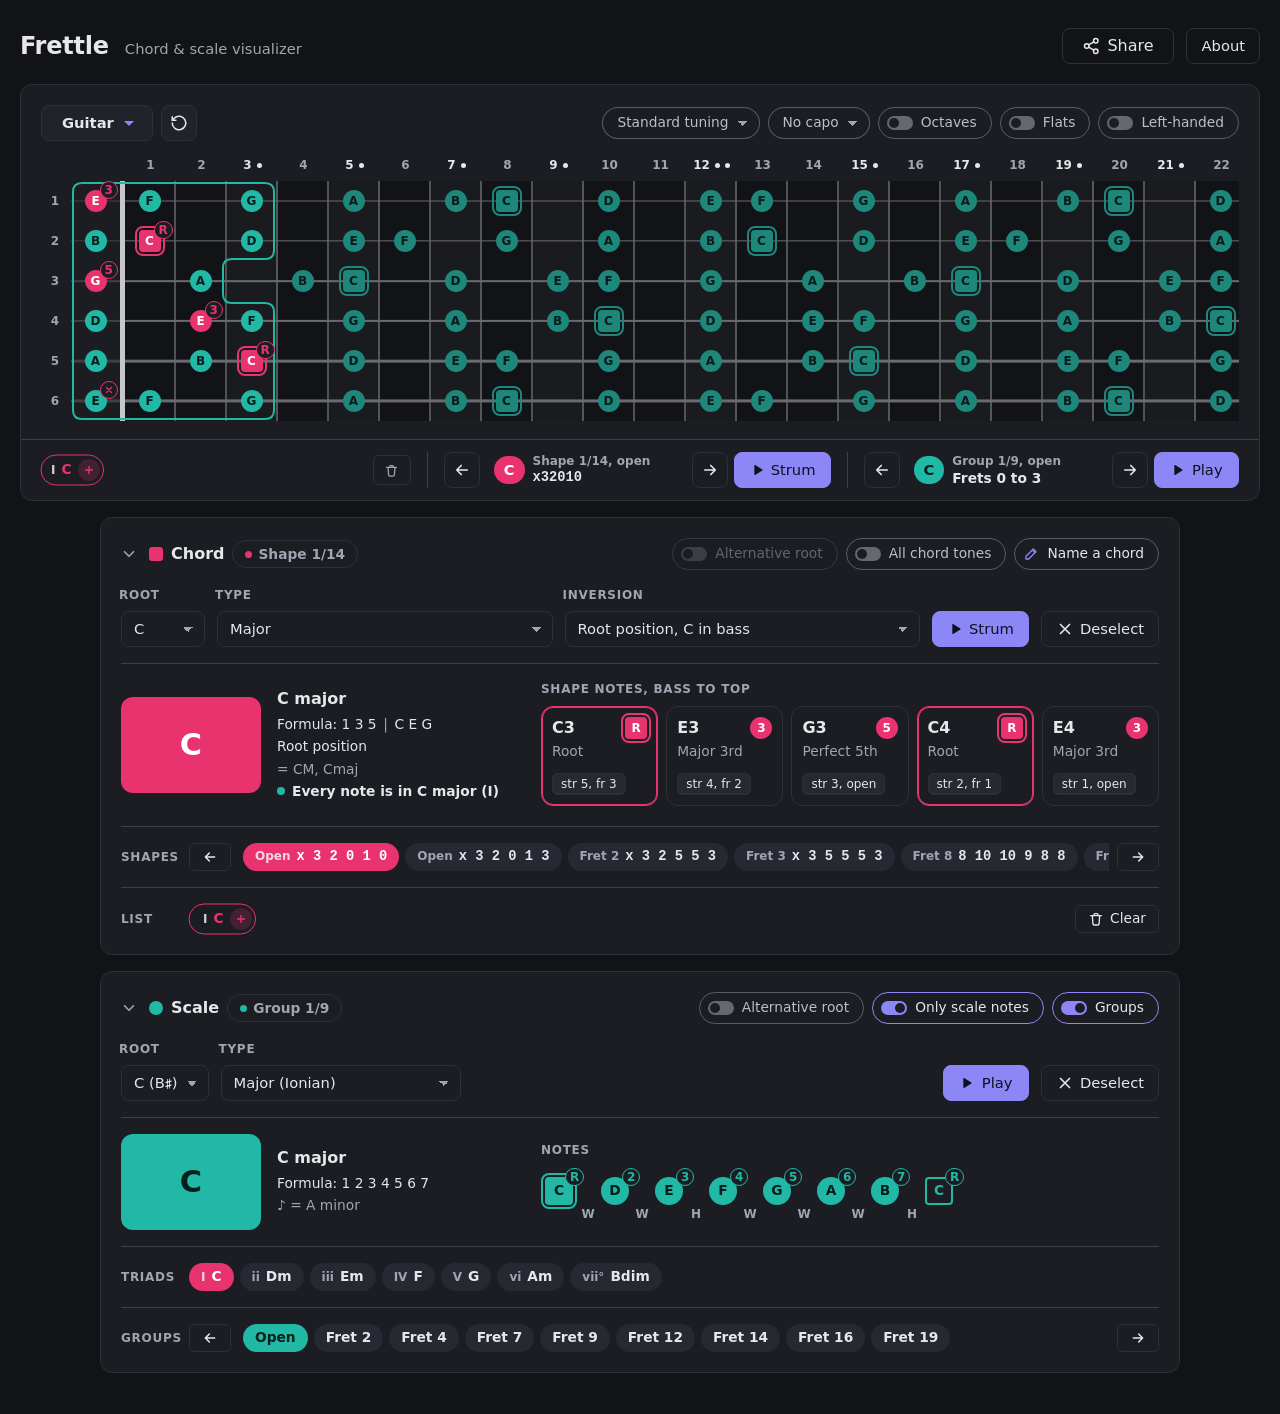
==== index.html @ c599a4b1 "deploy: 37a484e1093cc4c782a15781c2d47dc4d54b46b0" ====
<!doctype html>
<html lang="en">
<head>
  <meta charset="utf-8">
  <meta name="viewport" content="width=device-width, initial-scale=1, viewport-fit=cover">
  <title>Frettle: Chord &amp; Scale Visualizer for Guitar, Bass, Ukulele, Banjo &amp; Piano</title>
  <meta name="description" content="Free chord and scale visualizer for guitar, bass, ukulele, mandolin, mandola, banjo and piano. See every note on the neck or the keys, chord shapes in any key, scales, alternate tunings, a capo, and hear each note.">
  <meta name="robots" content="index, follow">
  <link rel="canonical" href="https://frettle.gruvw.com/">
  <meta name="color-scheme" content="dark">
  <meta name="theme-color" content="#121317">

  <!-- Link previews (Facebook, Slack, Discord, X…) -->
  <meta property="og:type" content="website">
  <meta property="og:site_name" content="Frettle">
  <meta property="og:url" content="https://frettle.gruvw.com/">
  <meta property="og:title" content="Frettle: Chord &amp; Scale Visualizer for Guitar, Bass, Ukulele, Banjo &amp; Piano">
  <meta property="og:description" content="Free chord and scale visualizer for guitar, bass, ukulele, mandolin, mandola, banjo and piano. See every note on the neck or the keys, chord shapes in any key, scales, alternate tunings, a capo, and hear each note.">
  <!-- The app icon as the preview picture, as a small thumbnail beside the
       title: 256px, under the 300px wide from which WhatsApp shows it as a
       big picture above it, at least the 200px Facebook asks for -->
  <meta property="og:image" content="https://frettle.gruvw.com/icon-256.png">
  <meta property="og:image:type" content="image/png">
  <meta property="og:image:width" content="256">
  <meta property="og:image:height" content="256">
  <meta property="og:image:alt" content="Frettle icon: a pink note on three strings">
  <meta name="twitter:card" content="summary">
  <meta name="twitter:title" content="Frettle: Chord &amp; Scale Visualizer">
  <meta name="twitter:description" content="Free chord and scale visualizer for guitar, bass, ukulele, mandolin, mandola, banjo and piano. See every note on the neck or the keys, chord shapes in any key, scales, alternate tunings, a capo, and hear each note.">
  <meta name="twitter:image" content="https://frettle.gruvw.com/icon-256.png">
  <meta name="twitter:image:alt" content="Frettle icon: a pink note on three strings">

  <!-- Icons: the SVG where the browser takes one (Chrome, Firefox, Edge),
       else the .ico (16 to 96px inside, also for search engines: Google wants
       a square of 48px or more). sizes="32x32" keeps Chrome on the SVG. -->
  <link rel="icon" href="favicon.ico" sizes="32x32">
  <link rel="icon" type="image/svg+xml" href="favicon.svg">
  <link rel="preload" href="accidentals.woff2" as="font" type="font/woff2" crossorigin>
  <link rel="stylesheet" href="styles.css">

  <!-- Installable app (home screen, full screen, works offline) -->
  <link rel="manifest" href="manifest.json">
  <link rel="apple-touch-icon" href="icon-192.png">
  <meta name="mobile-web-app-capable" content="yes">
  <meta name="apple-mobile-web-app-capable" content="yes">
  <meta name="apple-mobile-web-app-title" content="Frettle">
  <meta name="apple-mobile-web-app-status-bar-style" content="black">

  <!-- Tells search engines what this page is (free music web app) -->
  <script type="application/ld+json">
  {
    "@context": "https://schema.org",
    "@type": "WebApplication",
    "name": "Frettle",
    "alternateName": "Frettle Chord & Scale Visualizer",
    "description": "Free chord and scale visualizer for guitar, bass, ukulele, mandolin, mandola, banjo and piano. See every note on the neck or the keys, chord shapes in any key, scales, alternate tunings, a capo, and hear each note.",
    "applicationCategory": "MusicApplication",
    "operatingSystem": "Any",
    "browserRequirements": "Requires JavaScript",
    "isAccessibleForFree": true,
    "sameAs": "https://github.com/gruvw/frettle",
    "offers": { "@type": "Offer", "price": "0", "priceCurrency": "USD" },
    "featureList": [
      "Every note on the fretboard, open strings included",
      "Chord shapes with intervals for any root and chord type",
      "Name a chord from notes placed on the neck",
      "Scales with their notes, steps and triads",
      "Capo, octave map, left-handed mode and click-to-hear notes",
      "6 and 7-string guitar, 4 and 5-string bass, ukulele (high or low G), baritone ukulele, mandolin, mandola, 5-string banjo, 88-key piano and 97-key uniso",
      "Alternate tunings: Drop D, DADGAD, open G and more"
    ]
  }
  </script>
</head>
<body>
  <!-- Mobile first: on phones the neck is vertical and the controls live in a
       dock at the bottom (tabs open a sheet). On wide screens the neck is
       horizontal and the panels sit below it. -->
  <!-- Suggests installing the app, once it has been used a while (script.js: setupInstallTip) -->
  <aside id="installTip" class="install-tip" aria-label="Install Frettle" hidden>
    <span class="install-icon"><img src="icon-192.png" alt="" width="44" height="44"></span>
    <p class="install-text" id="installText"><strong>Frettle works better as an app</strong><span>Full screen, and it works offline.</span></p>
    <div class="install-actions">
      <button type="button" id="installLater" class="btn small">Not now</button>
      <button type="button" id="installNow" class="btn small primary">Install</button>
    </div>
  </aside>
  <header class="top">
    <h1>Frettle <span class="h1-sub">Chord &amp; scale visualizer</span></h1>
    <button type="button" id="shareOpen" class="btn icon share-btn" title="Share a link to what is shown" aria-label="Share" aria-haspopup="dialog"><svg class="ico" viewBox="0 0 24 24" aria-hidden="true" fill="none" stroke="currentColor" stroke-width="2" stroke-linecap="round" stroke-linejoin="round"><g transform="translate(-1 0)"><circle cx="18" cy="5" r="3"/><circle cx="6" cy="12" r="3"/><circle cx="18" cy="19" r="3"/><path d="M8.6 13.5l6.8 4M15.4 6.5l-6.8 4"/></g></svg><span class="btn-label">Share</span></button>
    <button type="button" id="aboutOpen" class="btn about-btn" aria-haspopup="dialog"><span class="tx">About</span></button>
    <!-- Phones: the instrument menu sits here, centred above the neck -->
    <div id="instNarrowSlot" class="inst-slot"></div>
  </header>

  <section class="panel neck-panel" aria-label="Fretboard">
    <div class="panel-head neck-head">
      <!-- Wide screens: the neck's title is the instrument menu (script.js
           moves it to the header on phones) -->
      <h2 id="instWideSlot" class="neck-title">
        <button type="button" id="instrumentPicker" class="inst-btn" aria-haspopup="dialog" title="Change instrument"></button>
        <!-- Reset: beside the instrument menu (script.js moves both; on
             phones it sits on the left, the menu centred) -->
        <button type="button" id="resetAll" class="btn icon reset-btn" aria-haspopup="dialog" aria-label="Reset"
                title="Reset: no chord, no scale, no capo"><svg class="ico" viewBox="0 0 24 24" aria-hidden="true" fill="none" stroke="currentColor" stroke-width="2" stroke-linecap="round" stroke-linejoin="round"><path d="M3 12a9 9 0 1 0 2.64-6.36L3 8.3"/><path d="M3 3.5v4.8h4.8"/></svg></button>
      </h2>
      <!-- Neck settings: here on wide screens, in the "Setup" tab of the dock
           on phones (script.js moves them). They start here, so the page is
           in place before the script runs: on phones this header is hidden. -->
      <div id="settingsWideSlot" class="settings-slot">
        <div id="settings" class="settings">
          <button type="button" id="tuningSelect" class="select-btn pill-select" aria-haspopup="dialog" aria-label="Tuning"
                  title="How the strings are tuned"></button>
          <button type="button" id="capoSelect" class="select-btn pill-select" aria-haspopup="dialog" aria-label="Capo position"
                  title="Fret where the capo sits. Frets are then counted from the capo."></button>
          <button type="button" id="tglOctaves" class="pill-toggle" aria-pressed="false"
                  title="Shade every other octave and show each octave's number (C4 = middle C)">
            <span class="pill-dot" aria-hidden="true"></span><span class="pill-label">Octaves</span>
          </button>
          <button type="button" id="tglFlats" class="pill-toggle" aria-pressed="false"
                  title="Use flats when either name would do (D♭, not C♯): the notes shown when no scale or chord decides, and a root that makes as easy a key both ways (G♭ major, not F♯)">
            <span class="pill-dot" aria-hidden="true"></span><span class="pill-label">Flats</span>
          </button>
          <button type="button" id="tglLefty" class="pill-toggle" aria-pressed="false"
                  title="Mirror the neck for left-handed players">
            <span class="pill-dot" aria-hidden="true"></span><span class="pill-label">Left-handed</span>
          </button>
        </div>
      </div>
    </div>
    <div class="neck-scroll">
      <div id="neck" class="neck" role="grid" aria-label="Fretboard notes"></div>
    </div>
    <!-- Wide screens: the quick bar, along the bottom of the neck: the chord
         list, the chord's shapes and the scale's groups, without scrolling
         down to their panels. script.js moves the phone dock's chord list and
         shape bar here, and adds the groups' own bar. -->
    <div id="quickBar" class="quick-bar" hidden>
      <div id="quickInner" class="quick-inner">
        <div id="quickGroupBar" class="dock-shape groups" hidden>
          <button type="button" id="quickGroupPrev" class="btn icon" aria-label="Previous group" title="Previous group"><svg class="ico" viewBox="0 0 24 24" aria-hidden="true" fill="none" stroke="currentColor" stroke-width="2.2" stroke-linecap="round" stroke-linejoin="round"><path d="M19 12H5M11 6l-6 6 6 6"/></svg></button>
          <button type="button" id="quickGroupInfo" class="dock-shape-info" aria-label="Show the scale panel" title="Show the scale panel">
            <span id="quickGroupSymbol" class="dock-symbol"></span>
            <span id="quickGroupTab" class="dock-tab mono"></span>
          </button>
          <button type="button" id="quickGroupNext" class="btn icon" aria-label="Next group" title="Next group"><svg class="ico" viewBox="0 0 24 24" aria-hidden="true" fill="none" stroke="currentColor" stroke-width="2.2" stroke-linecap="round" stroke-linejoin="round"><path d="M5 12h14M13 6l6 6-6 6"/></svg></button>
          <button type="button" id="quickGroupPlay" class="btn primary" aria-label="Play the group" title="Play the group"><svg class="ico" viewBox="0 0 24 24" aria-hidden="true" fill="currentColor"><path d="M8 5.2v13.6a.8.8 0 0 0 1.2.7l10.8-6.8a.8.8 0 0 0 0-1.4L9.2 4.5A.8.8 0 0 0 8 5.2z"/></svg><span class="strum-label">Play</span></button>
        </div>
      </div>
    </div>
  </section>

  <div id="dock" class="dock">
    <div id="sheet" class="sheet">
      <button type="button" id="sheetClose" class="sheet-close" aria-label="Close panel">
        <span aria-hidden="true"></span>
      </button>
      <!-- The panels scroll under the handle, so the scrollbar stays clear
           of the sheet's rounded corners -->
      <div id="sheetBody" class="sheet-body">

        <section class="panel" id="panelChord" data-tab="chord" aria-label="Chord">
          <div class="panel-head">
            <h2 class="theory-title"><button type="button" class="panel-fold wide-only" aria-expanded="true" aria-controls="panelChord"><svg class="ico" viewBox="0 0 24 24" aria-hidden="true" fill="none" stroke="currentColor" stroke-width="2.2" stroke-linecap="round" stroke-linejoin="round"><path d="M6 9l6 6 6-6"/></svg></button><i class="swatch swatch-chord" aria-hidden="true"></i><span class="tx">Chord</span><span class="fold-value" hidden></span></h2>
            <span id="shapeCount" class="status chord-count" hidden></span>
            <!-- The panel's switches: at the end of its title row on wide
                 screens, under the menus on phones (script.js moves them).
                 They start here: on phones the panel is closed at first. -->
            <div class="switch-row">
              <button type="button" id="tglChordAlt" class="pill-toggle" aria-pressed="false"
                      title="Write the chord's root with its other name (C♯ for D♭)">
                <span class="pill-dot" aria-hidden="true"></span><span class="pill-label">Alternative root</span>
              </button>
              <button type="button" id="tglAllTones" class="pill-toggle" aria-pressed="false"
                      title="Also mark every other place the chord's notes appear">
                <span class="pill-dot" aria-hidden="true"></span><span class="pill-label">All chord tones</span>
              </button>
              <button type="button" id="namerOpen" class="pill-toggle namer-open"
                      title="Place notes and see which chord they make">
                <svg class="ico" viewBox="0 0 24 24" aria-hidden="true" fill="none" stroke="currentColor" stroke-width="2" stroke-linecap="round" stroke-linejoin="round"><path d="M4.5 19.5h4l11-11-4-4-11 11v4z"/><path d="M14 6l4 4"/></svg><span class="pill-label">Name a chord</span>
              </button>
            </div>
          </div>

          <div class="bar chord-bar">
            <div class="field root">
              <span>Root</span>
              <button type="button" id="chordRoot" class="select-btn" aria-haspopup="dialog" aria-label="Chord root"></button>
            </div>
            <div class="field grow">
              <span>Type</span>
              <button type="button" id="chordType" class="select-btn" aria-haspopup="dialog" aria-label="Chord type"></button>
            </div>
            <div class="field grow inversion">
              <span>Inversion</span>
              <button type="button" id="chordInversion" class="select-btn" aria-haspopup="dialog" aria-label="Chord inversion"></button>
            </div>
            <button type="button" id="chordStrum" class="btn primary wide-only" title="Strum the shape (Space)"><svg class="ico" viewBox="0 0 24 24" aria-hidden="true" fill="currentColor"><path d="M8 5.2v13.6a.8.8 0 0 0 1.2.7l10.8-6.8a.8.8 0 0 0 0-1.4L9.2 4.5A.8.8 0 0 0 8 5.2z"/></svg><span class="tx">Strum</span></button>
            <button type="button" id="chordClear" class="btn deselect" title="Deselect the chord" aria-label="Deselect the chord"><svg class="ico" viewBox="0 0 24 24" aria-hidden="true" fill="none" stroke="currentColor" stroke-width="2.2" stroke-linecap="round" stroke-linejoin="round"><path d="M6 6l12 12M18 6L6 18"/></svg><span class="btn-label">Deselect</span></button>
          </div>

          <div id="chordBody" class="np-body" aria-live="polite">
            <div class="np-head">
              <div id="chordSymbol" class="np-symbol"></div>
              <div class="np-desc">
                <div id="chordName" class="np-title"></div>
                <div id="chordMeta" class="np-meta"></div>
                <div id="chordPosition" class="np-meta"></div>
                <div id="chordShapeNote" class="np-meta narrow-only"></div>
                <div id="chordAlt" class="np-alt"></div>
                <div id="chordCapo" class="np-meta np-capo" hidden></div>
                <div id="chordKey" class="np-key" hidden></div>
              </div>
            </div>
            <div class="np-tones">
              <span id="tonesLabel" class="label">Shape notes, bass to top</span>
              <ol id="chordTones" class="np-notes"></ol>
              <p id="chordMissing" class="np-missing" hidden></p>
            </div>
          </div>

          <div class="line shapes-line">
            <span class="label">Shapes</span>
            <button type="button" id="shapePrev" class="btn small" title="Previous shape (←)" aria-label="Previous shape"><svg class="ico" viewBox="0 0 24 24" aria-hidden="true" fill="none" stroke="currentColor" stroke-width="2.2" stroke-linecap="round" stroke-linejoin="round"><path d="M19 12H5M11 6l-6 6 6 6"/></svg></button>
            <ol id="shapeList" class="chip-list" aria-label="Chord shapes"></ol>
            <button type="button" id="shapeNext" class="btn small" title="Next shape (→)" aria-label="Next shape"><svg class="ico" viewBox="0 0 24 24" aria-hidden="true" fill="none" stroke="currentColor" stroke-width="2.2" stroke-linecap="round" stroke-linejoin="round"><path d="M5 12h14M13 6l6 6-6 6"/></svg></button>
          </div>
          <div id="recentLine" class="line recent-line" hidden>
            <span class="label">List</span>
            <div class="recent-scroll"><ol id="recentList" class="recent-chips" aria-label="Chord list"></ol></div>
            <button type="button" id="recentClear" class="btn small recent-clear-wide" title="Clear all chords"><svg class="ico" viewBox="0 0 24 24" aria-hidden="true" fill="none" stroke="currentColor" stroke-width="2" stroke-linecap="round" stroke-linejoin="round"><path d="M4 7h16M9 7V5.5A1.5 1.5 0 0 1 10.5 4h3A1.5 1.5 0 0 1 15 5.5V7M6.5 7l.8 11.6A2.5 2.5 0 0 0 9.8 21h4.4a2.5 2.5 0 0 0 2.5-2.4L17.5 7"/></svg><span class="tx">Clear</span></button>
          </div>
        </section>

        <section class="panel" id="panelScale" data-tab="scale" aria-label="Scale">
          <div class="panel-head">
            <h2 class="theory-title"><button type="button" class="panel-fold wide-only" aria-expanded="true" aria-controls="panelScale"><svg class="ico" viewBox="0 0 24 24" aria-hidden="true" fill="none" stroke="currentColor" stroke-width="2.2" stroke-linecap="round" stroke-linejoin="round"><path d="M6 9l6 6 6-6"/></svg></button><i class="swatch swatch-scale" aria-hidden="true"></i><span class="tx">Scale</span><span class="fold-value" hidden></span></h2>
            <span id="groupCount" class="status group-count" hidden></span>
            <div class="switch-row">
              <button type="button" id="tglScaleAlt" class="pill-toggle" aria-pressed="false"
                      title="Write the scale's root with its other name (C♯ for D♭)">
                <span class="pill-dot" aria-hidden="true"></span><span class="pill-label">Alternative root</span>
              </button>
              <button type="button" id="tglScaleOnly" class="pill-toggle" aria-pressed="false"
                      title="Hide the notes that are not in the scale">
                <span class="pill-dot" aria-hidden="true"></span><span class="pill-label">Only scale notes</span>
              </button>
              <button type="button" id="tglScaleGroups" class="pill-toggle" aria-pressed="false"
                      title="Outline the scale in hand-sized groups, a few notes per string, and step from one to the next">
                <span class="pill-dot" aria-hidden="true"></span><span class="pill-label">Groups</span>
              </button>
            </div>
          </div>
          <div class="bar scale-bar">
            <div class="field root">
              <span>Root</span>
              <button type="button" id="scaleRoot" class="select-btn" aria-haspopup="dialog" aria-label="Scale root"></button>
            </div>
            <div class="field scale-type">
              <span>Type</span>
              <button type="button" id="scaleType" class="select-btn" aria-haspopup="dialog" aria-label="Scale type"></button>
            </div>
            <button type="button" id="scalePlay" class="btn primary scale-play" title="Play the scale, low to high" aria-label="Play the scale"><svg class="ico" viewBox="0 0 24 24" aria-hidden="true" fill="currentColor"><path d="M8 5.2v13.6a.8.8 0 0 0 1.2.7l10.8-6.8a.8.8 0 0 0 0-1.4L9.2 4.5A.8.8 0 0 0 8 5.2z"/></svg><span class="btn-label"><span class="swap"><span>Play</span><span class="off">Stop</span></span></span></button>
            <button type="button" id="scaleClear" class="btn deselect push-right" title="Deselect the scale" aria-label="Deselect the scale"><svg class="ico" viewBox="0 0 24 24" aria-hidden="true" fill="none" stroke="currentColor" stroke-width="2.2" stroke-linecap="round" stroke-linejoin="round"><path d="M6 6l12 12M18 6L6 18"/></svg><span class="btn-label">Deselect</span></button>
          </div>
          <div id="scaleBody" class="np-body scale-body" aria-live="polite">
            <div class="np-head">
              <div id="scaleSymbol" class="np-symbol"></div>
              <div class="np-desc">
                <div id="scaleName" class="np-title"></div>
                <div id="scaleMeta" class="np-meta"></div>
                <div id="scaleAlt" class="np-alt"></div>
              </div>
            </div>
            <div class="np-tones notes-line">
              <span class="label">Notes</span>
              <ol id="scaleNotes" class="scale-chain" aria-label="Scale notes and steps"></ol>
            </div>
          </div>
          <div class="line triads-line">
            <span class="label">Triads</span>
            <div id="scaleTriads" class="chip-wrap"></div>
          </div>
          <div id="groupLine" class="line group-line" hidden>
            <span class="label">Groups</span>
            <button type="button" id="groupPrev" class="btn small" title="Previous group" aria-label="Previous group"><svg class="ico" viewBox="0 0 24 24" aria-hidden="true" fill="none" stroke="currentColor" stroke-width="2.2" stroke-linecap="round" stroke-linejoin="round"><path d="M19 12H5M11 6l-6 6 6 6"/></svg></button>
            <ol id="groupList" class="chip-list" aria-label="Scale groups, from the nut up the neck"></ol>
            <button type="button" id="groupNext" class="btn small" title="Next group" aria-label="Next group"><svg class="ico" viewBox="0 0 24 24" aria-hidden="true" fill="none" stroke="currentColor" stroke-width="2.2" stroke-linecap="round" stroke-linejoin="round"><path d="M5 12h14M13 6l6 6-6 6"/></svg></button>
          </div>
        </section>

        <section class="panel narrow-only" id="panelNeck" data-tab="neck" aria-label="Setup">
          <div class="panel-head">
            <h2>Setup</h2>
          </div>
          <div id="settingsNarrowSlot" class="settings-slot"></div>
        </section>
      </div>
    </div>

    <!-- Phones only: always-visible shape controls and the tab bar -->
    <div class="dock-bar narrow-only">
      <!-- The chord list (built with the + on a recent chord), then the last few chords used: one tap to switch -->
      <div id="dockRecent" class="dock-recent" hidden>
        <div class="recent-scroll"><ol id="dockRecentList" class="recent-chips" aria-label="Chord list"></ol><span class="scroll-hint" aria-hidden="true"><i></i></span></div>
        <button type="button" id="dockRecentClear" class="recent-clear" aria-label="Clear all chords" title="Clear all chords"><svg class="ico" viewBox="0 0 24 24" aria-hidden="true" fill="none" stroke="currentColor" stroke-width="2" stroke-linecap="round" stroke-linejoin="round"><path d="M4 7h16M9 7V5.5A1.5 1.5 0 0 1 10.5 4h3A1.5 1.5 0 0 1 15 5.5V7M6.5 7l.8 11.6A2.5 2.5 0 0 0 9.8 21h4.4a2.5 2.5 0 0 0 2.5-2.4L17.5 7"/></svg></button>
      </div>
      <div id="dockShapeBar" class="dock-shape">
        <button type="button" id="dockPrev" class="btn icon" aria-label="Previous shape"><svg class="ico" viewBox="0 0 24 24" aria-hidden="true" fill="none" stroke="currentColor" stroke-width="2.2" stroke-linecap="round" stroke-linejoin="round"><path d="M19 12H5M11 6l-6 6 6 6"/></svg></button>
        <button type="button" id="dockShape" class="dock-shape-info" aria-label="Open the chord panel">
          <span id="dockSymbol" class="dock-symbol"></span>
          <span id="dockTab" class="dock-tab mono"></span>
        </button>
        <button type="button" id="dockNext" class="btn icon" aria-label="Next shape"><svg class="ico" viewBox="0 0 24 24" aria-hidden="true" fill="none" stroke="currentColor" stroke-width="2.2" stroke-linecap="round" stroke-linejoin="round"><path d="M5 12h14M13 6l6 6-6 6"/></svg></button>
        <button type="button" id="dockStrum" class="btn primary" aria-label="Strum"><svg class="ico" viewBox="0 0 24 24" aria-hidden="true" fill="currentColor"><path d="M8 5.2v13.6a.8.8 0 0 0 1.2.7l10.8-6.8a.8.8 0 0 0 0-1.4L9.2 4.5A.8.8 0 0 0 8 5.2z"/></svg><span class="strum-label">Strum</span></button>
      </div>
      <!-- Name a chord (script.js): while it is on, this takes the place of
           the chord list, the shape bar and the tabs, at the same heights
           (phones); on wide screens it is moved under the neck, in place of
           the quick bar -->
      <div id="namer" class="namer" role="group" aria-label="Name a chord" tabindex="-1" hidden>
        <div class="namer-head">
          <span class="namer-title"><svg class="ico" viewBox="0 0 24 24" aria-hidden="true" fill="none" stroke="currentColor" stroke-width="2" stroke-linecap="round" stroke-linejoin="round"><path d="M4.5 19.5h4l11-11-4-4-11 11v4z"/><path d="M14 6l4 4"/></svg><span class="tx">Name a chord</span></span>
          <button type="button" id="namerMute" class="btn small namer-mute" aria-pressed="false" aria-label="Mute the notes placed"
                  title="Mute the notes placed (Play still sounds)"><svg class="ico sound-on" viewBox="0 0 24 24" aria-hidden="true" fill="none" stroke="currentColor" stroke-width="2" stroke-linecap="round" stroke-linejoin="round"><path d="M4 9.5h3.5L12 5.5v13l-4.5-4H4z"/><path d="M15.5 9a4.5 4.5 0 0 1 0 6M18.5 6.5a8 8 0 0 1 0 11"/></svg><svg class="ico sound-off" viewBox="0 0 24 24" aria-hidden="true" fill="none" stroke="currentColor" stroke-width="2" stroke-linecap="round" stroke-linejoin="round"><path d="M4 9.5h3.5L12 5.5v13l-4.5-4H4z"/><path d="M16 9.5l5 5M21 9.5l-5 5"/></svg><span class="tx">Mute taps</span></button>
          <button type="button" id="namerDown" class="btn small namer-move" aria-label="Move the notes one fret toward the body"
                  title="Move the notes one fret toward the body"><svg class="ico" viewBox="0 0 24 24" aria-hidden="true" fill="none" stroke="currentColor" stroke-width="2" stroke-linecap="round" stroke-linejoin="round"><path d="M12 5v14M6 13l6 6 6-6"/></svg></button>
          <button type="button" id="namerUp" class="btn small namer-move" aria-label="Move the notes one fret toward the nut"
                  title="Move the notes one fret toward the nut"><svg class="ico" viewBox="0 0 24 24" aria-hidden="true" fill="none" stroke="currentColor" stroke-width="2" stroke-linecap="round" stroke-linejoin="round"><path d="M12 19V5M6 11l6-6 6 6"/></svg></button>
          <button type="button" id="namerAlt" class="btn small namer-mute" aria-pressed="false" aria-label="Alternative root"
                  title="Write the root with its other name (C♯ for D♭)"><svg class="ico" viewBox="0 0 24 24" aria-hidden="true" fill="none" stroke="currentColor" stroke-width="2" stroke-linecap="round" stroke-linejoin="round"><path d="M4 8h13M14 5l3 3-3 3M20 16H7M10 13l-3 3 3 3"/></svg><span class="tx">Alternative root</span></button>
          <button type="button" id="namerClear" class="btn small" title="Lift every note"><span class="tx">Clear</span></button>
        </div>
        <p id="namerCaption" class="namer-caption" aria-live="polite"></p>
        <div class="namer-result">
          <button type="button" id="namerPrev" class="btn icon namer-step" aria-label="Previous name for these notes" title="Previous name for these notes (←)"><svg class="ico" viewBox="0 0 24 24" aria-hidden="true" fill="none" stroke="currentColor" stroke-width="2.2" stroke-linecap="round" stroke-linejoin="round"><path d="M15 6l-6 6 6 6"/></svg></button>
          <span class="namer-name">
            <span id="namerSymbol" class="dock-symbol"></span>
            <span id="namerText" class="dock-tab" aria-live="polite"></span>
          </span>
          <button type="button" id="namerNext" class="btn icon namer-step" aria-label="Next name for these notes" title="Next name for these notes (→)"><svg class="ico" viewBox="0 0 24 24" aria-hidden="true" fill="none" stroke="currentColor" stroke-width="2.2" stroke-linecap="round" stroke-linejoin="round"><path d="M9 6l6 6-6 6"/></svg></button>
          <button type="button" id="namerPlay" class="btn primary" aria-label="Play the notes" title="Play the notes (Space)"><svg class="ico" viewBox="0 0 24 24" aria-hidden="true" fill="currentColor"><path d="M8 5.2v13.6a.8.8 0 0 0 1.2.7l10.8-6.8a.8.8 0 0 0 0-1.4L9.2 4.5A.8.8 0 0 0 8 5.2z"/></svg><span class="strum-label">Play</span></button>
        </div>
        <div class="namer-actions">
          <button type="button" id="namerCancel" class="btn" title="Leave without changing the chord (Escape)"><span class="tx">Cancel</span></button>
          <button type="button" id="namerSelect" class="btn primary" title="Select this chord with this shape"><span class="tx">Select</span></button>
        </div>
      </div>
      <nav class="tabs" aria-label="Panels">
        <button type="button" class="tab" data-tab="chord" aria-pressed="false">
          <span class="tab-label"><i class="swatch swatch-chord" aria-hidden="true"></i><span class="tx">Chord</span></span>
          <span id="tabChordValue" class="tab-value"></span>
        </button>
        <button type="button" class="tab" data-tab="scale" aria-pressed="false">
          <span class="tab-label"><i class="swatch swatch-scale" aria-hidden="true"></i><span class="tx">Scale</span></span>
          <span id="tabScaleValue" class="tab-value"></span>
        </button>
        <button type="button" class="tab" data-tab="neck" aria-pressed="false">
          <span class="tab-label"><span class="tx">Setup</span></span>
          <span id="tabNeckValue" class="tab-value"></span>
        </button>
      </nav>
    </div>
  </div>

  <!-- Picker popup for every menu: roots, chord and scale types, inversion, capo -->
  <!-- About: one line on the app and the link to its code -->
  <dialog id="about" class="picker about" aria-labelledby="aboutTitle">
    <div class="picker-head">
      <h2 id="aboutTitle">About</h2>
      <button type="button" id="aboutClose" class="btn icon" aria-label="Close">
        <svg class="ico" viewBox="0 0 24 24" aria-hidden="true" fill="none" stroke="currentColor" stroke-width="2.2" stroke-linecap="round" stroke-linejoin="round"><path d="M6 6l12 12M18 6L6 18"/></svg>
      </button>
    </div>
    <div class="picker-body about-body">
      <p>Frettle is a free, open source app that shows every note, chord shape and scale on the neck of a guitar, bass, ukulele, mandolin, mandola or banjo, and on the keys of a piano or a uniso.
        It has no ads and works offline.</p>
      <p>Pick a chord to see all the ways to play it up the neck, with the root and intervals marked and barres drawn in.
        Pick a scale to see it across the whole fretboard, in hand-sized groups to step through, and see the chords that fit it.
        Tap any note to hear it, or place notes on the neck to name the chord they make.</p>
      <p>It covers 6 and 7-string guitar, 4 and 5-string bass, ukulele (high or low G), baritone ukulele, mandolin, mandola
        and 5-string banjo, in standard tuning, Drop D, DADGAD, open G, double C and other alternate tunings, or custom ones saved by name, with or without a capo,
        as well as the 88 keys of a piano and the 97 keys of a uniso.</p>
    </div>
    <div class="about-links">
      <a class="btn about-link" href="https://github.com/gruvw/frettle" target="_blank" rel="noopener"><span class="tx">Source code on GitHub</span></a>
      <a class="btn about-link support" href="https://ko-fi.com/gruvw" target="_blank" rel="noopener"><svg class="ico heart" viewBox="0 0 24 24" aria-hidden="true" fill="none" stroke="currentColor" stroke-width="2.2" stroke-linejoin="round"><path d="M12 20.5s-7.5-4.6-7.5-10.2A4.3 4.3 0 0 1 12 7.6a4.3 4.3 0 0 1 7.5 2.7c0 5.6-7.5 10.2-7.5 10.2z"/></svg><span class="tx">Support Frettle</span></a>
    </div>
  </dialog>

  <dialog id="share" class="picker share" aria-labelledby="shareTitle">
    <div class="picker-head">
      <h2 id="shareTitle">Share</h2>
      <button type="button" id="shareClose" class="btn icon" aria-label="Close">
        <svg class="ico" viewBox="0 0 24 24" aria-hidden="true" fill="none" stroke="currentColor" stroke-width="2.2" stroke-linecap="round" stroke-linejoin="round"><path d="M6 6l12 12M18 6L6 18"/></svg>
      </button>
    </div>
    <div class="picker-body lk-body">
      <button type="button" id="shareNeck" class="lk-row neck" aria-pressed="false">
        <span class="pill-dot" aria-hidden="true"></span><span class="lk-icon" aria-hidden="true"></span>
        <span class="lk-what">Setup</span><span class="lk-tag"></span>
        <span class="lk-change"></span>
      </button>
      <button type="button" id="shareChord" class="lk-row chord" aria-pressed="false">
        <span class="pill-dot" aria-hidden="true"></span><span class="lk-icon" aria-hidden="true"></span>
        <span class="lk-what">Chord</span><span class="lk-tag"></span>
        <span class="lk-change"></span>
      </button>
      <button type="button" id="shareRecent" class="lk-row chord" aria-pressed="false">
        <span class="pill-dot" aria-hidden="true"></span><span class="lk-icon" aria-hidden="true"></span>
        <span class="lk-what">Chord list</span><span class="lk-tag"></span>
        <span class="lk-change"></span>
      </button>
      <button type="button" id="shareScale" class="lk-row scale" aria-pressed="false">
        <span class="pill-dot" aria-hidden="true"></span><span class="lk-icon" aria-hidden="true"></span>
        <span class="lk-what">Scale</span><span class="lk-tag"></span>
        <span class="lk-change"></span>
      </button>
    </div>
    <div class="about-links share-actions">
      <button type="button" id="shareCancel" class="btn"><span class="tx">Cancel</span></button>
      <button type="button" id="shareGo" class="btn primary"><span class="tx">Copy link</span></button>
    </div>
  </dialog>

  <dialog id="linkOpen" class="picker share" aria-labelledby="linkTitle">
    <div class="picker-head">
      <h2 id="linkTitle">Load link</h2>
      <button type="button" id="linkClose" class="btn icon" aria-label="Close">
        <svg class="ico" viewBox="0 0 24 24" aria-hidden="true" fill="none" stroke="currentColor" stroke-width="2.2" stroke-linecap="round" stroke-linejoin="round"><path d="M6 6l12 12M18 6L6 18"/></svg>
      </button>
    </div>
    <div class="picker-body lk-body">
      <button type="button" id="linkNeck" class="lk-row neck" aria-pressed="true">
        <span class="pill-dot" aria-hidden="true"></span><span class="lk-icon" aria-hidden="true"></span>
        <span class="lk-what">Setup</span><span class="lk-tag"></span>
        <span class="lk-change"></span>
      </button>
      <button type="button" id="linkChord" class="lk-row chord" aria-pressed="true">
        <span class="pill-dot" aria-hidden="true"></span><span class="lk-icon" aria-hidden="true"></span>
        <span class="lk-what">Chord</span><span class="lk-tag"></span>
        <span class="lk-change"></span>
      </button>
      <button type="button" id="linkList" class="lk-row chord" aria-pressed="true">
        <span class="pill-dot" aria-hidden="true"></span><span class="lk-icon" aria-hidden="true"></span>
        <span class="lk-what">Chord list</span><span class="lk-tag"></span>
        <span class="lk-change"></span>
      </button>
      <button type="button" id="linkScale" class="lk-row scale" aria-pressed="true">
        <span class="pill-dot" aria-hidden="true"></span><span class="lk-icon" aria-hidden="true"></span>
        <span class="lk-what">Scale</span><span class="lk-tag"></span>
        <span class="lk-change"></span>
      </button>
    </div>
    <div class="about-links share-actions">
      <button type="button" id="linkKeep" class="btn"><span class="tx">Cancel</span></button>
      <button type="button" id="linkLoad" class="btn primary" autofocus><span class="tx">Load</span></button>
    </div>
  </dialog>

  <dialog id="tuneEdit" class="picker share" aria-labelledby="tuneTitle">
    <div class="picker-head">
      <h2 id="tuneTitle">Tuning</h2>
      <button type="button" id="tuneClose" class="btn icon" aria-label="Close">
        <svg class="ico" viewBox="0 0 24 24" aria-hidden="true" fill="none" stroke="currentColor" stroke-width="2.2" stroke-linecap="round" stroke-linejoin="round"><path d="M6 6l12 12M18 6L6 18"/></svg>
      </button>
    </div>
    <div class="picker-body tune-body">
      <div class="tune-head">
        <span id="tuneName" class="tune-name" aria-live="polite"></span>
        <button type="button" id="tuneReset" class="btn tune-reset" title="Back to standard tuning"><span class="tx">Reset</span></button>
      </div>
      <ol id="tuneList" class="tune-list" aria-label="Strings"></ol>
    </div>
    <div id="tuneActions" class="about-links share-actions">
      <!-- Save: keep the tuning under a name, in the tuning menu (a bookmark on phones) -->
      <button type="button" id="tuneSave" class="btn icon tune-save" aria-label="Save" title="Save this tuning under a name"><svg class="ico" viewBox="0 0 24 24" aria-hidden="true" fill="none" stroke="currentColor" stroke-width="2" stroke-linecap="round" stroke-linejoin="round"><path d="M6.5 4h11a1 1 0 0 1 1 1v15.2l-6.5-4.4-6.5 4.4V5a1 1 0 0 1 1-1z"/></svg><span class="btn-label">Save</span></button>
      <button type="button" id="tuneCancel" class="btn"><span class="tx">Cancel</span></button>
      <button type="button" id="tuneDone" class="btn primary"><span class="tx">Select</span></button>
    </div>
    <!-- Its name, asked once Save is pressed (in place of the buttons above) -->
    <form id="tuneNaming" class="about-links tune-naming" hidden>
      <input type="text" id="tuneSaveName" class="text-input" maxlength="24" placeholder="Name" aria-label="Name of the tuning"
             autocomplete="off" autocapitalize="sentences" spellcheck="false" enterkeyhint="done">
      <div class="share-actions">
        <button type="button" id="tuneNameCancel" class="btn"><span class="tx">Cancel</span></button>
        <button type="submit" id="tuneNameSave" class="btn primary" disabled><span class="tx">Save</span></button>
      </div>
    </form>
  </dialog>

  <!-- Deleting a saved tuning: asked first (over the tuning menu) -->
  <dialog id="tuneDelete" class="picker share" aria-labelledby="tuneDeleteTitle">
    <div class="picker-head">
      <h2 id="tuneDeleteTitle">Delete tuning</h2>
      <button type="button" id="tuneDeleteClose" class="btn icon" aria-label="Close">
        <svg class="ico" viewBox="0 0 24 24" aria-hidden="true" fill="none" stroke="currentColor" stroke-width="2.2" stroke-linecap="round" stroke-linejoin="round"><path d="M6 6l12 12M18 6L6 18"/></svg>
      </button>
    </div>
    <div class="picker-body">
      <p class="delete-what"><span id="tuneDeleteName" class="delete-name"></span><span id="tuneDeleteNotes" class="delete-notes"></span></p>
    </div>
    <div class="about-links share-actions">
      <button type="button" id="tuneDeleteCancel" class="btn"><span class="tx">Cancel</span></button>
      <button type="button" id="tuneDeleteGo" class="btn danger"><span class="tx">Delete</span></button>
    </div>
  </dialog>

  <!-- Clearing the chords, when some are saved: asked first -->
  <dialog id="resetAsk" class="picker share" aria-labelledby="resetAskTitle">
    <div class="picker-head">
      <h2 id="resetAskTitle">Reset</h2>
      <button type="button" id="resetAskClose" class="btn icon" aria-label="Close">
        <svg class="ico" viewBox="0 0 24 24" aria-hidden="true" fill="none" stroke="currentColor" stroke-width="2.2" stroke-linecap="round" stroke-linejoin="round"><path d="M6 6l12 12M18 6L6 18"/></svg>
      </button>
    </div>
    <div class="picker-body">
      <div id="resetWhat" class="reset-what"></div>
    </div>
    <div class="about-links share-actions">
      <button type="button" id="resetAskCancel" class="btn"><span class="tx">Cancel</span></button>
      <button type="button" id="resetAskGo" class="btn danger"><span class="tx">Reset</span></button>
    </div>
  </dialog>

  <dialog id="listClear" class="picker share" aria-labelledby="listClearTitle">
    <div class="picker-head">
      <h2 id="listClearTitle">Clear chords</h2>
      <button type="button" id="listClearClose" class="btn icon" aria-label="Close">
        <svg class="ico" viewBox="0 0 24 24" aria-hidden="true" fill="none" stroke="currentColor" stroke-width="2.2" stroke-linecap="round" stroke-linejoin="round"><path d="M6 6l12 12M18 6L6 18"/></svg>
      </button>
    </div>
    <div class="picker-body">
      <div class="delete-what">
        <span id="listClearCount" class="delete-name"></span>
        <span id="listClearNames" class="delete-chips"></span>
        <span id="listClearRecentCount" class="delete-name"></span>
        <span id="listClearRecentNames" class="delete-chips"></span>
      </div>
    </div>
    <div class="about-links share-actions">
      <button type="button" id="listClearCancel" class="btn"><span class="tx">Cancel</span></button>
      <button type="button" id="listClearRecentGo" class="btn"><span class="tx">Clear recent</span></button>
      <button type="button" id="listClearGo" class="btn danger"><span class="tx">Clear all</span></button>
    </div>
  </dialog>

  <dialog id="picker" class="picker" aria-labelledby="pickerTitle">
    <div class="picker-head">
      <h2 id="pickerTitle"></h2>
      <button type="button" id="pickerClose" class="btn icon" aria-label="Close">
        <svg class="ico" viewBox="0 0 24 24" aria-hidden="true" fill="none" stroke="currentColor" stroke-width="2.2" stroke-linecap="round" stroke-linejoin="round"><path d="M6 6l12 12M18 6L6 18"/></svg>
      </button>
    </div>
    <div id="pickerBody" class="picker-body"></div>
  </dialog>

  <script src="script.js" defer></script>
  <span id="shareStatus" class="sr-only" role="status" aria-live="polite"></span>
  <script data-goatcounter="https://frettle.goatcounter.com/count" async src="https://gc.zgo.at/count.js"></script>
</body>
</html>
---- styles.css ----
/* ==========================================================================
   Frettle: design tokens
   Everything below is built from these values: one type scale, one spacing
   scale, three radii and a few control heights.

   Mobile first: the base styles are the phone layout (vertical neck, dock
   with tabs at the bottom). The "wide" media query at the end turns it into
   the desktop layout (horizontal neck, panels below it). The same query is
   used in script.js (WIDE_QUERY), keep them in sync.
   ========================================================================== */
/* The accidentals, ♯ ♭ 𝄪 𝄫, drawn for Frettle to sit with the system font
   (its weights 400 to 800, sized on its capitals), the same on every device:
   system fonts draw ♯ and ♭ from whatever font has them, and few have 𝄪 or
   𝄫. Only those four characters come from it (unicode-range). */
@font-face {
  font-family: "Frettle Accidentals";
  src: url("accidentals.woff2") format("woff2");
  font-weight: 100 1000;
  font-display: block;
  unicode-range: U+266D, U+266F, U+1D12A, U+1D12B;
}
:root {
  color-scheme: dark;

  /* Colour */
  --bg: #121317;
  --panel: #1b1d23;
  --text: #e6e7eb;
  --muted: #a0a6b1;
  --border: #2d3039;
  --divider: #3c404c;   /* lines between sections, brighter than outlines */
  --accent: #8c86f7;
  --accent-text: #11101f;
  --accent-soft: #26244a;
  --danger: #f07272;
  --ok: #5ccf8d;
  --warn: #f0b75a;
  --kbd-bg: #262932;
  --chord: #e8336f;
  --chord-text: #ffffff;
  --scale: #22b8a6;
  --scale-text: #03201c;
  --pk-white: #e4e5e9;
  --pk-black: #08080a;
  --pk-grey: #8f9198;

  /* Type scale */
  --font: "Frettle Accidentals", system-ui, -apple-system, "Segoe UI", Roboto, sans-serif;
  --mono: "Frettle Accidentals", ui-monospace, "SF Mono", Menlo, Consolas, monospace;
  --fs-tag: 0.625rem;    /* octave tags on the neck */
  --fs-xs: 0.75rem;      /* uppercase labels, ruler numbers, note pills and badges */
  --fs-sm: 0.86rem;      /* secondary text, chips, small buttons */
  --fs-md: 0.92rem;      /* body, buttons */
  --fs-lg: 1rem;         /* section titles, emphasised values */
  --fs-input: var(--fs-lg);   /* menus: 16px on phones so iOS does not zoom in */
  --fs-xl: 1.35rem;      /* app title */
  --fs-display: 1.6rem;  /* chord symbol */

  /* Spacing */
  --sp-1: 4px;
  --sp-2: 8px;
  --sp-3: 12px;
  --sp-4: 16px;
  --sp-5: 24px;
  --gutter: 10px;        /* page side margin */

  /* Shape */
  --r-sm: 6px;
  --r-md: 8px;
  --r-lg: 12px;
  --r-xl: 18px;
  --r-pill: 999px;
  --r-root: 4px;         /* a root's note: a rounded square, every other note a round pill */
  --control-h: 42px;     /* touch-sized on phones */
  --root-w: 84px;        /* the Root menus */
  --chip-h: 32px;
  --pill-h: 22px;
  --tab-h: 54px;
  --recent-h: 30px;      /* the dock's row of recent chords (phones): slim, a fixed height */         /* dock tabs (phones): a fixed height, see --dock-h */

  /* Neck geometry (vertical on phones) */
  --label-w: 28px;       /* fret numbers column */
  --row-h: 42px;         /* one fret: room for a root's ring inside a group outline */
  --ruler-row: 24px;     /* string numbers row */
  --cell-w: 51px;        /* a fret's least width, horizontal neck only (see fitScroll) */
  --open-w: 54px;
  --scroll-gap: 10px;    /* space between scrolling content and its scrollbar */
  --fret-wire: color-mix(in srgb, var(--pk-grey) 50%, transparent);
  --string: color-mix(in srgb, var(--pk-grey) 70%, var(--bg));   /* (solid: drawn over the fret wires, it hides them) */
  --nut: color-mix(in srgb, var(--pk-white) 85%, transparent);
  --inlay: color-mix(in srgb, var(--text) 4%, var(--bg));
  --octave-alt: color-mix(in srgb, var(--text) 8%, var(--bg));   /* every other octave */
  --hover: color-mix(in srgb, var(--accent) 16%, transparent);
}

/* ==========================================================================
   Base
   ========================================================================== */
* {
  box-sizing: border-box;
  /* Every scrollbar on the site: thin, a soft grey thumb, no track */
  scrollbar-width: thin;
  scrollbar-color: color-mix(in srgb, var(--muted) 60%, transparent) transparent;
}

html { -webkit-text-size-adjust: 100%; }
/* Phones (not the wide layout, see WIDE_QUERY): no page scrollbar, which
   would run down over the dock too. The page still scrolls as a whole, so
   the browser's bars can shrink away. */
@media (max-width: 899.98px) and (orientation: portrait), (max-width: 639.98px) {
  html { scrollbar-width: none; }
  html::-webkit-scrollbar { display: none; }
}

body {
  /* Height of the phone dock, worked out from its fixed rows rather than
     measured (measuring lagged behind and left a gap on some phones): top
     border and padding, the recent chords and the shape bar (each only when
     shown), the tabs, the bottom padding, and the phone's safe area, which
     the browser keeps up to date by itself. It holds as long as these rows
     are sized with the same variables: a new row or a fixed size in the dock
     must be added here. */
  --dock-shape-h: calc(var(--control-h) + var(--sp-1));
  --dock-recent-h: calc(var(--recent-h) + var(--sp-2));
  --dock-h: calc(1px + var(--sp-2) + var(--dock-recent-h) + var(--dock-shape-h) + var(--sp-1) + var(--tab-h) + var(--sp-2)
    + env(safe-area-inset-bottom, 0px));
  margin: 0;
  padding-bottom: calc(var(--dock-h) + var(--sp-3));   /* room for the dock */
  background: var(--bg);
  color: var(--text);
  font: var(--fs-md)/1.5 var(--font);
  -webkit-tap-highlight-color: transparent;
  /* An app, not a page of text: quick taps and long presses select nothing
     (buttons, switches, chips, labels, titles). Only the text meant for
     reading can be selected: the chord's and the scale's descriptions and
     the About text. */
  -webkit-user-select: none;
  user-select: none;
}
/* (popups and buttons are named too: browsers give them their own setting,
   which would win over the page's) */
dialog, button { -webkit-user-select: none; user-select: none; }
.np-head, .about-body { -webkit-user-select: text; user-select: text; }
input { -webkit-user-select: text; user-select: text; }   /* (a field you could not type in, on iPhones, otherwise) */

body:has(#dockShapeBar[hidden]) { --dock-shape-h: 0px; }   /* no chord: no shape bar */
body:has(#dockRecent[hidden]) { --dock-recent-h: 0px; }   /* no chord in the list or the recent ones: no row */
/* Name a chord: its rows in their place, at their heights (see .namer) */
body.naming:has(#namer) { --dock-recent-h: calc(var(--recent-h) + var(--sp-2)); --dock-shape-h: calc(var(--control-h) + var(--sp-1)); }

/* While a sheet is open, leave enough room to scroll the end of the neck above it */
body.sheet-open { padding-bottom: calc(var(--dock-h) + 60vh); }

button, a { touch-action: manipulation; }   /* no double-tap zoom delay */

h1, h2 { margin: 0; line-height: 1.25; }
h1 { font-size: var(--fs-xl); letter-spacing: -0.01em; }
h2 { font-size: var(--fs-lg); }

.muted { color: var(--muted); font-weight: 400; }
.mono { font-family: var(--mono); }
.wide-only { display: none !important; }

/* The one label style: field labels and row labels */
.label,
.field > span {
  font-size: var(--fs-xs);
  font-weight: 700;
  letter-spacing: 0.06em;
  text-transform: uppercase;
  color: var(--muted);
}

kbd {
  display: inline-flex;
  align-items: center;
  height: var(--pill-h);
  padding: 0 var(--sp-2);
  border-radius: var(--r-sm);
  border: 1px solid var(--border);
  border-bottom-width: 2px;
  background: var(--kbd-bg);
  color: var(--text);
  font: 500 var(--fs-xs)/1 var(--font);
  white-space: nowrap;
}

/* ==========================================================================
   Header: title + About button
   ========================================================================== */
.top {
  padding: var(--sp-4) var(--sp-4) var(--sp-2);   /* a little further in than the neck panel below */
  display: grid;
  grid-template-columns: minmax(0, 1fr) auto auto;
  grid-template-areas: "title share about" "inst inst inst";
  gap: var(--sp-3);
  align-items: center;
}
.top h1 { grid-area: title; white-space: nowrap; overflow: hidden; text-overflow: ellipsis; }
.h1-sub { display: none; margin-left: var(--sp-2); font-size: var(--fs-md); font-weight: 500; color: var(--muted); letter-spacing: 0; }   /* shown on wide screens */
.about-btn { grid-area: about; justify-self: end; }
.share-btn { grid-area: share; }
.share-btn.done { color: var(--ok); border-color: var(--ok); }   /* link copied, for a moment */
/* Read out by screen readers only */
.sr-only { position: absolute; width: 1px; height: 1px; overflow: hidden; clip-path: inset(50%); white-space: nowrap; }
.inst-slot { grid-area: inst; position: relative; display: flex; justify-content: center; min-width: 0; min-height: var(--control-h); }   /* keeps the menu's room before script.js places it: the neck does not jump */
/* Reset: phones, on the left of the row, the instrument menu staying centred
   (with room for it: the menu stops short of it); wide screens, after the
   menu, in the neck's title */
.inst-slot .reset-btn { position: absolute; left: 0; top: 50%; transform: translateY(-50%); }
/* (phones: a long name wraps, the tuning on the next line, rather than be cut short) */
.inst-slot .inst-btn { max-width: calc(100% - 2 * (var(--control-h) + var(--sp-2))); height: auto; min-height: var(--control-h); padding-block: 6px; white-space: normal; }
.inst-slot .inst-label { display: block; text-align: center; line-height: 1.25; }
.inst-slot .inst-name { overflow: visible; }
.inst-slot .inst-tuning { display: inline-block; overflow: visible; }   /* (whole, on the next line if need be) */
.neck-title .reset-btn { flex: none; background: color-mix(in srgb, var(--kbd-bg) 50%, var(--panel)); }
/* Reset's popup: what goes, a line each ("CHORD Dm") */
body.naming .reset-btn { display: none; }   /* (not while naming a chord) */
.reset-what { display: grid; grid-template-columns: auto minmax(0, 1fr); align-items: baseline; gap: var(--sp-2) var(--sp-4); }

/* About popup: the picker's look, sized to its one line */
.picker-body.about-body { gap: var(--sp-4); }
.about-body p { margin: 0; color: color-mix(in srgb, var(--text) 85%, transparent); }
/* The links stay in view under the text (which scrolls on short screens):
   stacked on phones, side by side on wide screens */
.about-links {
  flex: none;
  display: flex;
  flex-direction: column;
  align-items: center;
  gap: var(--sp-2);
  padding: var(--sp-3) var(--sp-4);
  border-top: 1px solid var(--divider);
}
.about-link { text-decoration: none; display: inline-flex; align-items: center; gap: var(--sp-2); }
.about-link.support { border-color: var(--chord); }   /* Support Frettle: a pink outline and heart */
.about-link .heart { color: var(--chord); }

/* Custom tuning popup: the tuning's name (a preset's when it lands on
   one) and Reset, then the strings laid out as on the neck, by the screen's
   width like the neck itself. Phones: one column per string, the lowest on
   the left (mirrored left-handed), + above the note and − below it. Wide
   screens: one row per string, the highest on top, − note +. A note away
   from standard is in the accent colour, and its number becomes a small
   button that puts the string back. Tapping a note plays it. */
.tune-body { gap: var(--sp-4); grid-template-columns: minmax(0, 1fr); }   /* a long name is cut short, it does not widen the popup */
.tune-head { display: flex; align-items: center; justify-content: space-between; gap: var(--sp-3); }
.tune-name { min-width: 0; padding: 2px 0; margin: -2px 0; overflow: hidden; text-overflow: ellipsis; white-space: nowrap; font: 700 var(--fs-lg)/1.2 var(--font); color: var(--text); }   /* a long saved name: cut short */
.tune-name.custom { color: var(--accent); }
.tune-reset { flex: none; }
.tune-list { list-style: none; margin: 0; padding: 0; display: grid; grid-template-columns: repeat(var(--n), minmax(0, 1fr)); gap: 6px; }
.tune-list.lefty { direction: rtl; }
.tune-string {
  display: grid;
  grid-template-areas: "num" "up" "note" "down";
  grid-template-columns: minmax(0, 1fr);   /* never wider than its column */
  grid-template-rows: 28px 40px 48px 40px;
  justify-items: stretch;
  align-items: center;
  row-gap: 4px;
  min-width: 0;
}
.tune-num { grid-area: num; justify-self: center; display: inline-flex; align-items: center; gap: 4px; font: 700 var(--fs-sm)/1 var(--font); color: var(--muted); }
.tune-num.reset {
  height: 28px;
  padding: 0 10px 0 9px;
  border: 0;
  border-radius: var(--r-pill);
  background: color-mix(in srgb, var(--accent) 18%, transparent);
  color: var(--accent);
  cursor: pointer;
}
.tune-num .ico { width: 13px; height: 13px; }
.tune-step {
  height: 40px;
  border: 0;
  border-radius: var(--r-sm, 8px);
  background: var(--kbd-bg);
  color: var(--text);
  font: 600 var(--fs-lg)/1 var(--font);
  cursor: pointer;
}
.tune-step.up { grid-area: up; }
.tune-step.down { grid-area: down; }
.tune-step[aria-disabled="true"] { opacity: 0.3; cursor: default; }   /* the end of the string's range */
/* The note: just its name, large (the octave small beside it), in the
   accent colour when tuned away from standard */
.tune-note {
  grid-area: note;
  position: relative;
  height: 48px;
  border: 0;
  border-radius: var(--r-md);
  background: transparent;
  color: var(--text);
  font: 700 var(--fs-xl)/1 var(--font);
  font-size: min(var(--fs-xl), calc((100vw - 80px) / var(--n) / 2.5));   /* 7 strings on a phone: a little smaller */
  white-space: nowrap;
  cursor: pointer;
  direction: ltr;
}
.tune-note.changed { color: var(--accent); }
.tune-oct { font-size: var(--fs-xs); font-weight: 600; color: var(--muted); margin-left: 1px; }
@media (min-width: 900px), (orientation: landscape) and (min-width: 640px) {
  .tune-list, .tune-list.lefty { grid-template-columns: none; display: flex; flex-direction: column-reverse; direction: ltr; }   /* the highest string on top */
  .tune-note { font-size: var(--fs-xl); }
  .tune-num { justify-self: end; }   /* the numbers in a column; a reset pops out to their left */
  .tune-num:not(.reset) { padding-right: 10px; }   /* lined up with the numbers in reset pills */
  .tune-string { grid-template-areas: "num down note up"; grid-template-columns: 64px 44px 88px 44px; grid-template-rows: 44px; justify-content: center; column-gap: var(--sp-2); }
  .tune-step { height: 44px; }
}
@media (hover: hover) {
  .tune-step:not([aria-disabled="true"]):hover { background: color-mix(in srgb, var(--accent) 22%, var(--kbd-bg)); }
  .tune-note:hover { background: var(--kbd-bg); }
}

/* Share and Load link popups: a little wider than the menus, Cancel and
   the main button side by side */
.picker.share { width: min(440px, calc(100vw - 24px)); }
.about-links.share-actions { flex-direction: row; justify-content: center; gap: var(--sp-3); }
.share-actions .btn { min-width: 120px; }
.about-links[hidden] { display: none; }

/* Tuning popup: Save (a bookmark on phones, with its word on wide
   screens), and the field for its name that takes the buttons' place */
.share-actions .btn.tune-save { min-width: 0; }
.about-links.tune-naming { flex-direction: column; align-items: stretch; gap: var(--sp-3); }   /* the field on its own line, the buttons under it (all screens) */
.tune-naming .share-actions { display: flex; justify-content: center; gap: var(--sp-3); }
.text-input {
  width: 100%;
  height: var(--control-h);
  padding: 0 var(--sp-3);
  border: 1px solid var(--border);
  border-radius: var(--r-md);
  background: var(--kbd-bg);
  color: var(--text);
  font: 500 var(--fs-input)/1.2 var(--font);   /* 16px on phones: iPhones do not zoom in */
}
.text-input::placeholder { color: var(--muted); opacity: 1; }
.text-input:focus { outline: 2px solid var(--accent); outline-offset: 2px; border-color: var(--accent); }

/* Delete a saved tuning: its name and notes, Delete in red */
.delete-what { display: grid; gap: var(--sp-1); margin: 0; }
.delete-name { font: 700 var(--fs-lg)/1.3 var(--font); overflow-wrap: anywhere; }
.delete-notes { font-size: var(--fs-sm); color: var(--muted); }
.delete-notes[hidden] { display: none; }
.delete-chips { font-size: var(--fs-sm); margin: 2px 0; }   /* chord chips, as in the share popup (.lk-val) */
.btn.danger { border-color: var(--danger); color: var(--danger); }
.delete-chips[hidden], .delete-name[hidden] { display: none; }
.delete-chips + .delete-name { margin-top: var(--sp-2); }   /* Clear chords: the recent ones, after the saved ones */
/* ... quieter than the saved ones: a small grey line, dashed chips (as in
   the chord list) */
#listClearRecentCount { font: 500 var(--fs-sm)/1.3 var(--font); color: var(--muted); }
.lk-val.recent .lk-chip { position: relative; background: transparent; color: var(--muted); font-weight: 500; }
/* Clear chords with its three buttons (Clear recent shown): sharing the row */
#listClear .share-actions .btn[hidden] { display: none; }
#listClear { container: clear-chords / inline-size; }   /* (its width set: min(440px, the screen's less 24px)) */
#listClear .share-actions:has(#listClearRecentGo:not([hidden])) .btn { flex: 1 1 0; min-width: 0; }
/* too narrow for three in a row with a button's own padding (Clear recent
   the widest): Clear recent on a line of its own, Cancel and Clear all
   under it */
@container clear-chords (max-width: 409.98px) {
  #listClear .share-actions:has(#listClearRecentGo:not([hidden])) {
    display: grid;
    grid-template-columns: 1fr 1fr;
    grid-template-areas: "recent recent" "cancel all";
  }
  #listClearRecentGo { grid-area: recent; }
  #listClearCancel { grid-area: cancel; }
  #listClearGo { grid-area: all; }
}

/* Share and Load link popups: one row per part of the neck (the neck
   itself, the chord, the chord list, the scale): a switch, the name, a tag
   (Share: Included or not; Load: what Load does), then the value (Load:
   now → the link's (the one you end up with bright, the
   other struck through; the link's goes under when both do not fit).
   Chords are small chips, so a long list wraps chip by chip. */
.lk-body { gap: var(--sp-2); }
.lk-row {
  --tone: var(--accent);
  display: grid;
  grid-template-columns: 26px minmax(0, 1fr) auto;
  align-items: center;
  column-gap: var(--sp-3);
  row-gap: 8px;
  width: 100%;
  padding: 10px 14px 12px;
  border: 1px solid var(--border);
  border-radius: var(--r-md);
  background: transparent;
  color: var(--text);
  font: 500 var(--fs-md)/1.3 var(--font);
  text-align: left;
  cursor: pointer;
}
.lk-row[hidden] { display: none; }
.lk-row.chord { --tone: var(--chord); }
.lk-row.scale { --tone: var(--scale); }
.lk-row[aria-pressed="true"] { border-color: var(--tone); }
.lk-row[aria-pressed="true"] .pill-dot { background: var(--tone); }
.lk-row[aria-pressed="true"] .pill-dot::after { transform: translateX(12px); }
.lk-row .pill-dot, .lk-row .lk-icon { grid-row: 1; grid-column: 1; }
.lk-row.same { cursor: default; }
.lk-row.same .pill-dot { display: none; }   /* nothing to switch: no switch */
.lk-icon { display: none; justify-self: center; color: var(--muted); }
.lk-icon .ico { width: 16px; height: 16px; }
.lk-row.same .lk-icon { display: block; }
.lk-what { grid-row: 1; grid-column: 2; font-weight: 600; }
.lk-tag { grid-row: 1; grid-column: 3; justify-self: end; font-size: var(--fs-xs); font-weight: 700; letter-spacing: 0.02em; color: var(--muted); white-space: nowrap; }
.lk-tag.lose { color: var(--warn); }
.lk-tag.gain { color: var(--tone); }
.lk-change { grid-column: 2 / -1; display: flex; flex-wrap: wrap; align-items: center; gap: 6px 8px; min-width: 0; font-size: var(--fs-sm); }
.lk-to { display: flex; align-items: flex-start; gap: 8px; min-width: 0; }
.lk-arrow { flex: none; line-height: 22px; color: var(--muted); }   /* by the first line of chips */
.lk-val:not(.chips) { line-height: 22px; }
.lk-val { min-width: 0; overflow-wrap: anywhere; font-weight: 600; }
.lk-val.chips { display: flex; flex-wrap: wrap; gap: 4px; }
/* (a long name wraps inside its chip rather than run out of the popup,
   at its break points, see chipText: its corners as a one-line chip's) */
.lk-chip { max-width: 100%; padding: 0 8px; line-height: 22px; border-radius: 11px; background: var(--kbd-bg); overflow-wrap: anywhere; }
.lk-val.win { color: var(--text); }
.lk-val.lose { color: var(--muted); font-weight: 500; }
.lk-val.lose:not(.chips), .lk-val.lose .lk-chip { text-decoration: line-through; text-decoration-color: color-mix(in srgb, var(--muted) 70%, transparent); }
.lk-val.lose .lk-chip { background: transparent; box-shadow: inset 0 0 0 1px var(--border); }
.lk-val.none { font-style: italic; font-weight: 500; }
.lk-val.off { color: var(--muted); font-weight: 500; }   /* Share: left out of the link */
.lk-val.off .lk-chip { color: var(--muted); }
/* A custom tuning the link replaces, off the neck: a second line */
.lk-extra { flex-basis: 100%; display: flex; flex-wrap: wrap; align-items: center; gap: 6px 8px; }
/* Changes shown in place: the neck's tuning or capo, a list's chords */
.lk-val.diff { color: color-mix(in srgb, var(--text) 80%, transparent); font-weight: 500; }
.lk-val.diff .lk-new { color: var(--text); font-weight: 700; }
.lk-val.diff .lk-old { color: var(--muted); text-decoration: line-through; text-decoration-color: color-mix(in srgb, var(--muted) 70%, transparent); }
.lk-chip.added { color: var(--text); font-weight: 700; box-shadow: inset 0 0 0 1px var(--tone); }
.lk-chip.gone { background: transparent; box-shadow: inset 0 0 0 1px var(--border); color: var(--muted); font-weight: 500; text-decoration: line-through; text-decoration-color: color-mix(in srgb, var(--muted) 70%, transparent); }
.lk-row.same .lk-val.win { color: color-mix(in srgb, var(--text) 75%, transparent); font-weight: 500; }   /* nothing changes: quieter */

/* Instrument: a button that opens the picker popup (the neck's title on wide
   screens). The tuning (when not the standard one) follows in grey, then a
   small purple arrow that says "this opens a menu". */
.neck-title { display: flex; align-items: center; gap: var(--sp-2); margin: 0; min-width: 0; font-size: inherit; }   /* (the instrument menu, then Reset) */
.inst-btn {
  display: inline-flex;
  align-items: center;
  gap: var(--sp-2);
  max-width: 100%;
  height: var(--control-h);
  padding: 0 18px 0 20px;
  border: 1px solid var(--border);   /* the same quiet edge as the other buttons */
  border-radius: var(--r-md);
  background: var(--panel);
  color: var(--text);
  font: 600 var(--fs-md)/1 var(--font);
  white-space: nowrap;
  cursor: pointer;
}
.inst-btn::after {   /* the arrow */
  content: "";
  flex: none;
  margin-left: 2px;
  border: 5px solid transparent;
  border-bottom: 0;
  border-top-color: var(--accent);
}
.inst-label { display: flex; align-items: center; column-gap: var(--sp-2); min-width: 0; }   /* the name, then any tuning */
.inst-name, .inst-tuning { overflow: hidden; text-overflow: ellipsis; }
.inst-name { flex: none; }   /* a long tuning name (a saved one) gives way, not the instrument's */
.inst-tuning { min-width: 0; }
/* Wide screens: it sits on the neck panel, which shares its colour, so its
   fill is a touch lighter */
.neck-title .inst-btn { background: color-mix(in srgb, var(--kbd-bg) 50%, var(--panel)); }
.inst-tuning { font-weight: 500; color: var(--muted); }
.inst-btn:focus-visible { outline: 2px solid var(--accent); outline-offset: 2px; }
@media (hover: hover) { .inst-btn:hover { border-color: color-mix(in srgb, var(--accent) 60%, var(--border)); } }

/* ==========================================================================
   Panels
   ========================================================================== */
.panel {
  background: var(--panel);
  border: 1px solid var(--border);
  border-radius: var(--r-lg);
  padding: var(--sp-4) 14px;
}
.panel-head {
  display: flex;
  flex-wrap: wrap;
  align-items: center;
  justify-content: space-between;
  gap: var(--sp-3);
  min-height: 32px;
  margin-bottom: var(--sp-4);
}

.theory-title { display: flex; align-items: center; gap: var(--sp-2); }
.swatch { display: inline-block; flex: none; width: 12px; height: 12px; }
.swatch-chord { border-radius: 3px; background: var(--chord); }
.swatch-scale { border-radius: 50%; background: var(--scale); }

.push-right { margin-left: auto; }

/* ==========================================================================
   Controls
   ========================================================================== */
.bar { display: flex; flex-wrap: wrap; align-items: flex-end; gap: var(--sp-3); }
.field { display: grid; gap: 7px; min-width: 0; }
.field > span { margin-left: -2px; } /* optical alignment with the rounded box */
.field.root { flex: none; }
.field.root .select-btn { width: auto; min-width: var(--root-w); white-space: nowrap; }   /* grows for C♯ (D♭) */
.field.grow { flex: 1 1 150px; }
.field.grow .select-btn, .field.scale-type .select-btn { width: 100%; min-width: 0; }
.field.scale-type { flex: 1 1 120px; }
/* Phones: Root, Chord and ✕ on the first row (like the scale's; Chord
   gives way), Inversion on a row of its own */
.chord-bar .field.grow { flex-basis: 0; }
.chord-bar .field.grow.inversion { order: 2; flex-basis: 100%; }
.bar .push-right { margin-left: 0; }
/* Scale switches. Phones: Root, Type and ✕ on the first row, the two
   switches as equal buttons on a row of their own. Wide screens: everything
   on one row, switches next to Deselect. */
.scale-bar .field.root { order: 1; }
.scale-bar .field.scale-type { order: 2; }
.scale-bar .deselect { order: 3; }
.switch-row { order: 4; flex: 1 0 100%; display: grid; grid-template-columns: 1fr 1fr; gap: var(--sp-2); }
.chord-bar .switch-row, .scale-bar .switch-row { grid-template-columns: 1fr 1fr; }   /* phones: Alternative root and All chord tones (Only scale notes), side by side (Name a chord, Groups: on the title row) */
@media (max-width: 359px) { .chord-bar .switch-row, .scale-bar .switch-row { grid-template-columns: 1fr; } }
.pill-toggle.namer-open { color: var(--text); }   /* (a button, not a switch: never dimmed like one that is off) */
.namer-open .ico { flex: none; width: 16px; height: 16px; color: var(--accent); }
.switch-row .pill-toggle, .panel-head > .pill-toggle { justify-content: flex-start; gap: 10px; padding: 0 12px; font-size: var(--fs-sm); white-space: nowrap; }

/* Buttons that open a picker popup, styled as menus */
.select-btn {
  height: var(--control-h);
  min-width: 0;
  padding: 0 30px 0 var(--sp-3);
  border: 1px solid var(--border);
  border-radius: var(--r-md);
  -webkit-appearance: none;
  appearance: none;
  background-color: var(--panel);
  background-image:
    linear-gradient(45deg, transparent 50%, var(--muted) 50%),
    linear-gradient(135deg, var(--muted) 50%, transparent 50%);
  background-position: calc(100% - 16px) 52%, calc(100% - 11px) 52%;
  background-size: 5px 5px, 5px 5px;
  background-repeat: no-repeat;
  color: var(--text);
  font: 400 var(--fs-input)/1.2 var(--font);
  cursor: pointer;
  display: block;
  text-align: left;
  white-space: nowrap;
  overflow: hidden;
  text-overflow: ellipsis;
}
.select-btn:disabled { opacity: 0.45; cursor: default; }   /* switched off, like the buttons and switches */

/* The suggestion to install the app: a small card at the top of the
   screen, until it is answered (script.js: setupInstallTip). Icon, text,
   buttons in a row; on narrow phones the buttons under the text. */
.install-tip {
  position: fixed;
  top: calc(env(safe-area-inset-top) + var(--sp-2));
  left: 50%;
  z-index: 40;   /* (over the page and the dock; under the menus' popups) */
  width: min(560px, calc(100vw - 2 * var(--gutter)));
  transform: translateX(-50%);
  display: grid;
  grid-template-columns: auto minmax(0, 1fr) auto;
  grid-template-areas: "icon text actions";
  align-items: center;
  gap: var(--sp-3);
  padding: var(--sp-3);
  border: 1px solid var(--border);
  border-radius: var(--r-lg);
  background: var(--panel);
  box-shadow: 0 12px 32px rgba(0, 0, 0, 0.5);
  animation: tip-in 200ms ease-out;
}
.install-tip[hidden] { display: none; }
@keyframes tip-in { from { opacity: 0; transform: translate(-50%, -8px); } }
.install-icon {   /* the app's icon, as on a home screen: a rounded square, outlined */
  grid-area: icon;
  width: 44px;
  height: 44px;
  overflow: hidden;
  border: 1px solid color-mix(in srgb, var(--muted) 45%, var(--border));
  border-radius: 11px;
}
.install-icon img { display: block; width: 100%; height: 100%; }
.install-text { grid-area: text; margin: 0; display: flex; flex-direction: column; gap: 2px; font-size: var(--fs-sm); line-height: 1.35; color: var(--muted); }
.install-text strong { color: var(--text); font-size: var(--fs-md); font-weight: 600; }
.install-text .ico { display: inline-block; width: 15px; height: 15px; vertical-align: -2px; color: var(--text); }
.install-actions { grid-area: actions; display: flex; gap: var(--sp-2); }
.install-actions [hidden] { display: none; }   /* ("Not now" once the steps show: "Done" answers) */
@media (max-width: 479.98px) {
  .install-tip { grid-template-columns: auto minmax(0, 1fr); grid-template-areas: "icon text" "actions actions"; }
  .install-actions { justify-content: flex-end; }
}

/* Buttons: outlined by default, .primary filled, .small compact, .icon square */
.btn {
  display: inline-flex;
  align-items: center;
  justify-content: center;
  height: var(--control-h);
  padding: 0 14px;
  border: 1px solid var(--border);
  border-radius: var(--r-md);
  background: transparent;
  color: var(--text);
  font: 500 var(--fs-md)/1 var(--font);
  white-space: nowrap;
  cursor: pointer;
  transition: border-color 100ms, background-color 100ms;
}
.btn:disabled { opacity: 0.45; cursor: default; }
/* Icons are drawn as SVG (not text characters such as ▶ or ←), so they look
   the same in every browser: some phones show ▶ as a coloured emoji */
.btn { gap: 6px; }
.ico { flex: none; width: 18px; height: 18px; }
.btn.small .ico { width: 16px; height: 16px; }
.btn.primary .ico { width: 16px; height: 16px; }
.btn.primary { background: var(--accent); border-color: var(--accent); color: var(--accent-text); }
.btn.small { height: var(--chip-h); padding: 0 12px; font-size: var(--fs-sm); border-radius: var(--r-sm); }
.btn.icon { width: var(--control-h); padding: 0; flex: none; font-size: var(--fs-lg); }
.btn.deselect { width: var(--control-h); padding: 0; flex: none; }   /* phones: just ✕ */
.btn-label { display: none; }
.btn:not(:disabled):active { filter: brightness(1.15); }

/* The keyboard focus: one ring for every control, 2px wide and 2px away, so
   4px outside the control. A row that scrolls clips what sticks out of it:
   those rows keep at least that much room around their controls. */
.select-btn:focus-visible, .pick:focus-visible, .btn:focus-visible, .pill-toggle:focus-visible, .chip:focus-visible,
.tab:focus-visible, .dock-shape-info:focus-visible, .np-note:focus-visible, .scale-note:focus-visible, a:focus-visible,
.lk-row:focus-visible, .tune-step:focus-visible, .tune-note:focus-visible, .tune-num.reset:focus-visible, .recent-clear:focus-visible {
  outline: 2px solid var(--accent);
  outline-offset: 2px;
}
/* A control that takes the keyboard focus is scrolled into view with its
   ring (script.js), this far from the edge of the row, popup or page */
button, a { scroll-margin: 6px; }
.scale-note { scroll-margin: 10px; }   /* the root's two rings */

/* Switch-style toggles and the capo button (the neck settings) */
.settings { display: grid; grid-template-columns: 1fr 1fr; gap: var(--sp-2); }   /* phones: two switches a row */
.settings .select-btn { grid-column: 1 / -1; }   /* menus full width */
.settings .whole, .switch-row .whole { grid-column: 1 / -1; }   /* phones: an odd last switch, the whole row (fitSwitches) */
.settings-slot:empty { display: none; }
.pill-toggle {
  display: inline-flex;
  align-items: center;
  gap: var(--sp-3);
  height: var(--control-h);
  padding: 0 14px;
  border-radius: var(--r-md);
  border: 1px solid var(--border);
  background: transparent;
  color: color-mix(in srgb, var(--text) 80%, transparent);
  font: 500 var(--fs-md)/1 var(--font);
  text-align: left;
  cursor: pointer;
}
.pill-toggle[hidden], .select-btn[hidden] { display: none; }
/* A switch's label (and a settings menu's text) has its box trimmed to its
   capitals and baseline, so it sits in the middle whatever the font (system fonts leave more room
   above or below their letters); browsers without text-box keep the usual box */
.pill-label, .pill-select { text-box: trim-both cap alphabetic; }
.pill-label { white-space: nowrap; }
.pill-toggle:disabled { opacity: 0.45; cursor: default; }
.pill-select { width: 100%; }
.pill-select.on { border-color: var(--accent); color: var(--text); }
.pill-dot {
  position: relative;
  flex: none;
  width: 26px;
  height: 14px;
  border-radius: var(--r-pill);
  background: color-mix(in srgb, var(--muted) 55%, transparent);
  transition: background-color 120ms;
}
.pill-dot::after {
  content: "";
  position: absolute;
  top: 2px;
  left: 2px;
  width: 10px;
  height: 10px;
  border-radius: 50%;
  background: var(--panel);
  transition: transform 120ms;
}
.pill-toggle[aria-pressed="true"] { color: var(--text); border-color: var(--accent); }
.pill-toggle[aria-pressed="true"] .pill-dot { background: var(--accent); }
.pill-toggle[aria-pressed="true"] .pill-dot::after { transform: translateX(12px); }

/* Status pill (shape counter) */
.status {
  display: inline-flex;
  align-items: center;
  gap: 6px;
  height: 28px;
  padding: 0 var(--sp-3);
  border-radius: var(--r-pill);
  border: 1px solid var(--border);
  font-size: var(--fs-sm);
  font-weight: 600;
  color: var(--muted);
  white-space: nowrap;
}
.status[hidden] { display: none; }
.status::before { content: ""; width: 7px; height: 7px; border-radius: 50%; background: var(--chord); }
.group-count::before { background: var(--scale); }
.status.warn { color: var(--warn); border-color: var(--warn); }
.status.warn::before { background: var(--warn); }

/* Chips: shapes, triads and recent chords (one style, pink when selected) */
.chip {
  display: inline-flex;
  align-items: center;
  gap: 6px;
  height: var(--chip-h);
  padding: 0 var(--sp-3);
  border: 0;
  border-radius: var(--r-pill);
  background: var(--kbd-bg);
  color: var(--text);
  font: 700 var(--fs-sm)/1 var(--font);
  white-space: nowrap;
  cursor: pointer;
}
.chip-num { font-size: var(--fs-xs); font-weight: 700; color: var(--muted); }
.tx > .chip-num { margin-inline-end: 6px; font-family: var(--font); }   /* a numeral (triads, the chord list) or a shape's place, in the line of its name or tab: on its baseline, a chip's gap before it */
/* A piano shape's chip: its lowest note (where it sits) in the label's
   colour, the same size as the other notes, all one line of text */
.chip-lead { color: var(--muted); }
.chip .mono { font-weight: 600; }
.chip.selected { background: var(--chord); color: var(--chord-text); }
.chip.selected .chip-num, .chip.selected .chip-lead { color: var(--chord-text); opacity: 0.8; }
.group-chip.selected { background: var(--scale); color: var(--scale-text); }   /* scale groups: the scale's colour */

/* ==========================================================================
   Neck. Phones: vertical (nut on top, low string on the left, frets going
   down). Wide screens: horizontal (nut on the left, high string on top).
   script.js places the cells; the .vertical class switches the drawing.
   ========================================================================== */
.neck-panel { margin: var(--sp-2) var(--gutter) 0; padding: var(--sp-3) var(--sp-3) var(--sp-2); }
.neck-head { display: none; }   /* phones: the instrument menu is above the neck, the settings in the Neck tab */
.neck-panel h2 { font-size: var(--fs-md); }
.neck-scroll { overflow-x: auto; overflow-y: hidden; }
/* Left-handed: the neck's grid is laid out right to left, which mirrors it
   (and starts the scroll at the nut). Sides that depend on direction (fret
   wires, the capo, labels) use start / end rather than left / right below,
   so they follow. Note names stay left to right. */
.neck-scroll.lefty { direction: rtl; }
.note { direction: ltr; }

.neck {
  position: relative;   /* for the scale group outlines */
  display: grid;
  user-select: none;
  -webkit-user-select: none;
  touch-action: manipulation;   /* scroll and pinch, but no double-tap zoom */
  -webkit-touch-callout: none;  /* no long-press menu on iPhone */
}

/* Fret numbers (beside or above the neck), inlay frets get dots */
.ruler {
  display: flex;
  align-items: center;
  justify-content: center;
  gap: 5px;
  font-size: var(--fs-xs);
  font-weight: 600;
  color: var(--muted);
}
.ruler.mark { color: var(--text); }
.ruler i { width: 5px; height: 5px; border-radius: 50%; background: currentColor; }   /* same colour as the number */
.ruler.capo { color: var(--accent); font-weight: 800; }
.ruler.behind { opacity: 0.3; }   /* behind the capo: no number (frets count from the capo), its inlay dots faded like the frets */

.slabel {
  display: grid;
  place-items: center;
  font-size: var(--fs-xs);
  font-weight: 600;
  color: var(--muted);
}

.cell {
  position: relative;
  display: grid;
  place-items: center;
  min-width: 0;
  cursor: pointer;   /* tap a note to hear it */
}
/* The string runs through every cell */
.cell::before {
  content: "";
  position: absolute;
  background: var(--string);
}
.cell.open::before { opacity: 0.45; }
.cell.fret { background: var(--bg); }
.cell.fret.mark { background: var(--inlay); }

/* Vertical: strings go down, fret wires and the nut run across */
.neck.vertical .cell::before { top: 0; bottom: 0; left: 50%; width: var(--sw, 1px); transform: translateX(-50%); }
.neck.vertical .cell.fret:not(.string-start)::before { bottom: -2px; }   /* over its fret wire: strings in front of the frets */
.neck.vertical .cell.fret.end:not(.string-start)::before { bottom: 0; }   /* (the last fret: ending at its wire, as across) */
.neck.vertical .cell.fret { border-bottom: 2px solid var(--fret-wire); }
.neck.vertical .cell.open { border-bottom: 5px solid var(--nut); }
.neck.vertical .ruler { justify-content: flex-end; padding-inline-end: 8px; }
.neck.vertical .ruler i { display: none; }   /* bright numbers mark the inlays */
.neck.vertical .slabel { align-self: end; padding-bottom: 4px; }

/* Horizontal: strings go across, fret wires and the nut run down */
.neck.horizontal .cell::before { left: 0; right: 0; top: 50%; height: var(--sw, 1px); transform: translateY(-50%); }
.neck.horizontal .cell.fret:not(.string-start)::before { inset-inline-end: -2px; }   /* (as across) */
.neck.horizontal .cell.fret.end:not(.string-start)::before { inset-inline-end: 0; }   /* (the last fret: the string ends at its wire, not past the neck's end, which would scroll it a pixel or two) */
.neck.horizontal .cell.fret { border-inline-end: 2px solid var(--fret-wire); }
.neck.horizontal .cell.open { border-inline-end: 5px solid var(--nut); }
.neck.horizontal .ruler { align-self: start; height: 24px; }
.neck.horizontal .slabel { padding-inline-end: 2px; }   /* a little clear of the open strings */

/* Octaves: alternate octaves are shaded, open strings included (replacing
   the inlay tint), and each octave's first cell shows its number in a small
   tag drawn over the scale group outlines. C starts an octave. */
.neck.octaves .cell.fret, .neck.octaves .cell.open { background: var(--bg); }
.neck.octaves .cell.fret.o-alt, .neck.octaves .cell.open.o-alt { background: var(--octave-alt); }
.oct {
  position: absolute;
  z-index: 5;   /* (over the notes, those at the capo too, see .cell.capo .note) */
  top: 2px;
  left: 2px;   /* clear of the interval badge (top-right) and the capo (bottom, or the right end) */
  display: inline-flex;   /* (its number centred by its capitals, see .tx) */
  align-items: center;
  justify-content: center;
  min-width: 15px;
  height: 15px;
  padding: 0 4px;
  border-radius: var(--r-pill);
  background: var(--border);
  color: var(--text);
  font: 700 var(--fs-tag)/1 var(--font);
  pointer-events: none;
}
/* Left-handed and across, the capo sits at the cell's left end */
.lefty .neck.horizontal .oct { top: auto; bottom: 2px; left: auto; right: 2px; }

/* Barre: a pink band behind the notes one finger lies across, from the
   middle of the first note to the middle of the last (--k strings) */
.barre { z-index: 1; display: grid; place-items: center; pointer-events: none; }
.barre i { display: block; border-radius: var(--r-pill); background: var(--chord); }
.neck.vertical .barre { padding-bottom: 2px; }    /* the fret wire: centre on the notes */
.neck.vertical .barre i { width: calc(100% * (var(--k) - 1) / var(--k)); height: 10px; }
.neck.horizontal .barre { padding-inline-end: 2px; }
.neck.horizontal .barre i { width: 10px; height: calc(100% * (var(--k) - 1) / var(--k)); }

/* Capo: a bar in the fret space just behind its wire; frets behind it fade.
   Under the scale group outline (drawn after it: same layer) and the notes;
   those in its own cells over it (.cell.capo .note) */
.capo-bar {
  z-index: 1;
  border-radius: var(--r-pill);
  background: var(--accent);
  pointer-events: none;
}
.neck.vertical .capo-bar { align-self: end; height: 8px; margin: 0 3px 6px; }
.neck.horizontal .capo-bar { justify-self: end; width: 8px; margin-block: 3px; margin-inline: 0 6px; }
.neck.vertical .cell.capo { padding-bottom: 14px; }    /* keep the notes clear of the capo */
.neck.horizontal .cell.capo { padding-inline-end: 14px; }
.cell.capo .note { z-index: 4; }   /* its badge (an interval, or the ✕ of a string not played) over the capo bar */
.cell.behind { cursor: default; }
.cell.behind .note, .cell.behind::before, .cell.behind .oct { opacity: 0.3; }

/* A banjo's drone starts at the 5th fret: no fingerboard or string before
   it, a short nut where it starts (its open note sits just before that nut,
   like the other strings' open notes before theirs) with the string number
   beside it, and with a capo a spike: a capo bar across that one string */
.cell.no-string { cursor: default; }
.cell.no-string::before { display: none; }
.neck.horizontal .slabel.short { justify-self: end; padding-inline-end: 8px; }
.cell.string-start::before { opacity: 0.45; }
.neck.vertical .cell.string-start { border-bottom: 5px solid var(--nut); }   /* (drawn as the nut is, to the same width) */
.neck.horizontal .cell.string-start { border-inline-end: 5px solid var(--nut); }
/* Its open note sits off the fingerboard, like the other open notes */
.neck:not(.octaves) .cell.fret.string-start { background: transparent; }

/* Note pills. Every note is shown at full strength. Scale notes are teal,
   chord-shape notes pink with their interval, other chord tones (optional)
   pink outlines. A rounded square with a ring around it always means
   "root" (on the neck, the piano, the chord's notes and the scale's). */
.note {
  position: relative;
  z-index: 2;
  display: inline-flex;
  align-items: center;
  justify-content: center;
  height: var(--pill-h);
  min-width: var(--pill-h);
  padding: 0 6px;
  border-radius: var(--r-pill);
  background: var(--kbd-bg);
  color: var(--text);
  box-shadow: inset 0 0 0 1px var(--border);
  font: 700 var(--fs-xs)/1 var(--font);
  white-space: nowrap;
}
.note.scale { background: var(--scale); color: var(--scale-text); box-shadow: none; }
.note.scale-root { border-radius: var(--r-root); outline: 2px solid var(--scale); outline-offset: 2px; }
.note.ghost { background: var(--bg); color: var(--chord); box-shadow: inset 0 0 0 1px color-mix(in srgb, var(--chord) 55%, transparent); }
.note.chord { background: var(--chord); color: var(--chord-text); box-shadow: none; font-weight: 800; }
.note.chord.root { border-radius: var(--r-root); outline: 2px solid var(--chord); outline-offset: 2px; }
.note.ghost.root { border-radius: var(--r-root); }   /* (another chord tone: square too, without the ring of the shape's own) */
/* Chord notes show their name; the interval (R, 3, 5, ♭7…) sits in a small
   badge on the pill's top-right corner, held by its left end: a longer one
   (♭♭7, ♯11) grows away from the note rather than over it */
.deg-badge {
  position: absolute;
  top: -9px;
  left: calc(100% - 7px);
  display: inline-flex;
  align-items: center;
  justify-content: center;
  box-sizing: border-box;
  height: 18px;
  min-width: 18px;
  padding: 0 4px;
  border: 1.5px solid var(--chord);
  border-radius: var(--r-pill);
  background: var(--panel);
  color: var(--chord);
  font: 800 var(--fs-xs)/1 var(--font);
  letter-spacing: -0.02em;
  white-space: nowrap;
}
.note.ghost .deg-badge { border-color: color-mix(in srgb, var(--chord) 55%, transparent); }
/* Chord notes that are not in the shown scale: an amber interval badge (the
   amber of the chord panel's "Outside D Major" line) */
.note.off-key .deg-badge { border-color: var(--warn); background: var(--warn); color: var(--pk-black); }
.note.mute { background: transparent; box-shadow: none; color: var(--chord); }
.mute-ico { width: 15px; height: 15px; }
/* A string the shape does not play: its open note, darker like the notes
   outside the scale (one look for "not part of this"), with a pink × in the
   interval badge's place */
.note.mute.named { box-shadow: inset 0 0 0 1px var(--border); }   /* (the note's own outline, which .mute drops; its colours: below) */
.deg-badge.mute-badge { width: 18px; padding: 0; }
.mute-badge .mute-ico { width: 10px; height: 10px; }

/* Notes outside the shown scale are a little darker; with "Only scale
   notes" they are hidden, but still sound when tapped: the note shows for a
   moment, darker, as it rings */
.note.off, .note.out, .note.mute.named { background: color-mix(in srgb, var(--kbd-bg) 65%, var(--bg)); color: color-mix(in srgb, var(--text) 62%, var(--bg)); }
.note.mute.named.scale { background: var(--scale); color: var(--scale-text); box-shadow: none; }   /* (a string not played, its open note in the scale: a scale note, with its ×) */
.note.mute.named.ghost { background: var(--bg); color: var(--chord); box-shadow: inset 0 0 0 1px color-mix(in srgb, var(--chord) 55%, transparent); }   /* (... a chord tone, All chord tones on: as the others, see .note.ghost) */
.note.out { visibility: hidden; }
/* With a scale group shown: every note not in it a little dimmer (the
   scale's past it, and those not in the scale), so the group stands out;
   the chord's notes stay as they are. Dimmer: its colours mixed toward the
   background (--undim of them), not see-through (nothing behind it shows,
   a string, a fret); a string the shape does not play: its note, its pink
   × as it is */
@property --undim { syntax: '<percentage>'; inherits: false; initial-value: 70%; }
.note.off.ungrouped, .note.mute.named.ungrouped {
  background: color-mix(in srgb, color-mix(in srgb, var(--kbd-bg) 65%, var(--bg)) var(--undim), var(--bg));
  color: color-mix(in srgb, color-mix(in srgb, var(--text) 62%, var(--bg)) var(--undim), var(--bg));
  box-shadow: inset 0 0 0 1px color-mix(in srgb, var(--border) var(--undim), var(--bg));
}
.note.scale.ungrouped, .note.mute.named.scale.ungrouped {
  background: color-mix(in srgb, var(--scale) var(--undim), var(--bg));
  color: color-mix(in srgb, var(--scale-text) var(--undim), var(--bg));
  box-shadow: none;
  outline-color: color-mix(in srgb, var(--scale) var(--undim), var(--bg));
}
/* Tapped, or played: at full strength while it sounds (as long as a note
   peeks, see .peek), then back to dim */
.note.ungrouped.ping { animation: ping-pop 450ms ease-out, undim 1400ms ease-out; }
@keyframes undim { 0%, 70% { --undim: 100%; } 100% { --undim: 70%; } }
.note.out.peek { visibility: visible; animation: peek 1400ms ease-out forwards; }   /* shown a moment, then a short fade */
@keyframes peek {
  0% { opacity: 1; transform: scale(1.18); }
  25% { opacity: 1; transform: scale(1); }
  70% { opacity: 1; }
  100% { opacity: 0; transform: scale(1); }
}

/* Piano (script.js): 88 keys, placed from each key's place among the white
   keys (--i; 52 white keys, --whites). The Uniso (.whole-tone): 97 keys,
   49 white, the same sizes, a black key between each two white keys, its
   C and F keys grey (.marked). Wide screens: from left to right,
   the octave numbers above the keys' far ends, the keys as wide as the
   panel allows but never narrower than --wk; phones: the same keyboard
   turned a quarter turn, from the top down, the keys' near ends on the left
   and the numbers on the right, at their far ends. On both, a key's note is
   a pill as on the neck, near the key's near end (a white key's in the
   part in front of the black keys), its interval badge touching it as on
   the neck, just behind it along the key (centred on it), where nothing
   else is. */
.neck.piano {
  --key-white: color-mix(in srgb, var(--pk-white) 84%, var(--bg));
  --key-black: color-mix(in srgb, var(--pk-black) 70%, var(--bg));
  --key-edge: color-mix(in srgb, var(--pk-grey) 55%, var(--bg));
  --key-grey: color-mix(in srgb, var(--pk-grey) 78%, var(--bg));   /* (the Uniso's C and F keys: between its white keys and its black) */
  --bl: 0.6;          /* a black key's length, of a white key's */
  --black-note: 20px;  /* a note on a black key: this far from the key's front */
  --badge-gap: -3px;   /* (negative: over the note's edge, touching it, as on the neck) */
  --badge-room: calc(18px + var(--badge-gap));
  position: relative;
  display: block;
  isolation: isolate;
}
/* The keys in page order (a black key comes after both its white keys, so
   it lies over them); every note over every key (as it pops when played,
   too), its badge with it */
.key { position: absolute; display: flex; align-items: center; justify-content: center; cursor: pointer; }
.neck.piano .note { z-index: 1; flex-shrink: 0; }   /* (as wide as its name, past a narrow black key's sides: B♭♭♭) */
.key.white { background: var(--key-white); box-shadow: inset 0 0 0 0.5px var(--key-edge); }
.key.black { background: var(--key-black); box-shadow: inset 0 0 0 1px color-mix(in srgb, var(--pk-grey) 30%, transparent); }
.key.marked { background: var(--key-grey); }
/* A plain note on a black key: the pill's outline brighter, to stand out
   from the key as it does from the neck */
.neck.piano .note.scale-root, .neck.piano .note.chord.root { box-shadow: 0 0 0 2px var(--bg); }   /* a root's ring as on the neck: dark between it and the note (the keys are lighter) */
.key.black .note.plain { box-shadow: inset 0 0 0 1px color-mix(in srgb, var(--pk-grey) 50%, var(--kbd-bg)); }
.oct-label {
  position: absolute;
  display: flex;
  align-items: center;
  justify-content: center;
  font-size: var(--fs-xs);
  font-weight: 600;
  color: var(--muted);
}
.oct-label.mid { color: var(--text); }   /* middle C's octave */
/* Wide screens: the keys across */
.neck.piano.horizontal {
  --wk: max(var(--wk-min, 36px), calc(100cqw / var(--whites)));   /* a white key's width: 36px (room for two neighbours' notes, a root's ring round one), more only where the panel is wider than the 52 keys need (or a little more to scroll more than a few pixels: --wk-min, see fitScroll) */
  --bk: calc(var(--wk) * 0.6);
  --kl: 170px;  /* a white key's length */
  width: calc(var(--whites) * var(--wk));
  height: calc(var(--ruler-row) + var(--kl));
}
/* The Uniso across: a black key between each two white keys, every one
   can hold a note. Its keys as the piano's in shape (a black key 0.6 of a
   white one's width), a little wider (46px a white key) for a note on a
   black key to fit inside it, sharps' included, with room between two
   black keys */
.neck.piano.whole-tone.horizontal { --wk: max(var(--wk-min, 46px), calc(100cqw / var(--whites))); }
.neck.piano.horizontal .key { top: var(--ruler-row); }
.neck.piano.horizontal .key.white {
  left: calc(var(--i) * var(--wk));
  width: var(--wk);
  height: var(--kl);
  border-radius: 0 0 var(--r-sm) var(--r-sm);
  padding-top: calc(var(--kl) * var(--bl) + var(--badge-room));   /* the note in the front part, room behind it for the badge */
}
.neck.piano.horizontal .key.black {
  left: calc(var(--i) * var(--wk) - var(--bk) / 2);
  width: var(--bk);
  height: calc(var(--kl) * var(--bl));
  align-items: flex-end;
  padding-bottom: var(--black-note);
  border-radius: 0 0 4px 4px;
}
.neck.piano.horizontal .deg-badge { top: auto; bottom: calc(100% + var(--badge-gap)); left: 50%; transform: translateX(-50%); }
/* A C's number over the part of the key not under its black key (the last
   C has none) */
.neck.piano.horizontal .oct-label { top: 0; height: var(--ruler-row); left: calc(var(--i) * var(--wk)); width: calc(var(--wk) - var(--bk) / 2); }
.neck.piano.horizontal .oct-label.last { width: var(--wk); }
/* The Uniso's C: a black key on each side (its first C none below, its
   last none above): its number over the part between them */
.neck.piano.whole-tone.horizontal .oct-label { left: calc(var(--i) * var(--wk) + var(--bk) / 2); width: calc(var(--wk) - var(--bk)); }
.neck.piano.whole-tone.horizontal .oct-label.first { left: calc(var(--i) * var(--wk)); width: calc(var(--wk) - var(--bk) / 2); }
.neck.piano.whole-tone.horizontal .oct-label.last { width: calc(var(--wk) - var(--bk) / 2); }
/* Phones: the keys down the page, as long as the panel allows, which goes
   no wider than keys --kl long need (the page shows round it) */
/* Phones: a neck's strings no further apart than --col-max however wide the
   screen, the panel no wider than they need (the page shows round it).
   --strings: set by script.js. */
.neck-panel:has(> .neck-scroll > .neck.vertical:not(.piano)) {
  --col-max: 80px;
  width: calc(100% - 2 * var(--gutter));
  max-width: calc(var(--label-w) + var(--strings, 6) * var(--col-max) + 2 * var(--sp-3) + 2px);   /* (its padding and border) */
  margin-inline: auto;
}
.neck-panel:has(> .neck-scroll > .neck.piano.vertical) {
  --kl: 340px;     /* the longest a white key gets (a phone fills its width) */
  --oct-w: 18px;   /* the octave numbers' column */
  width: calc(100% - 2 * var(--gutter));
  max-width: calc(var(--kl) + var(--oct-w) + var(--sp-3) + var(--sp-2) + 2px);   /* (its padding and border) */
  margin-inline: auto;
  padding-right: var(--sp-2);
}
.neck.piano.vertical {
  --wk: 36px;   /* a white key's height */
  --bk: calc(var(--pill-h) + 4px);   /* a black key's (room round a note: --pill-h and 2px each side) */
  height: calc(var(--whites) * var(--wk));
}
.neck.piano.vertical .key { left: 0; right: var(--oct-w); }
.neck.piano.vertical .key.white {
  top: calc(var(--i) * var(--wk));
  height: var(--wk);
  border-radius: var(--r-sm) 0 0 var(--r-sm);   /* the near end */
  padding-right: calc((100% - var(--oct-w)) * var(--bl) + var(--badge-room));   /* (as across: 100% is the keyboard's width here) */
}
.neck.piano.vertical .key.black {
  top: calc(var(--i) * var(--wk) - var(--bk) / 2);
  height: var(--bk);
  left: calc((100% - var(--oct-w)) * (1 - var(--bl)));
  justify-content: flex-start;
  padding-left: var(--black-note);
  border-radius: 4px 0 0 4px;
}
.neck.piano.vertical .deg-badge { top: 50%; left: calc(100% + var(--badge-gap)); transform: translateY(-50%); }
/* As across: beside the part of the C not under its black key */
.neck.piano.vertical .oct-label {   /* centred between the keys and the panel's edge */
  right: calc(-1 * var(--sp-2));
  width: calc(var(--oct-w) + var(--sp-2));
  top: calc(var(--i) * var(--wk));
  height: calc(var(--wk) - var(--bk) / 2);
}
.neck.piano.vertical .oct-label.last { height: var(--wk); }
.neck.piano.whole-tone.vertical .oct-label { top: calc(var(--i) * var(--wk) + var(--bk) / 2); height: calc(var(--wk) - var(--bk)); }
.neck.piano.whole-tone.vertical .oct-label.first { top: calc(var(--i) * var(--wk)); height: calc(var(--wk) - var(--bk) / 2); }
.neck.piano.whole-tone.vertical .oct-label.last { height: calc(var(--wk) - var(--bk) / 2); }
/* A keyboard has no tuning, capo, mirror image or octave shading: their
   controls go (its octave numbers always show; its groups, an octave each:
   see keyboardGroups) */
body.piano #tuningSelect, body.piano #capoSelect, body.piano #tglOctaves, body.piano #tglLefty { display: none; }

/* The strip (script.js): each string's first cell, held at the edge of the
   view once the neck has scrolled past it, over everything on the neck.
   Phones: a row stuck to the top of the screen (the neck's scroller lets
   the page do the scrolling), with room above it for the badges, lifted by
   that room so its cells sit where the neck's first cells are; wide
   screens: the string numbers and the first cells, stuck to the nut's end
   of the neck's scroller. Hidden until a string's first cell gets there
   (.on); its background is under each string's place, so a place still
   waiting is see-through, and taps go to the neck under it. */
.neck-scroll:has(> .neck.vertical) { overflow: visible; }
.neck-strip {
  --room: 14px;
  position: sticky;
  z-index: 5;
  display: grid;
  visibility: hidden;
  pointer-events: none;
}
.neck-strip > :not(.capo-bar) { pointer-events: auto; }   /* (a tap on its capo goes to the note above it, as on the neck) */
.neck-strip.on { visibility: visible; }
.strip-under { background: var(--panel); }
.neck.vertical .neck-strip {
  top: env(safe-area-inset-top, 0px);
  align-self: start;
  margin-top: calc(-1 * var(--room));
  grid-template-columns: var(--label-w) repeat(var(--strings), minmax(0, 1fr));
  grid-template-rows: var(--room) calc(var(--row-h) + 3px);
}
.neck.horizontal .neck-strip {
  inset-inline-start: 0;
  grid-template-columns: var(--label-w) var(--open-w);
  grid-template-rows: var(--ruler-row) repeat(var(--strings), var(--row-h));
}
.neck-strip .waiting { visibility: hidden; }

/* Scale groups: rounded outlines (an SVG drawn by script.js), above the
   strings, fret wires and the capo, below the note pills: one at a time,
   the group picked, in the scale's colour */
.group-layer {
  position: absolute;
  left: 0;
  top: 0;
  width: 100%;    /* the neck's size (its viewBox: the same, in pixels, see drawGroups) */
  height: 100%;
  z-index: 1;
  overflow: visible;
  pointer-events: none;
}
.group-layer path { fill: none; stroke-width: 2; stroke-linejoin: round; }
.group-layer .g-a { stroke: var(--scale); }   /* the group picked */
/* A note lights up in amber while it sounds */
/* A note that sounds pops, and an amber ring spreads from it. The ring is
   its own layer on top (::after), so the note keeps its look (its border,
   ring, colours) all along. */
.note.ping, .scale-note.ping, .np-deg.ping, .tune-note.ping { animation: ping-pop 450ms ease-out; }
.note.ping::after, .scale-note.ping::after, .np-deg.ping::after, .tune-note.ping::after, .note.out.peek::after {
  content: '';
  position: absolute;
  inset: 0;
  border-radius: inherit;
  pointer-events: none;
  animation: ping-ring 450ms ease-out forwards;
}
@keyframes ping-pop { 0% { transform: scale(1.18); } 100% { transform: scale(1); } }
@keyframes ping-ring { 0% { box-shadow: 0 0 0 0 var(--warn); } 100% { box-shadow: 0 0 0 10px transparent; } }

/* ==========================================================================
   Chords panel
   ========================================================================== */
.np-body {
  display: grid;
  grid-template-columns: minmax(0, 1fr);
  gap: var(--sp-4);
  margin-top: var(--sp-4);
  padding-top: var(--sp-4);
  border-top: 1px solid var(--divider);
}

.np-head { display: flex; align-items: center; gap: var(--sp-4); min-width: 0; }
.np-symbol {
  flex: none;
  width: 104px;
  height: 76px;
  display: grid;
  place-items: center;
  padding: 0 var(--sp-2);
  border-radius: var(--r-lg);
  background: var(--kbd-bg);
  color: var(--muted);
  font: 800 var(--fs-display)/1 var(--font);
  white-space: nowrap;
  overflow: hidden;
}
.np-symbol.on { background: var(--chord); color: var(--chord-text); }
.np-symbol.two { line-height: 1.1; text-align: center; }   /* a long name on two lines (fitSymbol) */

.np-desc { display: grid; gap: 2px; min-width: 0; }
.np-desc > div { min-height: 1.4em; overflow: hidden; text-overflow: ellipsis; }
.np-title { font-size: var(--fs-lg); font-weight: 700; line-height: 1.25; }   /* long names wrap */
.np-meta { font-size: var(--fs-sm); }
.np-alt { font-size: var(--fs-sm); color: var(--muted); }
.np-alt:empty { display: none; }   /* (no other way to write it: no empty line) */
.np-capo { color: var(--accent); font-weight: 600; }
/* Whether the chord fits the shown scale: teal dot if it does, amber if not */
.np-key { display: flex; align-items: flex-start; gap: 7px; font-size: var(--fs-sm); font-weight: 600; line-height: 1.4; color: var(--text); }
.np-key[hidden] { display: none; }
.np-key::before { content: ""; flex: none; width: 8px; height: 8px; margin-top: calc(0.7em - 4px); border-radius: 50%; background: var(--scale); }   /* (centred on the first line: on two, by its start) */
.np-key.out { color: var(--warn); }
.np-key.out::before { background: var(--warn); }
/* A description line that wraps breaks where it reads best: its tail
   (after a colon or a comma: the notes outside the scale, the formula) all
   on the next line, never cut in two; an item of a list (A (perfect 5th),
   D Dorian) never split */
.np-tail { display: inline-block; }
.np-item { white-space: nowrap; }
/* The chord's formula, a bar, its notes ("Formula 1 3 5 | D♭ F A♭"); on two
   lines, the notes start the second one, with no bar: each part has the
   bar's room before it, and the line starts that much to the left, out of
   sight (the line clips), so a bar at a line's start does not show */
.np-parts { display: flex; flex-wrap: wrap; margin-inline-start: -1.3em; }
.np-parts > * { padding-inline-start: 1.3em; }
.np-then { position: relative; }
.np-then::before { content: "|"; position: absolute; inset-inline-start: 0; width: 1.3em; text-align: center; color: var(--muted); }
/* Scale panel: the same description block, in the scale's teal */
.scale-body .np-symbol.on { background: var(--scale); color: var(--scale-text); }

.np-tones { display: grid; gap: var(--sp-2); min-width: 0; }
.np-notes {
  list-style: none;
  margin: 0;
  padding: 0 0 var(--scroll-gap);
  display: flex;
  align-items: flex-start;
  gap: var(--sp-2);
  height: calc(100px + var(--scroll-gap) + 12px);   /* cards + gap + thin scrollbar */
  overflow-x: auto;
  overflow-y: hidden;
}
.np-notes.fits { height: 104px; padding-bottom: 4px; }   /* every card shown: no scrollbar to leave room for (fitNotesRow), only a focus ring's */
.np-placeholder { align-self: center; color: var(--muted); font-size: var(--fs-sm); }
.np-missing { margin: 0; color: var(--muted); font-size: var(--fs-sm); }   /* the chord's notes the shape leaves out */
.np-missing[hidden] { display: none; }

/* Note card: name + interval badge, role, where to play it (tap to hear) */
.np-note {
  flex: 1 1 0;
  min-width: 96px;
  max-width: 124px;
  display: grid;
  grid-template-columns: 1fr auto;
  grid-template-rows: auto auto 1fr;
  row-gap: 2px;
  height: 100px;
  padding: 10px;
  border-radius: var(--r-lg);
  border: 1px solid var(--border);
  cursor: pointer;
}
.np-note-name { font-size: var(--fs-lg); font-weight: 800; line-height: 22px; }
.np-deg {
  position: relative;
  display: inline-flex;
  align-items: center;
  justify-content: center;
  height: var(--pill-h);
  min-width: var(--pill-h);
  padding: 0 6px;
  border-radius: var(--r-pill);
  background: var(--chord);
  color: var(--chord-text);
  font: 800 var(--fs-xs)/1 var(--font);
}
.np-role {
  grid-column: 1 / -1;
  font-size: var(--fs-sm);
  color: var(--muted);
  white-space: nowrap;
  overflow: hidden;
  text-overflow: ellipsis;
}
.np-loc { grid-column: 1 / -1; align-self: end; }
.np-note.root { border-color: var(--chord); box-shadow: inset 0 0 0 1px var(--chord); }
.np-note.root .np-deg { border-radius: var(--r-root); outline: 2px solid var(--chord); outline-offset: 2px; }
.np-note.off-key .np-deg { background: var(--warn); color: var(--pk-black); }
.np-note.root.off-key .np-deg { outline-color: var(--warn); }

/* ==========================================================================
   Rows with a label (shapes, scale notes, triads)
   ========================================================================== */
.line {
  display: flex;
  flex-wrap: wrap;
  align-items: center;
  gap: var(--sp-2) var(--sp-3);
  margin-top: var(--sp-4);
  padding-top: var(--sp-4);
  border-top: 1px solid var(--divider);
}
.line > .label { flex: 1 0 100%; }   /* phones: label on its own line */
/* Phones: the dock's shape bar shows and cycles the shapes, so the chord
   panel leaves out its own shape row and counter */
.shapes-line, .chord-count, .group-count { display: none; }
.line .btn.small { flex: none; }
.group-line[hidden] { display: none; }

.chip-list {
  position: relative;
  list-style: none;
  /* The row clips what sticks out: 4px of room around the chips for the
     focus ring (taken back by the margins), and below them for the scrollbar */
  margin: -4px -4px calc(-1 * var(--scroll-gap));   /* keeps the row centred */
  padding: 4px 4px var(--scroll-gap);               /* keeps the scrollbar off the chips */
  display: flex;
  gap: 6px;
  flex: 1;
  min-width: 0;
  overflow-x: auto;
  overflow-y: hidden;
}
.chip-list:empty::before { content: attr(data-empty); line-height: var(--chip-h); color: var(--muted); font-size: var(--fs-sm); white-space: nowrap; }
.chip-wrap { display: flex; flex-wrap: wrap; align-items: center; gap: 6px; min-height: var(--chip-h); }
.empty-text { color: var(--muted); font-size: var(--fs-sm); }

/* Scale notes on the top line, each step under the gap it describes */
.scale-chain {
  list-style: none;
  /* Room around the notes for the root's ring and a note's glow while it
     sounds (the row clips what sticks out), taken back by the margins; and
     for the scrollbar below */
  margin: -10px 0 calc(-1 * var(--scroll-gap)) -10px;
  padding: 14px 14px var(--scroll-gap) 14px;
  display: grid;
  grid-auto-flow: column;
  grid-template-rows: var(--chip-h) 18px;
  justify-content: start;
  align-items: center;
  flex: 1;
  min-width: 0;
  overflow-x: auto;
  overflow-y: hidden;
}
/* (a note's glow and pop, its badge with it, paint past it but don't widen
   the row: the scrollbar would grow and shrink back as the last note
   sounds. Clipped round padding its margins take back, not a clip margin:
   Safari has none; the padding lets taps through to what is under it) */
.scale-chain > li { grid-row: 1; display: flex; }
.scale-chain > li:not(.scale-gap) { overflow: clip; padding: 18px; margin: -18px; pointer-events: none; }
.scale-chain > li:not(.scale-gap) > * { pointer-events: auto; }
.scale-chain > .scale-gap { grid-row: 1 / 3; }
.scale-note {   /* a button: tap to hear it */
  position: relative;
  display: inline-flex;
  align-items: center;
  justify-content: center;
  height: var(--chip-h);
  min-width: var(--chip-h);
  padding: 0 7px;
  border-radius: var(--r-pill);
  background: var(--scale);
  color: var(--scale-text);
  border: 0;
  font: 700 var(--fs-sm)/1 var(--font);
  cursor: pointer;
}
.scale-note.root { border-radius: var(--r-root); outline: 2px solid var(--scale); outline-offset: 2px; margin-right: 2px; }
/* The root keeps its own teal ring when it has the focus: the focus ring is
   drawn around it, as one more ring (as square: its corners as rounded as
   the ring's, 8px out) */
.scale-note.root:focus-visible::before {
  content: "";
  position: absolute;
  inset: -8px;
  border: 2px solid var(--accent);
  border-radius: calc(var(--r-root) + 8px);
  pointer-events: none;
}
.scale-note.octave { border-radius: var(--r-root); background: transparent; color: var(--scale); box-shadow: inset 0 0 0 2px var(--scale); }   /* (the root again: square too) */
/* Each note's interval, a badge on its corner like the chord's on the neck */
.scale-deg {
  position: absolute;
  top: -9px;
  right: -11px;
  display: inline-flex;
  align-items: center;
  justify-content: center;
  box-sizing: border-box;
  height: 18px;
  min-width: 18px;
  padding: 0 4px;
  border: 1.5px solid var(--scale);
  border-radius: var(--r-pill);
  background: var(--panel);
  color: var(--scale);
  font: 800 var(--fs-xs)/1 var(--font);
  letter-spacing: -0.02em;
  white-space: nowrap;
}
.scale-gap { grid-row: 1 / 3; align-self: end; width: 22px; display: flex; justify-content: center; }
/* The notes sit under the scale's description (beside it on wide
   screens), like the chord's shape notes. Play the scale, styled like
   Strum: on phones a compact button on the "Notes" label's line, so the
   notes keep the whole width below; on wide screens in the bar above. */
.notes-line { display: flex; flex-wrap: wrap; align-items: center; gap: var(--sp-2) var(--sp-3); }
.notes-line > .label { flex: 1 0 auto; }
.notes-line .scale-play { order: 1; position: relative; z-index: 1; flex: none; height: var(--chip-h); padding: 0 12px; font-size: var(--fs-sm); }
.notes-line .scale-play .btn-label { display: inline; }
.notes-line .scale-play .ico { width: 14px; height: 14px; }
.notes-line .scale-chain { order: 2; flex: 1 0 100%; margin-top: -4px; }   /* the interval pills keep clear of Play and the label */

.scale-gap > span { font-size: var(--fs-xs); font-weight: 800; line-height: 18px; color: var(--muted); white-space: nowrap; }

/* Optical centring of pill text where supported. Trimming only works on a
   block of text, not on the flex pills themselves, so the text of the note
   pills, chips and circles sits in a .tx block cut to its capital letters (cap
   height to baseline): the pill then centres the letters exactly, whatever
   the font. Browsers without trimming centre the whole line, as before. */
.tx { display: block; text-box: trim-both cap alphabetic; }
.chip, .status, kbd { text-box: trim-both cap alphabetic; }
/* The same for the buttons' words (in a .tx, or their label spans) and the
   menus (blocks themselves) */
.btn-label, .strum-label, .select-btn { text-box: trim-both cap alphabetic; }
/* Play / Stop: both words in one place, the one not said hidden, so the
   button is as wide either way (playStopLabel) */
.swap { display: inline-grid; }
.swap > span { grid-area: 1 / 1; text-align: center; }
.swap > .off { visibility: hidden; }
/* The instrument button's two names are cut short with "…", so they clip
   at their edges: cut to the capitals, they keep room around them for
   accents and tails (padding, taken back by the margins) */
.inst-name, .inst-tuning { text-box: trim-both cap alphabetic; padding: 0.35em 0; margin: -0.35em 0; }

/* ==========================================================================
   Dock (phones): shape bar + tabs fixed at the bottom; a tab opens its panel
   as a sheet above the dock. On wide screens the dock is just the page body.
   The sheet is placed against the top of the bar itself (not at a measured
   height), so the two always touch, whatever the browser's bars or the
   phone's safe area do to the bar's height.
   ========================================================================== */
.dock { position: fixed; left: 0; right: 0; bottom: 0; z-index: 30; }   /* (a swipe on it does not scroll the page under it: setupDockTouch) */
.dock-bar {
  position: relative;
  z-index: 2;   /* in front of the sheet as it slides down behind it */
  padding: var(--sp-2) var(--gutter) env(safe-area-inset-bottom);
  background: var(--panel);
  border-top: 1px solid var(--divider);
}

/* Recent chords: a slim row of chips that scrolls sideways if it must */
.dock-recent { display: flex; align-items: center; gap: 6px; height: var(--recent-h); margin-bottom: var(--sp-2); }   /* clear of the buttons below */
.dock-recent[hidden] { display: none; }
.recent-chips {
  flex: 1;
  min-width: 0;
  display: flex;
  gap: 6px;
  /* Room inside the scrolling edge (taken back by the margin), so the clip
     never shaves the round ends of a chip, nor its focus ring */
  margin: -4px;
  padding: 4px;
  list-style: none;
  overflow-x: auto;
}
/* The dock's (and the quick bar's) list: no scrollbar of its own, a thin
   bar under it instead (below); the chord panel's, wide screens: a row like
   the shapes' and the groups', with the site's scrollbar */
#dockRecentList { scrollbar-width: none; }
#dockRecentList::-webkit-scrollbar { display: none; }
#recentList { margin: -4px -4px calc(-1 * var(--scroll-gap)); padding: 4px 4px var(--scroll-gap); overflow-y: hidden; }
/* Phones: in the dock, the list only scrolls sideways; a swipe on it never
   scrolls the page behind (the browser could otherwise pan both ways once
   a swipe starts sideways, past setupDockTouch). Wide screens: in the quick
   bar, part of the page, which scrolls from it as from anywhere. */
#dock .recent-chips { touch-action: pan-x; }
/* The dock's row: its scrollbar is hidden (it would push the chips around);
   when the chips do not all fit, a thin bar under them shows how far along
   the row is and that it scrolls (script.js sizes and moves its thumb) */
.recent-scroll { position: relative; flex: 1; min-width: 0; }
.scroll-hint {
  position: absolute;
  left: 0;
  right: 0;
  bottom: -5px;
  height: 2px;
  border-radius: var(--r-pill);
  background: color-mix(in srgb, var(--muted) 18%, transparent);
  pointer-events: none;
  visibility: hidden;
}
.recent-scroll.scrolls .scroll-hint { visibility: visible; }
/* With the bar shown, the chips and the bin go up to the middle of the
   room above it (--row-lift: from the edge above the row, through its
   padding, to the bar, 3px under the row), the bar staying where it is:
   the phone's dock, and the quick bar when the list has a row of its own
   above the steppers (set there). When the list shares one row with the
   steppers, the bar goes a little lower instead (and the chips stay). */
.dock-recent { --row-lift: calc((var(--sp-2) - 3px) / 2); }   /* (the dock's padding) */
.dock-recent:has(.recent-scroll.scrolls) :is(.recent-chips, .recent-clear) { position: relative; top: calc(-1 * var(--row-lift)); }
.scroll-hint i {
  position: absolute;
  top: 0;
  bottom: 0;
  left: 0;
  width: var(--thumb, 100%);
  border-radius: inherit;
  background: color-mix(in srgb, var(--muted) 60%, transparent);
  transform: translateX(var(--at, 0px));
}
.chip.recent { height: var(--recent-h); padding: 0 14px; }
.chip.recent.selected { background: var(--chord); color: var(--chord-text); }
/* Phones: a little tighter, so eight short chords fit on most screens */
.dock-recent .recent-chips { gap: 5px; }
.dock-recent .chip.recent { padding: 0 10px; }
.dock-recent li.on .chip.recent, .dock-recent li.trail .chip.recent { padding-right: 6px; }
/* The chord on screen: its chip and an × to remove it, as one pink pill */
.recent-chips li.on { display: flex; align-items: center; border-radius: var(--r-pill); background: var(--chord); }
.recent-chips li.on .chip { padding-right: 6px; background: transparent; }   /* the pill paints it: a short chip's own, tighter rounding would show at the left end */
.recent-remove {
  flex: none;
  display: grid;
  place-items: center;
  width: 22px;
  height: 22px;
  margin-right: 4px;
  padding: 0;
  border: 0;
  border-radius: 50%;
  background: color-mix(in srgb, #000 20%, transparent);   /* a darker pink: the white × stands out (5.9:1) */
  color: var(--chord-text);
  cursor: pointer;
}
.recent-remove .ico { width: 12px; height: 12px; }
.recent-remove:focus-visible { outline: 2px solid var(--chord-text); outline-offset: 1px; }   /* inside the pink pill: a white ring */
/* The recent chords, after a thin line: dashed outlines (they come and go
   by themselves), each with a + to put it in the list; the chord on screen
   in pink */
.recent-sep { flex: none; align-self: center; width: 1px; height: 20px; margin: 0 3px; background: var(--divider); }
.recent-chips li.trail { position: relative; display: flex; align-items: center; border-radius: var(--r-pill); }
/* Its dashed edge: drawn (a browser's dashed line has short dashes, close
   to dots), along the pill's edge */
.trail-edge { position: absolute; inset: 0; width: 100%; height: 100%; overflow: visible; pointer-events: none; }
.trail-edge rect { fill: none; stroke: color-mix(in srgb, var(--muted) 60%, transparent); stroke-width: 1; stroke-dasharray: var(--dash, 6 4); }
.recent-chips li.trail .chip { padding-right: 6px; background: transparent; color: var(--muted); }
.recent-chips li.trail.bare .chip { padding-right: 14px; }   /* no + (the list is full) */
.dock-recent .recent-chips li.trail.bare .chip { padding-right: 10px; }
.recent-chips li.trail.on { background: transparent; }   /* (not the list's pink pill) */
.recent-chips li.trail.on .trail-edge rect { stroke: var(--chord); stroke-dasharray: none; }   /* the chord on screen: a solid pink edge (hovering one: dashed pink) */
.recent-chips li.trail.on .chip { color: var(--chord); }
.recent-pin {
  flex: none;
  display: grid;
  place-items: center;
  width: 22px;
  height: 22px;
  margin-right: 4px;
  padding: 0;
  border: 0;
  border-radius: 50%;
  background: color-mix(in srgb, var(--muted) 16%, transparent);
  color: var(--text);
  cursor: pointer;
}
.recent-pin .ico { width: 12px; height: 12px; }
.recent-chips li.trail.on .recent-pin { background: color-mix(in srgb, var(--chord) 20%, transparent); color: var(--chord); }
.recent-pin:focus-visible { outline: 2px solid var(--accent); outline-offset: 1px; }
/* Reordering: hold a chip (or drag it with a mouse). It lifts out of the
   row, bigger and with a shadow, and follows the pointer (a copy above
   everything, so the row does not clip it); a dashed slot shows where it
   will land, and the other chips slide aside. */
.recent-chips li { transition: transform 150ms ease; -webkit-user-select: none; user-select: none; -webkit-touch-callout: none; }
.recent-chips.reordering li { cursor: grabbing; }
.recent-chips li.dragging { border-radius: var(--r-pill); background: transparent; box-shadow: inset 0 0 0 1.5px color-mix(in srgb, var(--chord) 70%, transparent); }
.recent-chips li.dragging > * { visibility: hidden; }
.chip-lift, .chip-lift.dock-recent {
  position: fixed;
  left: 0;
  z-index: 50;
  display: block;
  height: auto;
  margin: 0;
  pointer-events: none;
  cursor: grabbing;
  /* (script.js: its top is the row's, moved along it under the pointer,
     grown around the point it is held by) */
}
.chip-lift .recent-chips { display: block; margin: 0; padding: 0; overflow: visible; }
.chip-lift .recent-chips li { display: flex; align-items: center; width: max-content; border-radius: var(--r-pill); box-shadow: 0 10px 24px rgb(0 0 0 / 0.55); transition: none; }
.chip-lift .recent-chips li.pinned { box-shadow: 0 10px 24px rgb(0 0 0 / 0.55), 0 0 0 2px var(--chord); }   /* a list chip: a pink ring too (a recent one has its own edge) */
.chip-lift .recent-chips li.trail, .chip-lift .recent-chips li.trail.on { background: var(--panel); }   /* a recent one: filled, nothing showing through it */
.recent-clear {   /* a bin: start the list over (not an ×, which removes one chord) */
  flex: none;
  display: grid;
  place-items: center;
  width: 38px;
  height: var(--recent-h);
  margin-left: 2px;
  padding: 0;
  border: 1px solid var(--border);   /* outlined, like the other buttons */
  border-radius: var(--r-sm);
  background: transparent;
  color: var(--muted);
  cursor: pointer;
}
.recent-clear .ico { width: 15px; height: 15px; }
.recent-line { display: none; }   /* phones: the dock has the recent chords */
.quick-bar { display: none; }   /* phones: the dock is the quick bar */
.dock-shape { display: flex; align-items: center; gap: 6px; margin-bottom: var(--sp-1); }
.dock-shape[hidden] { display: none; }   /* no chord selected: only the tabs */
.dock-shape-info {
  flex: 1;
  min-width: 0;
  height: var(--control-h);
  display: flex;
  align-items: center;
  gap: var(--sp-2);
  padding: 0 var(--sp-2);
  border: 0;
  border-radius: var(--r-md);
  background: transparent;
  color: var(--text);
  font: inherit;
  text-align: left;
  cursor: pointer;
}
.dock-symbol {
  flex: 0 1 auto;   /* (its whole width first; less only past the room there is: fitText then shrinks its font) */
  min-width: 0;
  display: inline-flex;
  align-items: center;
  height: 28px;
  padding: 0 10px;
  border-radius: var(--r-pill);
  background: var(--chord);
  color: var(--chord-text);
  font: 800 var(--fs-md)/1 var(--font);
  max-width: 100%;
  overflow: hidden;
  white-space: nowrap;   /* one line, whole: the name takes the room it needs (the lines beside it make do); a smaller font only past the room there is (fitInfo) */
}
.dock-symbol:empty { display: none; }
.dock-symbol .tx { min-width: 0; overflow: hidden; text-overflow: ellipsis; padding: 0.35em 0; margin: -0.35em 0; }   /* (the padding keeps j and brackets whole, as .inst-name) */   /* (past the smallest size: cut short, the whole name in its tooltip) */
.dock-shape.groups .dock-symbol { background: var(--scale); color: var(--scale-text); }   /* no chord: the scale's groups */
.dock-tab { flex: 1 1 0; display: grid; min-width: 2.6em; line-height: 1.2; font-size: var(--fs-sm); font-weight: 600; color: var(--text); }
.dock-tab > * { overflow: hidden; text-overflow: ellipsis; white-space: nowrap; }
/* Its lines trimmed to their capitals and baseline (as .pill-label), so
   they sit in the middle of the name beside them whatever the font; the
   padding keeps g and y whole within the cut */
@supports (text-box: trim-both cap alphabetic) {
  .dock-tab { row-gap: 5px; }
  .dock-tab > * { text-box: trim-both cap alphabetic; padding: 0.35em 0; margin: -0.35em 0; }
}
.dock-count { font: 600 var(--fs-xs)/1.3 var(--font); color: var(--muted); }   /* shape number above the tab */
.dock-msg { font: 500 var(--fs-sm)/1.3 var(--font); color: var(--muted); }
.dock-words { font-family: var(--font); }   /* a group's frets: words, not tab */

/* Name a chord. Phones: its bar takes the place of the chord list, the
   shape bar and the tabs, each row at the height of the one it replaces
   (so --dock-h holds): its title, Mute and Clear; the name with its arrows
   (other names for the same notes) and Play; then Cancel and Select where
   the tabs were. What cannot be used meanwhile is hidden (on wide screens,
   less: see there); the instrument menu stays as plain text (the neck the
   notes are on) and the neck panel is outlined in the accent colour, so
   the mode shows. */
.namer[hidden] { display: none; }
.namer:focus { outline: none; }
.namer-head { display: flex; align-items: center; gap: var(--sp-2); height: var(--recent-h); margin-bottom: var(--sp-1); }
.namer-title { display: inline-flex; align-items: center; gap: var(--sp-2); min-width: 0; margin-right: auto; color: var(--accent); font: 700 var(--fs-xs)/1 var(--font); letter-spacing: 0.06em; text-transform: uppercase; white-space: nowrap; }
.namer-title .ico { flex: none; width: 16px; height: 16px; }
.namer-title .tx { text-box: trim-both cap alphabetic; }   /* (centred on its capitals, with the icon, as .pill-label) */
/* Mute: an icon on phones (a speaker, crossed out when on), with its word on wide screens */
.namer-mute { gap: 6px; }
.namer-mute .ico { width: 16px; height: 16px; }
.namer-mute .tx, .namer-mute .sound-off, .namer-mute[aria-pressed="true"] .sound-on { display: none; }
.namer-mute[aria-pressed="true"] .sound-off { display: block; }
.namer-mute[aria-pressed="true"] { border-color: var(--accent); color: var(--accent); }
.btn.small.namer-mute { width: var(--chip-h); padding: 0; }
.btn.small.namer-move { flex: none; width: var(--chip-h); padding: 0; }   /* (the shape moved a fret: an arrow, no word) */
.namer-move .ico { width: 16px; height: 16px; }
.namer-result { display: flex; align-items: center; gap: 6px; height: var(--control-h); }
.namer-name { flex: 1; min-width: 0; display: flex; align-items: center; gap: var(--sp-2); padding: 0 var(--sp-1); }
.namer-name .dock-tab { flex: 1 1 0; }   /* (the name first: its number and the notes take what is left) */
/* What the name means, on its own line above it. With Cancel and Select
   at a small button's height, the rows add up to those they replace (the
   shape bar and the tabs, see --dock-h). */
.namer-caption {
  --h: calc(2 * var(--sp-1) + var(--tab-h) - var(--chip-h) - var(--sp-2));
  height: var(--h);
  margin: 0 0 calc(var(--sp-2) - var(--sp-1));   /* (the room the title row leaves under it, see .namer-head) */
  overflow: hidden;
  font: 600 var(--fs-sm)/var(--h) var(--font);
  color: var(--text);
  white-space: nowrap;
  text-overflow: ellipsis;
}
.namer-actions { display: grid; grid-template-columns: 1fr 1fr; gap: var(--sp-2); padding: var(--sp-2) 0; }
.namer-actions .btn { height: var(--chip-h); }
body.naming .dock-recent, body.naming .dock-shape, body.naming .tabs, body.naming .sheet,
body.naming .share-btn, body.naming .neck.vertical .group-layer { display: none; }
body.naming .inst-btn { border-color: transparent; background: transparent; cursor: default; }
body.naming .inst-btn::after { display: none; }   /* no arrow: not a menu meanwhile */
body.naming .neck-panel { border-color: var(--accent); }
/* A custom shape (kept from Name a chord): a bookmark before its place, as a saved tuning's */
.chip.custom .ico { flex: none; width: 13px; height: 13px; margin-right: -2px; color: var(--muted); }
.chip.custom.selected .ico { color: var(--chord-text); opacity: 0.8; }
#chordShapeNote { font-variant-ligatures: no-contextual; font-feature-settings: "calt" 0; }   /* (x32010 as written: the font would turn an x between digits into ×) */
#chordShapeNote .ico { width: 13px; height: 13px; margin-right: 4px; vertical-align: -1px; color: var(--muted); }   /* (the same, before the shape's place by the chord's card, phones) */

.tabs { display: grid; grid-template-columns: repeat(3, minmax(0, 1fr)); gap: var(--sp-2); padding: var(--sp-1) 0 var(--sp-2); }
/* Each tab is a soft rounded button; the open one is tinted purple */
.tab {
  display: grid;
  justify-items: center;
  align-content: center;
  height: var(--tab-h);   /* fixed, so the dock's height is known without measuring */
  gap: 1px;
  min-width: 0;
  padding: 7px var(--sp-2);
  border: 1px solid transparent;
  border-radius: var(--r-lg);
  background: var(--kbd-bg);
  color: var(--muted);
  font: inherit;
  cursor: pointer;
  transition: background-color 120ms, border-color 120ms, color 120ms;
}
.tab:active { filter: brightness(1.2); }
.tab-label {
  display: inline-flex;
  align-items: center;
  gap: 6px;
  min-height: 12px;   /* (a swatch's: the Neck tab has none, its rows line up with the others all the same) */
  font-size: var(--fs-xs);
  font-weight: 700;
  letter-spacing: 0.06em;
  text-transform: uppercase;
}
.tab-value { max-width: 100%; overflow: hidden; text-overflow: ellipsis; white-space: nowrap; font-size: var(--fs-sm); font-weight: 600; color: var(--text); }
/* The label and the value trimmed to their capitals and baseline: 12px
   between the label's baseline and the value's capitals, the two in the
   middle of the tab (the padding keeps g and y whole within the cut) */
@supports (text-box: trim-both cap alphabetic) {
  .tab { gap: 10.4px; padding-top: 6.2px; padding-bottom: 7.8px; }   /* (+ the label row's room round its capitals, as tall as the swatch: 12px in all; the padding: as much room above the capitals as under the baseline) */
  .tab-value { text-box: trim-both cap alphabetic; padding: 0.35em 0; margin: -0.35em 0; }
}
.tab[aria-pressed="true"] {
  background: var(--accent-soft);
  border-color: color-mix(in srgb, var(--accent) 50%, transparent);
  color: var(--accent);
}

.sheet {
  position: absolute;
  left: 0;
  right: 0;
  bottom: 100%;   /* right on top of the dock bar */
  z-index: 1;
  max-height: 56vh;                                            /* older browsers */
  max-height: min(56dvh, calc(100dvh - var(--dock-h) - 160px)); /* leave some neck visible */
  display: flex;
  flex-direction: column;
  overflow: hidden;   /* the panels scroll below the handle (.sheet-body) */
  background: var(--panel);
  border-top: 1px solid var(--divider);
  border-radius: var(--r-xl) var(--r-xl) 0 0;
  box-shadow: 0 -12px 32px rgba(0, 0, 0, 0.45);
  transform: translateY(100%);   /* closed: slid down behind the dock bar */
  visibility: hidden;
  transition: transform 220ms ease, visibility 0s linear 220ms;
}
.sheet.open { transform: none; visibility: visible; transition: transform 220ms ease; }
/* Under the handle, which is taller than the corners are round, so the
   scrollbar never runs into them */
.sheet-body { flex: 0 1 auto; min-height: 0; overflow-y: auto; overscroll-behavior: contain; }
.sheet .panel { display: none; border: 0; border-radius: 0; background: transparent; padding-top: 0; }
.sheet .panel.active { display: block; }
.sheet-close {
  flex: none;
  display: grid;
  place-items: center;
  width: 100%;
  height: 26px;
  border: 0;
  background: var(--panel);
  cursor: pointer;
}
.sheet-close span { width: 40px; height: 5px; border-radius: var(--r-pill); background: color-mix(in srgb, var(--pk-grey) 70%, var(--panel)); }   /* the handle: visible (3.3:1), still quiet */
/* The sheet clips at its edges: the focus ring goes around the handle itself */
.sheet-close:focus-visible { outline: none; }
.sheet-close:focus-visible span { outline: 2px solid var(--accent); outline-offset: 3px; }

/* Phones in portrait: Strum becomes a square play button to leave room for the tab */
@media (max-width: 429px) {
  .strum-label { display: none; }
  #dockStrum, #namerPlay { width: var(--control-h); padding: 0; }
}
/* Phones in portrait, naming: slimmer arrows and pill, to leave the name
   whole */
@media (max-width: 429px) {
  .namer-step.btn.icon { width: 34px; }
  .namer .dock-symbol { padding: 0 8px; }
}
/* Very small phones: the chord name is already in the Chord tab below */
@media (max-width: 349px) {
  .dock-symbol { display: none; }
  .namer .dock-symbol:not(:empty) { display: inline-flex; }   /* (naming: the name is what matters) */
  .tabs { gap: var(--sp-1); }
  .tab { padding-left: 2px; padding-right: 2px; }
  .tab-value { font-size: var(--fs-xs); }
}

/* ==========================================================================
   Picker popup (roots, chord types, scale types): tap a tile to choose
   ========================================================================== */
.picker {
  width: min(560px, calc(100vw - 24px));
  max-height: min(82vh, 700px);
  padding: 0;
  border: 1px solid var(--border);
  border-radius: var(--r-xl);
  background: var(--panel);
  color: var(--text);
  box-shadow: 0 24px 64px rgba(0, 0, 0, 0.55);
  overscroll-behavior: contain;
}
.picker[open] { display: flex; flex-direction: column; animation: picker-in 170ms ease-out; }
.picker::backdrop { background: rgba(8, 8, 10, 0.62); animation: fade-in 170ms ease-out; }
@keyframes picker-in { from { opacity: 0; transform: translateY(10px) scale(0.98); } }
@keyframes fade-in { from { opacity: 0; } }
.picker-head {
  display: flex;
  align-items: center;
  justify-content: space-between;
  gap: var(--sp-3);
  padding: var(--sp-2) var(--sp-2) var(--sp-2) var(--sp-4);
  border-bottom: 1px solid var(--divider);
}
.picker-head .btn { border-color: transparent; color: var(--muted); }
.picker-body {
  display: grid;
  gap: var(--sp-2);
  padding: var(--sp-3) var(--sp-4) var(--sp-4);
  overflow-y: auto;
  overscroll-behavior: contain;   /* scrolling the list to its end does not scroll the page */
}
/* A list that runs down to the popup's bottom edge stops short of its round
   corners (most of the room under the last tiles is outside the scrolling
   list rather than inside it), so its scrollbar is never cut by them; what
   stays inside is the room for a tile's focus ring. The other popups end
   with their buttons, under the list. */
.picker-body:last-child { padding-bottom: 4px; margin-bottom: calc(var(--r-xl) - 1px); }   /* the corner's radius, inside the popup's border */
/* While a popup is open the page behind it stays put (the gutter keeps a
   desktop scrollbar's room, so nothing shifts) */
html:has(dialog[open]) { overflow: hidden; scrollbar-gutter: stable; }
/* Section heading with a thin line running to the right */
.picker-note { display: flex; align-items: center; gap: 7px; margin: var(--sp-2) 0 0; font-size: var(--fs-sm); color: var(--muted); }
.picker-note::before { flex: none; }
.picker-note.empty::before { display: none; }   /* no tile has the dot: no dot to explain */
.picker-label { display: flex; align-items: center; gap: var(--sp-3); margin-top: var(--sp-3); }
/* Section titles centred between two thin lines */
.picker-label::before, .picker-label::after { content: ""; flex: 1; height: 1px; background: var(--divider); }
.picker-grid { display: grid; grid-template-columns: repeat(auto-fill, minmax(150px, 1fr)); gap: var(--sp-2); }

/* Tiles: name on top; notes underneath, with the pink symbol tag beside them */
.pick {
  display: grid;
  grid-template-columns: minmax(0, 1fr) auto;
  align-content: center;
  column-gap: var(--sp-2);
  row-gap: 7px;          /* space between the name and the notes */
  min-height: 52px;
  padding: 6px 10px;
  border: 1px solid var(--border);
  border-radius: var(--r-md);
  background: var(--kbd-bg);
  color: var(--text);
  font: 600 var(--fs-md)/1.2 var(--font);
  text-align: left;
  cursor: pointer;
  transition: border-color 100ms, background-color 100ms;
}
.pick-name {
  grid-column: 1 / -1;                 /* the name gets the whole top line, up to two lines */
  min-width: 0;
  padding-top: 2px; margin-top: -2px;  /* room inside the clip for an accent on a capital (É), the text where it was */
  overflow-wrap: anywhere;             /* a long word (a saved tuning's name) breaks rather than runs out */
  display: -webkit-box;
  -webkit-box-orient: vertical;
  -webkit-line-clamp: 2;
  overflow: hidden;
}
/* Every tile has the same size, whatever its name */
.picker-grid:not(.roots) .pick { height: 78px; min-height: 0; }
.pick-tag {   /* (as the degree badges: 18px high) */
  grid-row: 2;
  grid-column: 2;
  align-self: center;
  display: inline-flex;
  align-items: center;
  box-sizing: border-box;
  height: 18px;
  padding: 0 6px;
  border-radius: var(--r-pill);
  background: var(--chord);
  color: var(--chord-text);
  font: 800 var(--fs-xs)/1 var(--font);
  white-space: nowrap;
}
.pick-sub {
  grid-row: 2;
  grid-column: 1;
  align-self: center;   /* (its line in the middle of the row: beside a tag, the tag's middle) */
  min-width: 0;
  padding: 1px 0; margin: -1px 0;      /* room inside the clip for accents and tails, the text where it was */
  font-size: var(--fs-xs);
  font-weight: 500;
  letter-spacing: 0.02em;
  color: var(--muted);
  white-space: nowrap;
  overflow: hidden;
  text-overflow: ellipsis;
}
.pick.none { color: var(--muted); }   /* "None", "No capo": a plain tile, quieter text */
.pick.none.selected { color: var(--text); }
.pick.selected {
  background: var(--accent-soft);
  border-color: var(--accent);
  box-shadow: inset 0 0 0 1px var(--accent);
}
/* Chords whose notes are all in the shown scale: a small teal dot in the
   corner, the same dot as in the chord panel's "Every note is in" line */
.pick.fits { position: relative; }
.pick.fits::after, .picker-note::before {
  content: "";
  width: 8px;
  height: 8px;
  border-radius: 50%;
  background: var(--scale);
}
.pick.fits::after { position: absolute; top: 7px; right: 7px; }
.picker-grid:not(.roots) .pick.fits .pick-name { padding-right: 12px; }   /* long names stay clear of the dot */
.pick.selected .pick-sub { color: color-mix(in srgb, var(--text) 75%, transparent); }
/* An icon before the name: the Custom tile's pencil (it opens the Tuning
   popup), a saved tuning's bookmark. The name wraps under itself, not under
   the icon; the icon sits level with the middle of the name's capitals
   (on the baseline, then down by half its height less half a capital) */
.pick-name.with-icon { display: flex; align-items: baseline; gap: 6px; }
.pick-text {
  min-width: 0;
  padding-top: 2px; margin-top: -2px;  /* (as .pick-name) */
  display: -webkit-box;
  -webkit-box-orient: vertical;
  -webkit-line-clamp: 2;
  overflow: hidden;
  overflow-wrap: anywhere;
}
.pick-icon { flex: none; display: inline-flex; color: var(--muted); transform: translateY(calc(7.5px - 0.5cap)); }
.pick-icon .ico { width: 15px; height: 15px; }
.pick.selected .pick-icon { color: var(--text); }
/* A tile with an × to remove it (a saved tuning): the × in its corner */
.pick-wrap { position: relative; display: grid; }
.pick-wrap .pick-name { padding-right: 26px; }   /* the name stays clear of the × */
.pick-remove {
  position: absolute;
  top: 6px;
  right: 6px;
  display: grid;
  place-items: center;
  width: 26px;
  height: 26px;
  padding: 0;
  border: 0;
  border-radius: 50%;
  background: transparent;
  color: var(--muted);
  cursor: pointer;
}
.pick-remove .ico { width: 14px; height: 14px; }
.pick-remove:focus-visible { outline: 2px solid var(--accent); outline-offset: 0; }
.pick:active { filter: brightness(1.15); }

/* Root picker: a grid of the 12 notes */
.picker-grid.roots { grid-template-columns: repeat(6, minmax(0, 1fr)); }
.roots .pick { position: relative; height: 56px; grid-template-columns: minmax(0, 1fr); justify-items: center; padding: 0; font-size: var(--fs-lg); font-weight: 700; }
/* A root with two names: the one used at the top, the other one (dimmed)
   at the bottom; one name, centred */
.roots .pick.two { row-gap: 5px; }
.roots .pick .pick-sub { text-align: center; font-size: var(--fs-sm); font-weight: 600; line-height: 1; }

/* ==========================================================================
   Hover effects only where there is a real pointer (no "stuck" hover after
   a tap on touch screens)
   ========================================================================== */
@media (hover: hover) {
  .btn:not(:disabled):hover { border-color: var(--accent); }
  .btn.primary:not(:disabled):hover { filter: brightness(1.08); }
  .about-link.support:hover { border-color: var(--chord); background: color-mix(in srgb, var(--chord) 12%, transparent); }   /* stays pink */
  .btn:not(:disabled):active { filter: none; }
  .select-btn:not(:disabled):hover { border-color: color-mix(in srgb, var(--accent) 60%, var(--border)); }
  .pick:hover { border-color: var(--accent); }
  .pick-remove:hover { background: color-mix(in srgb, var(--danger) 16%, transparent); color: var(--danger); }   /* the × to delete */
  .btn.danger:not(:disabled):hover { border-color: var(--danger); background: color-mix(in srgb, var(--danger) 12%, transparent); }
  .pill-toggle:not(:disabled):hover, .pill-select:not(:disabled):hover { border-color: var(--accent); }
  .lk-row:not(:disabled):hover { border-color: var(--tone); }
  .chip:hover { box-shadow: inset 0 0 0 1px var(--chord); }
  /* A recent chip: its dashed edge lights up, not a ring inside it */
  .recent-chips li.trail .chip:hover { box-shadow: none; }
  .recent-chips li.on .chip:hover { box-shadow: none; }   /* the chord on screen's list chip: already lit, no ring inside its pill */
  .recent-chips li.trail:hover .trail-edge rect { stroke: var(--chord); }
  .group-chip:hover { box-shadow: inset 0 0 0 1px var(--scale); }   /* scale groups: the scale's colour */
  .cell:hover { box-shadow: inset 0 0 0 99px var(--hover); }
  .cell.behind:hover, .cell.no-string:hover { box-shadow: none; }
  .np-note:hover { border-color: var(--accent); }
  .dock-shape-info:hover { color: var(--text); }
  .tab:hover { border-color: var(--border); color: var(--text); }
  .tab[aria-pressed="true"]:hover { border-color: color-mix(in srgb, var(--accent) 50%, transparent); color: var(--accent); }
}

/* ==========================================================================
   Wide screens (desktop, tablets, phones held sideways): horizontal neck,
   panels below it, settings in the neck's header, no dock.
   Keep in sync with WIDE_QUERY in script.js.
   ========================================================================== */
@media (min-width: 900px), (orientation: landscape) and (min-width: 640px) {
  .about-links { flex-direction: row; justify-content: center; gap: var(--sp-4); }
  body { --dock-h: 0px; }   /* no dock bar: the panels are part of the page */
  :root {
    --gutter: 20px;
    --control-h: 36px;
    --chip-h: 28px;
    --fs-input: var(--fs-md);
    --fs-xl: 1.5rem;
    --fs-display: 1.9rem;
    --label-w: 30px;
    --row-h: 40px;         /* one string */
    --ruler-row: 28px;
  }
  body { padding-bottom: 0; }
  .wide-only { display: revert !important; }
  .btn.wide-only { display: inline-flex !important; }
  .narrow-only { display: none !important; }

  /* The chord and scale panels fold away to their title row (a click on
     the arrow or the title): just the other one to work with. Folded, the
     title says what it shows. */
  .theory-title { cursor: pointer; -webkit-user-select: none; user-select: none; }
  .panel-fold {
    display: inline-flex !important;
    align-items: center;
    justify-content: center;
    width: 24px;
    height: 24px;
    margin-left: -4px;
    padding: 0;
    border: 0;
    border-radius: var(--r-sm);
    background: transparent;
    color: var(--muted);
    cursor: pointer;
  }
  .panel-fold:hover { color: var(--text); }
  .panel-fold .ico { width: 18px; height: 18px; transition: transform 150ms ease; }
  .panel.folded .panel-fold .ico { transform: rotate(-90deg); }
  .panel.folded > :not(.panel-head) { display: none !important; }
  .panel.folded .panel-head { margin-bottom: 0; }
  .panel.folded { cursor: pointer; }   /* (a click on it unfolds it) */
  .panel.folded:hover { border-color: var(--divider); }
  .fold-value { color: var(--muted); font-weight: 500; }

  /* Header: title | Share | About */
  /* Title bar: as wide as the neck under it (the top of the page reads as
     one block); the panels below keep their narrower column */
  .top {
    max-width: 1400px;
    width: calc(100% - 40px);
    margin: 0 auto;
    padding: 28px 0 var(--sp-2);
    grid-template-columns: minmax(0, 1fr) auto auto;
    grid-template-areas: "title share about";
  }
  .inst-slot { display: none; }
  .h1-sub { display: inline; }
  .btn.deselect { width: auto; padding: 0 14px; }
  .btn-label { display: inline; }
  .btn.share-btn { width: auto; min-width: 112px; padding: 0 14px; }
  .btn.tune-save { width: auto; padding: 0 14px; }   /* the bookmark and "Save" */
  /* A long tuning name (a saved one) is cut short in the neck's header */
  #tuningSelect { max-width: 220px; }
  .neck-title .inst-tuning { max-width: 220px; }   /* icon and "Share", like Strum, Deselect, Play (wide enough for "Copied") */
  .bar .push-right { margin-left: auto; }

  .panel { padding: 20px; }
  .swatch { width: 14px; height: 14px; }

  /* Neck */
  .neck-panel { max-width: 1400px; margin: var(--sp-3) auto 0; width: calc(100% - 40px); padding: 20px 20px var(--sp-4); }
  .neck-head { display: flex; }
  .neck-panel .panel-head { margin-bottom: var(--sp-3); min-height: 32px; }
  .neck-panel h2 { font-size: var(--fs-lg); }
  .neck-scroll { padding-bottom: var(--scroll-gap); }
  /* Before script.js draws the neck, its room is kept (six strings, the
     usual case), so the panels below do not jump down when it appears */
  .neck:empty { min-height: calc(var(--ruler-row) + 6 * var(--row-h)); }

  /* Quick bar: the bottom of the neck panel, edge to edge (the panel's side
     and bottom padding taken back), with the chord list, the chord's shapes
     and the scale's groups (the phone dock's list and shape bar, moved here
     by placeSettings, and the groups' own bar). It stays in its place: on
     a short window the whole screen is left to the neck. */
  .quick-bar:not([hidden]) {
    display: block;
    container-type: inline-size;
    margin: var(--sp-2) -20px calc(-1 * var(--sp-4));
    padding: var(--sp-3) 20px;
    border-top: 1px solid var(--divider);   /* (no background of its own: the panel's shows, and its rounded border stays whole) */
  }
  /* Name a chord: its bar in the quick bar's place. Two rows: the title,
     Mute and Clear, with Cancel and Select at the end; under them, the
     name with its arrows and Play. One row when the panel has room for it
     all: the name, after a space, next to Cancel and Select (a line between
     them). What the name means is beside it, and the arrows keep their
     places from one name to the next (the name has a fixed room).
     The chord panel and the quick bar are hidden meanwhile (they would
     change the chord); the scale, the tuning, the capo and the neck's
     switches stay, to try the notes against them. */
  .neck-panel { container: neck-panel / inline-size; }
  .namer:not([hidden]) {
    display: grid;
    grid-template-columns: minmax(0, 1fr) auto;
    grid-template-areas: "head actions" "result result";
    align-items: center;
    gap: var(--sp-3) var(--sp-4);
    margin: var(--sp-2) -20px calc(-1 * var(--sp-4));
    padding: var(--sp-3) 20px;
    border-top: 1px solid var(--divider);   /* (as the quick bar's) */
  }
  .namer-head { grid-area: head; height: auto; margin: 0; gap: var(--sp-3); }
  .namer-title { margin-right: var(--sp-2); }
  .btn.small.namer-mute { width: auto; padding: 0 12px; }
  .namer-mute .tx { display: block; }
  .namer-result { grid-area: result; justify-self: start; width: 100%; max-width: 540px; }
  .namer-caption { display: none; }
  .namer-actions { grid-area: actions; display: flex; padding: 0; }
  .namer-actions .btn { height: var(--control-h); min-width: 96px; }
  /* Less room (fitNamer): the title row's icons alone; Cancel and Select
     narrower; then those two on their own row at the bottom */
  .namer.tight .btn.small.namer-mute { width: var(--chip-h); padding: 0; }
  .namer.tight .namer-mute .tx { display: none; }
  .namer.snug .namer-actions .btn { min-width: 0; padding: 0 var(--sp-4); }
  .namer.stacked:not([hidden]) { grid-template-columns: minmax(0, 1fr); grid-template-areas: "head" "result" "actions"; }
  .namer.stacked .namer-actions { display: grid; grid-template-columns: 1fr 1fr; }
  @container neck-panel (min-width: 1140px) {
    .namer:not([hidden]) { grid-template-columns: auto minmax(0, 1fr) auto; grid-template-areas: "head result actions"; }
    .namer-result { justify-self: end; }
    .namer-actions { padding-left: var(--sp-4); border-left: 1px solid var(--divider); }
  }
  body.naming .sheet { display: block; }
  body.naming #panelChord, body.naming .triads-line { display: none; }   /* (a triad would change the chord) */

  /* Room for it: the list on its own row, the steppers under it, side by
     side (one row when there is room, below) */
  .sheet .panel { scroll-margin-top: var(--sp-3); }   /* a stepper's middle button scrolls its panel to the top, with this room above */
  .quick-inner { display: grid; grid-template-columns: minmax(0, 1fr) auto minmax(0, 1fr); align-items: center; gap: var(--sp-3) var(--sp-4); }
  .quick-inner .dock-recent { grid-column: 1 / -1; margin: 0; --row-lift: calc((var(--sp-3) - 3px) / 2); }   /* (the quick bar's padding: see .scroll-hint) */
  /* The two steppers share their row, half each, a thin line between them
     (placed there, see order): the shape (or group) takes what its arrows
     and button leave, a width set by the window, not by the name, so the
     arrows keep their places */
  .quick-inner .dock-shape { min-width: 0; margin: 0; }
  .quick-inner .dock-shape-info { flex: 1 1 0; width: auto; }
  .quick-inner #dockShapeBar { grid-column: 1; order: 1; }
  .quick-inner #quickGroupBar { grid-column: 3; order: 3; }
  /* Alone on its row, a stepper is at the left, its shape 200px wide */
  .quick-inner #dockShapeBar:has(+ #quickGroupBar[hidden]), .quick-inner #dockShapeBar[hidden] + #quickGroupBar { grid-column: 1 / -1; justify-self: start; }
  .quick-inner #dockShapeBar:has(+ #quickGroupBar[hidden]) .dock-shape-info, .quick-inner #dockShapeBar[hidden] + #quickGroupBar .dock-shape-info { flex: none; width: 200px; }
  .quick-inner::after { content: ""; grid-column: 2; order: 2; width: 1px; height: 28px; background: var(--divider); }
  .quick-inner:has(> #dockShapeBar[hidden], > #quickGroupBar[hidden])::after { display: none; }
  /* One row: the list, then the steppers, each after a thin line. With
     both steppers, once everything fits at its full width; with only one,
     on narrower windows already (a phone on its side), rather than leave
     half of the second row empty */
  @container (min-width: 1100px) {
    .quick-inner { display: flex; gap: var(--sp-4); }
    .quick-inner::after { display: none; }   /* the lines are the steppers' own */
    .quick-inner .dock-recent { flex: 1 1 0; min-width: 0; --row-lift: 0px; }
    .quick-inner .scroll-hint { bottom: -8px; }   /* (sharing the row: lower, see .scroll-hint) */
    .quick-inner #dockShapeBar, .quick-inner #quickGroupBar,
    .quick-inner #dockShapeBar[hidden] + #quickGroupBar { flex: none; padding-left: var(--sp-4); border-left: 1px solid var(--divider); }
    .quick-inner .dock-shape-info { flex: none; width: 200px; }
    .quick-inner #dockRecent[hidden] + #dockShapeBar,
    .quick-inner #dockRecent[hidden] + #dockShapeBar[hidden] + #quickGroupBar { padding-left: 0; border-left: 0; }   /* first in the row: no line */
  }
  @container (min-width: 600px) {
    .quick-inner:has(> .dock-shape[hidden]) { display: flex; gap: var(--sp-4); }
    .quick-inner:has(> .dock-shape[hidden])::after { display: none; }   /* the lines are the steppers' own */
    .quick-inner:has(> .dock-shape[hidden]) .dock-recent { flex: 1 1 0; min-width: 0; --row-lift: 0px; }
    .quick-inner:has(> .dock-shape[hidden]) .scroll-hint { bottom: -8px; }
    .quick-inner:has(> .dock-shape[hidden]) #dockShapeBar, .quick-inner:has(> .dock-shape[hidden]) #quickGroupBar,
    .quick-inner:has(> .dock-shape[hidden]) #dockShapeBar[hidden] + #quickGroupBar { flex: none; padding-left: var(--sp-4); border-left: 1px solid var(--divider); }
    .quick-inner:has(> .dock-shape[hidden]) .dock-shape-info { flex: none; width: 200px; }
    .quick-inner:has(> .dock-shape[hidden]) #dockRecent[hidden] + #dockShapeBar,
    .quick-inner:has(> .dock-shape[hidden]) #dockRecent[hidden] + #dockShapeBar[hidden] + #quickGroupBar { padding-left: 0; border-left: 0; }   /* first in the row: no line */
  }
  /* Short of room (a small window, a phone on its side): Strum and Play
     become square buttons, as on phones held upright. With both steppers, when they no
     longer fit side by side at their full width; with one, while it shares
     its row with the list */
  @container (max-width: 779px) {
    .quick-inner:not(:has(> .dock-shape[hidden])) .strum-label { display: none; }
    .quick-inner:not(:has(> .dock-shape[hidden])) .dock-shape .btn.primary { width: var(--control-h); padding: 0; }
  }
  @container (min-width: 600px) and (max-width: 699px) {
    .quick-inner:has(> .dock-shape[hidden]):has(> #dockRecent:not([hidden])) .strum-label { display: none; }
    .quick-inner:has(> .dock-shape[hidden]):has(> #dockRecent:not([hidden])) .dock-shape .btn.primary { width: var(--control-h); padding: 0; }
  }

  /* Settings as a row of compact pills in the neck's header */
  .settings, .switch-row { display: flex; flex-wrap: wrap; align-items: center; }
  .switch-row .pill-toggle { padding: 0 14px 0 var(--sp-2); gap: var(--sp-2); }
  /* Chord and scale switches at the right end of the panel's title row
     (moved there by placeSettings), the shape count next to the title */
  /* ... each of them, and each of the neck's settings, an item of the title
     row itself: as many as fit beside the title, on the right, and the last
     ones (from the right) on the next line when they do not all fit, on the
     right too (a narrow screen on its side) */
  .panel-head .switch-row, .neck-head .settings-slot, .neck-head .settings { display: contents; }
  .panel-head { justify-content: flex-end; column-gap: var(--sp-2); }
  .panel-head > .neck-title, .panel-head > .theory-title:has(+ .status[hidden]), .panel-head > .status, .panel-head > h2:only-child { margin-right: auto; }   /* (the title, and the count beside it: on the left) */
  /* Scale bar: Root, Type, then Play and Deselect at the end (as Strum and
     Deselect are on the chord bar) */
  .scale-bar .scale-play { order: 3; margin-left: auto; }
  .scale-bar .deselect { order: 4; }
  .scale-bar .push-right { margin-left: 0; }
  .pill-toggle { height: 32px; padding: 0 14px 0 var(--sp-2); gap: var(--sp-2); border-radius: var(--r-pill); border-color: color-mix(in srgb, var(--muted) 45%, transparent); font-size: var(--fs-sm); }
  .pill-select {
    width: auto;
    height: 32px;
    padding-left: 14px;
    border-radius: var(--r-pill);
    border-color: color-mix(in srgb, var(--muted) 45%, transparent);
    color: color-mix(in srgb, var(--text) 80%, transparent);
    font: 500 var(--fs-sm)/1 var(--font);
  }

  /* The dock becomes the page body: panels stacked under the neck */
  .dock {
    position: static;
    max-width: 1120px;
    margin: 0 auto;
    padding: var(--sp-4) var(--gutter) 40px;
  }
  .sheet {
    position: static;
    display: block;
    max-height: none;
    overflow: visible;
    background: none;
    border: 0;
    border-radius: 0;
    box-shadow: none;
    transform: none;
    visibility: visible;
    transition: none;
  }
  .sheet-body {
    display: grid;
    grid-template-columns: minmax(0, 1fr);   /* long chip rows scroll instead of widening the page */
    gap: var(--sp-4);
    overflow: visible;
  }
  .sheet .panel { display: block; border: 1px solid var(--border); border-radius: var(--r-lg); background: var(--panel); padding: 20px; }
  .sheet .panel.narrow-only { display: none; }
  .sheet-close { display: none; }

  /* Chords panel: description and notes side by side */
  /* 396px leaves the notes 618px on large screens: room for a 6-string
     shape's cards at their smallest (6 x 96px + 5 gaps = 616px) */
  .np-body { grid-template-columns: minmax(0, 396px) minmax(0, 1fr); align-items: center; gap: var(--sp-4) var(--sp-5); }
  .np-symbol { width: 140px; height: 96px; }
  /* Short of room for them (a phone on its side, a narrow window): the
     notes under the description, the whole width, rather than fewer than
     three cards beside it (396px, the gap and 3 x 96px + 2 gaps = 724px) */
  .sheet .panel { container: theory / inline-size; }
  @container theory (max-width: 723.98px) {
    .np-body { grid-template-columns: minmax(0, 1fr); }
  }
  .chord-bar .field.grow { flex-basis: 150px; }
  .chord-bar .field.grow.inversion { order: 0; flex-basis: 170px; }
  .shapes-line { display: flex; }
  .recent-line:not([hidden]) { display: flex; }
  .chord-count:not([hidden]), .group-count:not([hidden]) { display: inline-flex; }

  /* Rows: label on the left */
  .line { flex-wrap: nowrap; }
  .line > .label { flex: none; width: 56px; }
  .field.scale-type { flex: none; }
  .field.scale-type .select-btn { width: 240px; }
  .scale-gap { width: 26px; }

  /* When a bar is too narrow for one row (landscape phones, small windows):
     Root, Type, then Strum (Play) and Deselect, Type taking what the
     buttons leave (shorter names where the whole one does not fit,
     fitWords), no empty space before them; the chord's Inversion on a row of
     its own under them, the whole width (Deselect away from it: it clears
     the chord, not the inversion). 770px is the chord bar's one-row width with today's labels
     (CSS cannot take it from variables): renaming a button, or adding one,
     means measuring it again. */
  .chord-bar, .scale-bar { container-type: inline-size; }
  @container (max-width: 770px) {
    .chord-bar {
      display: grid;
      grid-template-columns: auto minmax(0, 1fr) auto auto;
      grid-template-areas: "root type strum clear" "inversion inversion inversion inversion";
    }
    .chord-bar .field.root { grid-area: root; }
    .chord-bar .field.grow { grid-area: type; }
    .chord-bar .field.grow.inversion { grid-area: inversion; }
    .chord-bar #chordStrum { grid-area: strum; }
    .chord-bar #chordClear { grid-area: clear; }
    .scale-bar { flex-wrap: nowrap; }
    .scale-bar .field.scale-type { flex: 1 1 0; }
    .scale-bar .field.scale-type .select-btn { width: 100%; }
  }
}
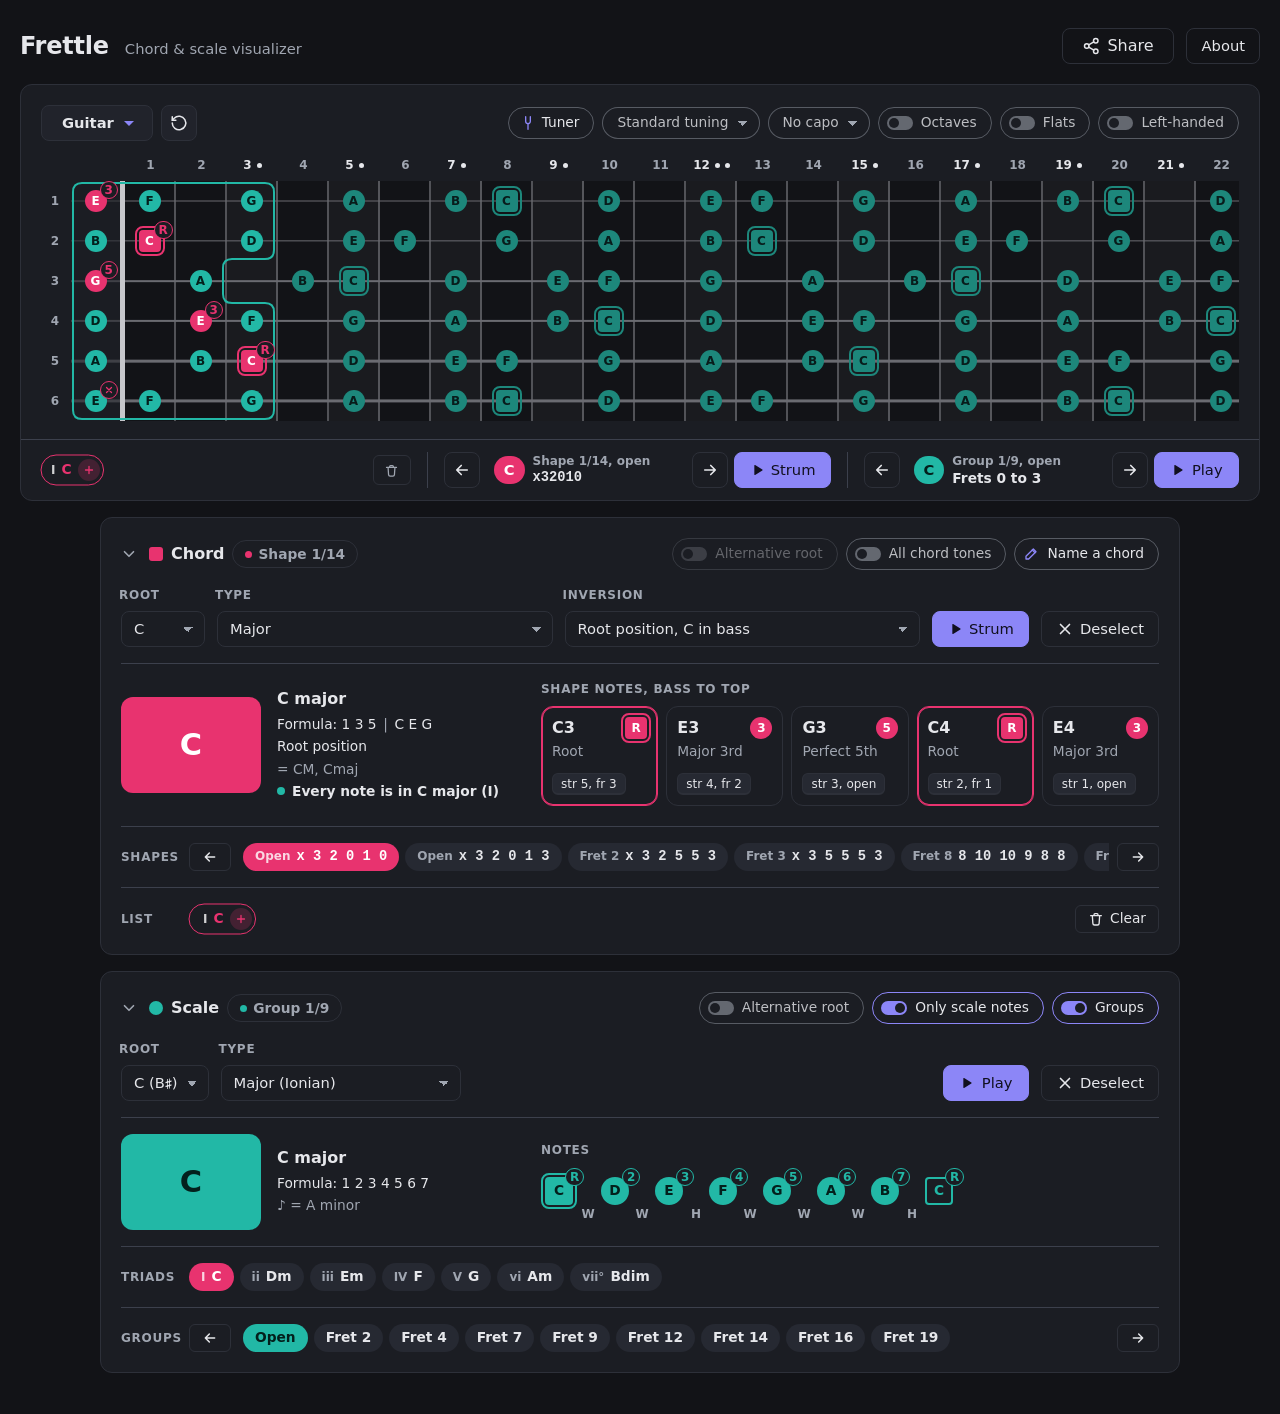
==== commit bcd8e155: "deploy: faed1dcc27d744248e65e1a85deed1b732850e34" ====
--- a/index.html
+++ b/index.html
@@ -4,7 +4,7 @@
   <meta charset="utf-8">
   <meta name="viewport" content="width=device-width, initial-scale=1, viewport-fit=cover">
   <title>Frettle: Chord &amp; Scale Visualizer for Guitar, Bass, Ukulele, Banjo &amp; Piano</title>
-  <meta name="description" content="Free chord and scale visualizer for guitar, bass, ukulele, mandolin, mandola, banjo and piano. See every note on the neck or the keys, chord shapes in any key, scales, alternate tunings, a capo, and hear each note.">
+  <meta name="description" content="Free chord and scale visualizer for guitar, bass, ukulele, mandolin, banjo and piano. See every note, chord shape and scale on the neck or the keys, in any tuning, with or without a capo, hear them played, and tune with the built-in tuner.">
   <meta name="robots" content="index, follow">
   <link rel="canonical" href="https://frettle.gruvw.com/">
   <meta name="color-scheme" content="dark">
@@ -15,7 +15,7 @@
   <meta property="og:site_name" content="Frettle">
   <meta property="og:url" content="https://frettle.gruvw.com/">
   <meta property="og:title" content="Frettle: Chord &amp; Scale Visualizer for Guitar, Bass, Ukulele, Banjo &amp; Piano">
-  <meta property="og:description" content="Free chord and scale visualizer for guitar, bass, ukulele, mandolin, mandola, banjo and piano. See every note on the neck or the keys, chord shapes in any key, scales, alternate tunings, a capo, and hear each note.">
+  <meta property="og:description" content="Free chord and scale visualizer for guitar, bass, ukulele, mandolin, banjo and piano. See every note, chord shape and scale on the neck or the keys, in any tuning, with or without a capo, hear them played, and tune with the built-in tuner.">
   <!-- The app icon as the preview picture, as a small thumbnail beside the
        title: 256px, under the 300px wide from which WhatsApp shows it as a
        big picture above it, at least the 200px Facebook asks for -->
@@ -26,7 +26,7 @@
   <meta property="og:image:alt" content="Frettle icon: a pink note on three strings">
   <meta name="twitter:card" content="summary">
   <meta name="twitter:title" content="Frettle: Chord &amp; Scale Visualizer">
-  <meta name="twitter:description" content="Free chord and scale visualizer for guitar, bass, ukulele, mandolin, mandola, banjo and piano. See every note on the neck or the keys, chord shapes in any key, scales, alternate tunings, a capo, and hear each note.">
+  <meta name="twitter:description" content="Free chord and scale visualizer for guitar, bass, ukulele, mandolin, banjo and piano. See every note, chord shape and scale on the neck or the keys, in any tuning, with or without a capo, hear them played, and tune with the built-in tuner.">
   <meta name="twitter:image" content="https://frettle.gruvw.com/icon-256.png">
   <meta name="twitter:image:alt" content="Frettle icon: a pink note on three strings">
 
@@ -53,7 +53,7 @@
     "@type": "WebApplication",
     "name": "Frettle",
     "alternateName": "Frettle Chord & Scale Visualizer",
-    "description": "Free chord and scale visualizer for guitar, bass, ukulele, mandolin, mandola, banjo and piano. See every note on the neck or the keys, chord shapes in any key, scales, alternate tunings, a capo, and hear each note.",
+    "description": "Free chord and scale visualizer for guitar, bass, ukulele, mandolin, banjo and piano. See every note, chord shape and scale on the neck or the keys, in any tuning, with or without a capo, hear them played, and tune with the built-in tuner.",
     "applicationCategory": "MusicApplication",
     "operatingSystem": "Any",
     "browserRequirements": "Requires JavaScript",
@@ -66,6 +66,7 @@
       "Name a chord from notes placed on the neck",
       "Scales with their notes, steps and triads",
       "Capo, octave map, left-handed mode and click-to-hear notes",
+      "Tuner using the microphone, with the tuning's strings marked or chromatic",
       "6 and 7-string guitar, 4 and 5-string bass, ukulele (high or low G), baritone ukulele, mandolin, mandola, 5-string banjo, 88-key piano and 97-key uniso",
       "Alternate tunings: Drop D, DADGAD, open G and more"
     ]
@@ -76,7 +77,7 @@
   <!-- Mobile first: on phones the neck is vertical and the controls live in a
        dock at the bottom (tabs open a sheet). On wide screens the neck is
        horizontal and the panels sit below it. -->
-  <!-- Suggests installing the app, once it has been used a while (script.js: setupInstallTip) -->
+  <!-- Suggests installing the app, once it has been used a while (app.js: setupInstallTip) -->
   <aside id="installTip" class="install-tip" aria-label="Install Frettle" hidden>
     <span class="install-icon"><img src="icon-192.png" alt="" width="44" height="44"></span>
     <p class="install-text" id="installText"><strong>Frettle works better as an app</strong><span>Full screen, and it works offline.</span></p>
@@ -95,22 +96,27 @@
 
   <section class="panel neck-panel" aria-label="Fretboard">
     <div class="panel-head neck-head">
-      <!-- Wide screens: the neck's title is the instrument menu (script.js
+      <!-- Wide screens: the neck's title is the instrument menu (app.js
            moves it to the header on phones) -->
       <h2 id="instWideSlot" class="neck-title">
         <button type="button" id="instrumentPicker" class="inst-btn" aria-haspopup="dialog" title="Change instrument"></button>
-        <!-- Reset: beside the instrument menu (script.js moves both; on
+        <!-- Reset: beside the instrument menu (app.js moves both; on
              phones it sits on the left, the menu centred) -->
         <button type="button" id="resetAll" class="btn icon reset-btn" aria-haspopup="dialog" aria-label="Reset"
                 title="Reset: no chord, no scale, no capo"><svg class="ico" viewBox="0 0 24 24" aria-hidden="true" fill="none" stroke="currentColor" stroke-width="2" stroke-linecap="round" stroke-linejoin="round"><path d="M3 12a9 9 0 1 0 2.64-6.36L3 8.3"/><path d="M3 3.5v4.8h4.8"/></svg></button>
       </h2>
       <!-- Neck settings: here on wide screens, in the "Setup" tab of the dock
-           on phones (script.js moves them). They start here, so the page is
+           on phones (app.js moves them). They start here, so the page is
            in place before the script runs: on phones this header is hidden. -->
       <div id="settingsWideSlot" class="settings-slot">
         <div id="settings" class="settings">
-          <button type="button" id="tuningSelect" class="select-btn pill-select" aria-haspopup="dialog" aria-label="Tuning"
-                  title="How the strings are tuned"></button>
+          <!-- The tuning menu and the tuner before it (phones: the tuner on the Setup sheet's title row, see placeSettings) -->
+          <div class="tuning-row">
+            <button type="button" id="tunerOpen" class="btn icon tuner-btn" aria-haspopup="dialog" aria-label="Tuner"
+                    title="Tuner: tune the strings with the microphone"><svg class="ico" viewBox="0 0 24 24" aria-hidden="true" fill="none" stroke="currentColor" stroke-width="2" stroke-linecap="round" stroke-linejoin="round"><path d="M8.5 2.5v7a3.5 3.5 0 0 0 7 0v-7"/><path d="M12 13v8.5"/></svg><span class="btn-label">Tuner</span></button>
+            <button type="button" id="tuningSelect" class="select-btn pill-select" aria-haspopup="dialog" aria-label="Tuning"
+                    title="How the strings are tuned"></button>
+          </div>
           <button type="button" id="capoSelect" class="select-btn pill-select" aria-haspopup="dialog" aria-label="Capo position"
                   title="Fret where the capo sits. Frets are then counted from the capo."></button>
           <button type="button" id="tglOctaves" class="pill-toggle" aria-pressed="false"
@@ -133,7 +139,7 @@
     </div>
     <!-- Wide screens: the quick bar, along the bottom of the neck: the chord
          list, the chord's shapes and the scale's groups, without scrolling
-         down to their panels. script.js moves the phone dock's chord list and
+         down to their panels. app.js moves the phone dock's chord list and
          shape bar here, and adds the groups' own bar. -->
     <div id="quickBar" class="quick-bar" hidden>
       <div id="quickInner" class="quick-inner">
@@ -164,7 +170,7 @@
             <h2 class="theory-title"><button type="button" class="panel-fold wide-only" aria-expanded="true" aria-controls="panelChord"><svg class="ico" viewBox="0 0 24 24" aria-hidden="true" fill="none" stroke="currentColor" stroke-width="2.2" stroke-linecap="round" stroke-linejoin="round"><path d="M6 9l6 6 6-6"/></svg></button><i class="swatch swatch-chord" aria-hidden="true"></i><span class="tx">Chord</span><span class="fold-value" hidden></span></h2>
             <span id="shapeCount" class="status chord-count" hidden></span>
             <!-- The panel's switches: at the end of its title row on wide
-                 screens, under the menus on phones (script.js moves them).
+                 screens, under the menus on phones (app.js moves them).
                  They start here: on phones the panel is closed at first. -->
             <div class="switch-row">
               <button type="button" id="tglChordAlt" class="pill-toggle" aria-pressed="false"
@@ -270,6 +276,7 @@
                 <div id="scaleName" class="np-title"></div>
                 <div id="scaleMeta" class="np-meta"></div>
                 <div id="scaleAlt" class="np-alt"></div>
+                <div id="scaleCapo" class="np-meta np-capo" hidden></div>
               </div>
             </div>
             <div class="np-tones notes-line">
@@ -290,7 +297,7 @@
         </section>
 
         <section class="panel narrow-only" id="panelNeck" data-tab="neck" aria-label="Setup">
-          <div class="panel-head">
+          <div id="setupHead" class="panel-head">
             <h2>Setup</h2>
           </div>
           <div id="settingsNarrowSlot" class="settings-slot"></div>
@@ -298,7 +305,7 @@
       </div>
     </div>
 
-    <!-- Phones only: always-visible shape controls and the tab bar -->
+    <!-- Phones only, always in view: the chord list, the shape (or group) stepper and the tab bar -->
     <div class="dock-bar narrow-only">
       <!-- The chord list (built with the + on a recent chord), then the last few chords used: one tap to switch -->
       <div id="dockRecent" class="dock-recent" hidden>
@@ -314,13 +321,13 @@
         <button type="button" id="dockNext" class="btn icon" aria-label="Next shape"><svg class="ico" viewBox="0 0 24 24" aria-hidden="true" fill="none" stroke="currentColor" stroke-width="2.2" stroke-linecap="round" stroke-linejoin="round"><path d="M5 12h14M13 6l6 6-6 6"/></svg></button>
         <button type="button" id="dockStrum" class="btn primary" aria-label="Strum"><svg class="ico" viewBox="0 0 24 24" aria-hidden="true" fill="currentColor"><path d="M8 5.2v13.6a.8.8 0 0 0 1.2.7l10.8-6.8a.8.8 0 0 0 0-1.4L9.2 4.5A.8.8 0 0 0 8 5.2z"/></svg><span class="strum-label">Strum</span></button>
       </div>
-      <!-- Name a chord (script.js): while it is on, this takes the place of
+      <!-- Name a chord (app.js): while it is on, this takes the place of
            the chord list, the shape bar and the tabs, at the same heights
            (phones); on wide screens it is moved under the neck, in place of
            the quick bar -->
       <div id="namer" class="namer" role="group" aria-label="Name a chord" tabindex="-1" hidden>
         <div class="namer-head">
-          <span class="namer-title"><svg class="ico" viewBox="0 0 24 24" aria-hidden="true" fill="none" stroke="currentColor" stroke-width="2" stroke-linecap="round" stroke-linejoin="round"><path d="M4.5 19.5h4l11-11-4-4-11 11v4z"/><path d="M14 6l4 4"/></svg><span class="tx">Name a chord</span></span>
+          <span class="namer-title"><svg class="ico" viewBox="0 0 24 24" aria-hidden="true" fill="none" stroke="currentColor" stroke-width="2" stroke-linecap="round" stroke-linejoin="round"><path d="M4.5 19.5h4l11-11-4-4-11 11v4z"/><path d="M14 6l4 4"/></svg><span class="tx">Name<span class="tx-more"> a chord</span></span></span>
           <button type="button" id="namerMute" class="btn small namer-mute" aria-pressed="false" aria-label="Mute the notes placed"
                   title="Mute the notes placed (Play still sounds)"><svg class="ico sound-on" viewBox="0 0 24 24" aria-hidden="true" fill="none" stroke="currentColor" stroke-width="2" stroke-linecap="round" stroke-linejoin="round"><path d="M4 9.5h3.5L12 5.5v13l-4.5-4H4z"/><path d="M15.5 9a4.5 4.5 0 0 1 0 6M18.5 6.5a8 8 0 0 1 0 11"/></svg><svg class="ico sound-off" viewBox="0 0 24 24" aria-hidden="true" fill="none" stroke="currentColor" stroke-width="2" stroke-linecap="round" stroke-linejoin="round"><path d="M4 9.5h3.5L12 5.5v13l-4.5-4H4z"/><path d="M16 9.5l5 5M21 9.5l-5 5"/></svg><span class="tx">Mute taps</span></button>
           <button type="button" id="namerDown" class="btn small namer-move" aria-label="Move the notes one fret toward the body"
@@ -363,7 +370,6 @@
     </div>
   </div>
 
-  <!-- Picker popup for every menu: roots, chord and scale types, inversion, capo -->
   <!-- About: one line on the app and the link to its code -->
   <dialog id="about" class="picker about" aria-labelledby="aboutTitle">
     <div class="picker-head">
@@ -377,7 +383,8 @@
         It has no ads and works offline.</p>
       <p>Pick a chord to see all the ways to play it up the neck, with the root and intervals marked and barres drawn in.
         Pick a scale to see it across the whole fretboard, in hand-sized groups to step through, and see the chords that fit it.
-        Tap any note to hear it, or place notes on the neck to name the chord they make.</p>
+        Tap any note to hear it, or place notes on the neck to name the chord they make.
+        Tune your strings with the tuner, through the microphone or by ear.</p>
       <p>It covers 6 and 7-string guitar, 4 and 5-string bass, ukulele (high or low G), baritone ukulele, mandolin, mandola
         and 5-string banjo, in standard tuning, Drop D, DADGAD, open G, double C and other alternate tunings, or custom ones saved by name, with or without a capo,
         as well as the 88 keys of a piano and the 97 keys of a uniso.</p>
@@ -418,6 +425,8 @@
       </button>
     </div>
     <div class="about-links share-actions">
+      <!-- Copy text: the text alone, no link (an icon on phones) -->
+      <button type="button" id="shareText" class="btn icon side-action" aria-label="Copy text" title="Copy the text without the link"><svg class="ico" viewBox="0 0 24 24" aria-hidden="true" fill="none" stroke="currentColor" stroke-width="2" stroke-linecap="round" stroke-linejoin="round"><rect x="9" y="9" width="11" height="11" rx="2"/><path d="M15 9V6a2 2 0 0 0-2-2H6a2 2 0 0 0-2 2v7a2 2 0 0 0 2 2h3"/></svg><span class="btn-label">Text</span></button>
       <button type="button" id="shareCancel" class="btn"><span class="tx">Cancel</span></button>
       <button type="button" id="shareGo" class="btn primary"><span class="tx">Copy link</span></button>
     </div>
@@ -474,7 +483,7 @@
     </div>
     <div id="tuneActions" class="about-links share-actions">
       <!-- Save: keep the tuning under a name, in the tuning menu (a bookmark on phones) -->
-      <button type="button" id="tuneSave" class="btn icon tune-save" aria-label="Save" title="Save this tuning under a name"><svg class="ico" viewBox="0 0 24 24" aria-hidden="true" fill="none" stroke="currentColor" stroke-width="2" stroke-linecap="round" stroke-linejoin="round"><path d="M6.5 4h11a1 1 0 0 1 1 1v15.2l-6.5-4.4-6.5 4.4V5a1 1 0 0 1 1-1z"/></svg><span class="btn-label">Save</span></button>
+      <button type="button" id="tuneSave" class="btn icon side-action" aria-label="Save" title="Save this tuning under a name"><svg class="ico" viewBox="0 0 24 24" aria-hidden="true" fill="none" stroke="currentColor" stroke-width="2" stroke-linecap="round" stroke-linejoin="round"><path d="M6.5 4h11a1 1 0 0 1 1 1v15.2l-6.5-4.4-6.5 4.4V5a1 1 0 0 1 1-1z"/></svg><span class="btn-label">Save</span></button>
       <button type="button" id="tuneCancel" class="btn"><span class="tx">Cancel</span></button>
       <button type="button" id="tuneDone" class="btn primary"><span class="tx">Select</span></button>
     </div>
@@ -506,7 +515,7 @@
     </div>
   </dialog>
 
-  <!-- Clearing the chords, when some are saved: asked first -->
+  <!-- Reset: what goes (the chord, the scale, the capo), asked first -->
   <dialog id="resetAsk" class="picker share" aria-labelledby="resetAskTitle">
     <div class="picker-head">
       <h2 id="resetAskTitle">Reset</h2>
@@ -523,6 +532,7 @@
     </div>
   </dialog>
 
+  <!-- Clearing the chords, when some are saved: asked first -->
   <dialog id="listClear" class="picker share" aria-labelledby="listClearTitle">
     <div class="picker-head">
       <h2 id="listClearTitle">Clear chords</h2>
@@ -545,9 +555,48 @@
     </div>
   </dialog>
 
+  <!-- Tuner: listens with the microphone (sound.js: openTuner) -->
+  <dialog id="tuner" class="picker tuner" aria-labelledby="tunerTitle">
+    <div class="picker-head">
+      <h2 id="tunerTitle">Tuner</h2>
+      <button type="button" id="tunerClose" class="btn icon" aria-label="Close">
+        <svg class="ico" viewBox="0 0 24 24" aria-hidden="true" fill="none" stroke="currentColor" stroke-width="2.2" stroke-linecap="round" stroke-linejoin="round"><path d="M6 6l12 12M18 6L6 18"/></svg>
+      </button>
+    </div>
+    <div class="picker-body tuner-body">
+      <div id="tunerHead" class="tuner-head">
+        <span id="tunerTuning" class="inst-label tuner-tuning"></span>
+        <!-- No string to tune to any more (shown with one picked; its room always kept) -->
+        <button type="button" id="tunerClear" class="tuner-clear" style="visibility: hidden" title="No string to tune to"><svg class="ico" viewBox="0 0 24 24" aria-hidden="true" fill="none" stroke="currentColor" stroke-width="2.2" stroke-linecap="round" stroke-linejoin="round"><path d="M6 6l12 12M18 6L6 18"/></svg><span>Clear</span></button>
+        <button type="button" id="tunerFold" class="tuner-fold" aria-expanded="true" aria-controls="tunerStrings"><svg class="ico" viewBox="0 0 24 24" aria-hidden="true" fill="none" stroke="currentColor" stroke-width="2.2" stroke-linecap="round" stroke-linejoin="round"><path d="M6 9l6 6 6-6"/></svg></button>
+      </div>
+      <div id="tunerStrings" class="tuner-strings" role="group" aria-label="Strings"></div>
+      <div id="tunerView" class="tuner-view idle">
+        <div id="tunerStrip" class="tuner-strip">
+          <div id="tunerTape" class="tuner-tape" aria-hidden="true"></div>
+          <span class="tuner-needle" aria-hidden="true"></span>
+          <span id="tunerLeft" class="tuner-edge left" hidden><svg class="ico" viewBox="0 0 24 24" aria-hidden="true" fill="none" stroke="currentColor" stroke-width="2.4" stroke-linecap="round" stroke-linejoin="round"><path d="M15 6l-6 6 6 6"/></svg><span class="tuner-edge-name"></span></span>
+          <span id="tunerRight" class="tuner-edge right" hidden><span class="tuner-edge-name"></span><svg class="ico" viewBox="0 0 24 24" aria-hidden="true" fill="none" stroke="currentColor" stroke-width="2.4" stroke-linecap="round" stroke-linejoin="round"><path d="M9 6l6 6-6 6"/></svg></span>
+        </div>
+        <div id="tunerFine" class="tuner-fine">
+          <div id="tunerFineTape" class="tuner-fine-tape" aria-hidden="true"></div>
+          <span class="tuner-needle" aria-hidden="true"></span>
+        </div>
+      </div>
+      <div id="tunerMessage" class="tuner-message" hidden>
+        <p id="tunerMessageTitle" class="tuner-message-title"></p>
+        <p id="tunerMessageText" hidden></p>
+        <button type="button" id="tunerRetry" class="btn primary"></button>
+      </div>
+      <p id="tunerHint" class="tuner-hint" aria-live="polite"></p>
+    </div>
+  </dialog>
+
+  <!-- Picker popup for every menu: instrument, tuning, capo, roots, chord and scale types, inversion -->
   <dialog id="picker" class="picker" aria-labelledby="pickerTitle">
     <div class="picker-head">
       <h2 id="pickerTitle"></h2>
+      <div id="pickerTools" class="picker-tools"></div>
       <button type="button" id="pickerClose" class="btn icon" aria-label="Close">
         <svg class="ico" viewBox="0 0 24 24" aria-hidden="true" fill="none" stroke="currentColor" stroke-width="2.2" stroke-linecap="round" stroke-linejoin="round"><path d="M6 6l12 12M18 6L6 18"/></svg>
       </button>
@@ -555,7 +604,11 @@
     <div id="pickerBody" class="picker-body"></div>
   </dialog>
 
-  <script src="script.js" defer></script>
+  <!-- The script, in four parts run in this order, as one (see music.js) -->
+  <script src="music.js" defer></script>
+  <script src="state.js" defer></script>
+  <script src="sound.js" defer></script>
+  <script src="app.js" defer></script>
   <span id="shareStatus" class="sr-only" role="status" aria-live="polite"></span>
   <script data-goatcounter="https://frettle.goatcounter.com/count" async src="https://gc.zgo.at/count.js"></script>
 </body>
--- a/styles.css
+++ b/styles.css
@@ -6,7 +6,7 @@
    Mobile first: the base styles are the phone layout (vertical neck, dock
    with tabs at the bottom). The "wide" media query at the end turns it into
    the desktop layout (horizontal neck, panels below it). The same query is
-   used in script.js (WIDE_QUERY), keep them in sync.
+   used in app.js (WIDE_QUERY), keep them in sync.
    ========================================================================== */
 /* The accidentals, ♯ ♭ 𝄪 𝄫, drawn for Frettle to sit with the system font
    (its weights 400 to 800, sized on its capitals), the same on every device:
@@ -75,8 +75,8 @@
   --root-w: 84px;        /* the Root menus */
   --chip-h: 32px;
   --pill-h: 22px;
-  --tab-h: 54px;
-  --recent-h: 30px;      /* the dock's row of recent chords (phones): slim, a fixed height */         /* dock tabs (phones): a fixed height, see --dock-h */
+  --tab-h: 54px;         /* dock tabs (phones): a fixed height, see --dock-h */
+  --recent-h: 30px;      /* the dock's row of chords, the list and the recent ones (phones): slim, a fixed height */
 
   /* Neck geometry (vertical on phones) */
   --label-w: 28px;       /* fret numbers column */
@@ -140,10 +140,11 @@
 /* (popups and buttons are named too: browsers give them their own setting,
    which would win over the page's) */
 dialog, button { -webkit-user-select: none; user-select: none; }
+#chordStrum, #dockStrum, #namerPlay { -webkit-touch-callout: none; }   /* (held: the chord arpeggiated, no phone's menu for it) */
 .np-head, .about-body { -webkit-user-select: text; user-select: text; }
 input { -webkit-user-select: text; user-select: text; }   /* (a field you could not type in, on iPhones, otherwise) */
 
-body:has(#dockShapeBar[hidden]) { --dock-shape-h: 0px; }   /* no chord: no shape bar */
+body:has(#dockShapeBar[hidden]) { --dock-shape-h: 0px; }   /* no chord, nor scale groups: no shape bar */
 body:has(#dockRecent[hidden]) { --dock-recent-h: 0px; }   /* no chord in the list or the recent ones: no row */
 /* Name a chord: its rows in their place, at their heights (see .namer) */
 body.naming:has(#namer) { --dock-recent-h: calc(var(--recent-h) + var(--sp-2)); --dock-shape-h: calc(var(--control-h) + var(--sp-1)); }
@@ -203,7 +204,7 @@
 .share-btn.done { color: var(--ok); border-color: var(--ok); }   /* link copied, for a moment */
 /* Read out by screen readers only */
 .sr-only { position: absolute; width: 1px; height: 1px; overflow: hidden; clip-path: inset(50%); white-space: nowrap; }
-.inst-slot { grid-area: inst; position: relative; display: flex; justify-content: center; min-width: 0; min-height: var(--control-h); }   /* keeps the menu's room before script.js places it: the neck does not jump */
+.inst-slot { grid-area: inst; position: relative; display: flex; justify-content: center; min-width: 0; min-height: var(--control-h); }   /* keeps the menu's room before app.js places it: the neck does not jump */
 /* Reset: phones, on the left of the row, the instrument menu staying centred
    (with room for it: the menu stops short of it); wide screens, after the
    menu, in the neck's title */
@@ -213,6 +214,8 @@
 .inst-slot .inst-label { display: block; text-align: center; line-height: 1.25; }
 .inst-slot .inst-name { overflow: visible; }
 .inst-slot .inst-tuning { display: inline-block; overflow: visible; }   /* (whole, on the next line if need be) */
+.inst-slot .inst-label.stacked { display: grid; justify-items: center; row-gap: 10px; }   /* (under the name: see stackInstLabel) */
+.inst-slot .inst-btn:has(.inst-label.stacked) { padding-block: 14px; }   /* (as much room above and below its text as on one line: the stacked lines are trimmed to their letters) */
 .neck-title .reset-btn { flex: none; background: color-mix(in srgb, var(--kbd-bg) 50%, var(--panel)); }
 /* Reset's popup: what goes, a line each ("CHORD Dm") */
 body.naming .reset-btn { display: none; }   /* (not while naming a chord) */
@@ -315,17 +318,22 @@
 }
 
 /* Share and Load link popups: a little wider than the menus, Cancel and
-   the main button side by side */
+   the main button side by side (in Share, Copy text before them: a
+   .side-action, as the tuning popup's Save) */
 .picker.share { width: min(440px, calc(100vw - 24px)); }
 .about-links.share-actions { flex-direction: row; justify-content: center; gap: var(--sp-3); }
-.share-actions .btn { min-width: 120px; }
+.share-actions .btn:not(.icon) { flex: 0 1 120px; }   /* 120px wide, narrower if there is no room (never than its words) */
+#shareText.failed { color: var(--warn); }
 .about-links[hidden] { display: none; }
 
-/* Tuning popup: Save (a bookmark on phones, with its word on wide
-   screens), and the field for its name that takes the buttons' place */
-.share-actions .btn.tune-save { min-width: 0; }
+/* Tuning popup: Save (a .side-action: a bookmark on phones, with its word
+   on wide screens), and the field for its name that takes the buttons' place */
 .about-links.tune-naming { flex-direction: column; align-items: stretch; gap: var(--sp-3); }   /* the field on its own line, the buttons under it (all screens) */
 .tune-naming .share-actions { display: flex; justify-content: center; gap: var(--sp-3); }
+@media (max-width: 359px) {   /* the narrowest phones: action rows a little tighter */
+  .about-links.share-actions, .tune-naming .share-actions { column-gap: var(--sp-2); }
+  .share-actions .btn:not(.icon) { padding-inline: 10px; }
+}
 .text-input {
   width: 100%;
   height: var(--control-h);
@@ -516,9 +524,10 @@
 .chord-bar .field.grow { flex-basis: 0; }
 .chord-bar .field.grow.inversion { order: 2; flex-basis: 100%; }
 .bar .push-right { margin-left: 0; }
-/* Scale switches. Phones: Root, Type and ✕ on the first row, the two
-   switches as equal buttons on a row of their own. Wide screens: everything
-   on one row, switches next to Deselect. */
+/* Scale bar. Phones: Root, Type and ✕ on the first row, the two
+   switches as equal buttons on a row of their own. Wide screens: Root,
+   Type, Play and Deselect on one row, the switches on the panel's title
+   row (see there). */
 .scale-bar .field.root { order: 1; }
 .scale-bar .field.scale-type { order: 2; }
 .scale-bar .deselect { order: 3; }
@@ -527,7 +536,7 @@
 @media (max-width: 359px) { .chord-bar .switch-row, .scale-bar .switch-row { grid-template-columns: 1fr; } }
 .pill-toggle.namer-open { color: var(--text); }   /* (a button, not a switch: never dimmed like one that is off) */
 .namer-open .ico { flex: none; width: 16px; height: 16px; color: var(--accent); }
-.switch-row .pill-toggle, .panel-head > .pill-toggle { justify-content: flex-start; gap: 10px; padding: 0 12px; font-size: var(--fs-sm); white-space: nowrap; }
+.switch-row .pill-toggle, .panel-head > .pill-toggle, .picker-tools > .pill-toggle { justify-content: flex-start; gap: 10px; padding: 0 12px; font-size: var(--fs-sm); white-space: nowrap; }
 
 /* Buttons that open a picker popup, styled as menus */
 .select-btn {
@@ -557,7 +566,7 @@
 .select-btn:disabled { opacity: 0.45; cursor: default; }   /* switched off, like the buttons and switches */
 
 /* The suggestion to install the app: a small card at the top of the
-   screen, until it is answered (script.js: setupInstallTip). Icon, text,
+   screen, until it is answered (app.js: setupInstallTip). Icon, text,
    buttons in a row; on narrow phones the buttons under the text. */
 .install-tip {
   position: fixed;
@@ -634,18 +643,29 @@
    those rows keep at least that much room around their controls. */
 .select-btn:focus-visible, .pick:focus-visible, .btn:focus-visible, .pill-toggle:focus-visible, .chip:focus-visible,
 .tab:focus-visible, .dock-shape-info:focus-visible, .np-note:focus-visible, .scale-note:focus-visible, a:focus-visible,
-.lk-row:focus-visible, .tune-step:focus-visible, .tune-note:focus-visible, .tune-num.reset:focus-visible, .recent-clear:focus-visible {
+.lk-row:focus-visible, .tune-step:focus-visible, .tune-note:focus-visible, .tune-num.reset:focus-visible, .recent-clear:focus-visible,
+.tuner-string:focus-visible, .tuner-fold:focus-visible {
   outline: 2px solid var(--accent);
   outline-offset: 2px;
 }
 /* A control that takes the keyboard focus is scrolled into view with its
-   ring (script.js), this far from the edge of the row, popup or page */
+   ring (app.js), this far from the edge of the row, popup or page */
 button, a { scroll-margin: 6px; }
 .scale-note { scroll-margin: 10px; }   /* the root's two rings */
 
 /* Switch-style toggles and the capo button (the neck settings) */
 .settings { display: grid; grid-template-columns: 1fr 1fr; gap: var(--sp-2); }   /* phones: two switches a row */
 .settings .select-btn { grid-column: 1 / -1; }   /* menus full width */
+/* The tuning menu, and on wide screens the tuner before it, a pill as tall
+   as the others (see there); on phones the tuner is on the Setup sheet's
+   title row, as Name a chord is on the Chord sheet's (placeSettings) */
+.tuning-row { grid-column: 1 / -1; display: flex; gap: var(--sp-2); min-width: 0; }
+.tuning-row .select-btn { flex: 1; min-width: 0; }
+.tuner-btn { color: var(--text); }
+.tuner-btn .ico { color: var(--accent); }   /* (as Name a chord: a button, its icon purple, its words never dimmed) */
+.panel-head > .tuner-btn { width: auto; gap: 10px; padding: 0 12px; font-size: var(--fs-sm); }
+.panel-head > .tuner-btn .ico { width: 16px; height: 16px; }
+.panel-head > .tuner-btn .btn-label { display: inline; }
 .settings .whole, .switch-row .whole { grid-column: 1 / -1; }   /* phones: an odd last switch, the whole row (fitSwitches) */
 .settings-slot:empty { display: none; }
 .pill-toggle {
@@ -695,7 +715,7 @@
 .pill-toggle[aria-pressed="true"] .pill-dot { background: var(--accent); }
 .pill-toggle[aria-pressed="true"] .pill-dot::after { transform: translateX(12px); }
 
-/* Status pill (shape counter) */
+/* Status pill (the shape count, the group count) */
 .status {
   display: inline-flex;
   align-items: center;
@@ -715,7 +735,7 @@
 .status.warn { color: var(--warn); border-color: var(--warn); }
 .status.warn::before { background: var(--warn); }
 
-/* Chips: shapes, triads and recent chords (one style, pink when selected) */
+/* Chips: shapes, groups, triads, the chord list and recent chords (one style, pink when selected) */
 .chip {
   display: inline-flex;
   align-items: center;
@@ -743,10 +763,10 @@
 /* ==========================================================================
    Neck. Phones: vertical (nut on top, low string on the left, frets going
    down). Wide screens: horizontal (nut on the left, high string on top).
-   script.js places the cells; the .vertical class switches the drawing.
+   app.js places the cells; the .vertical class switches the drawing.
    ========================================================================== */
 .neck-panel { margin: var(--sp-2) var(--gutter) 0; padding: var(--sp-3) var(--sp-3) var(--sp-2); }
-.neck-head { display: none; }   /* phones: the instrument menu is above the neck, the settings in the Neck tab */
+.neck-head { display: none; }   /* phones: the instrument menu is above the neck, the settings in the Setup tab */
 .neck-panel h2 { font-size: var(--fs-md); }
 .neck-scroll { overflow-x: auto; overflow-y: hidden; }
 /* Left-handed: the neck's grid is laid out right to left, which mirrors it
@@ -977,6 +997,10 @@
 /* Tapped, or played: at full strength while it sounds (as long as a note
    peeks, see .peek), then back to dim */
 .note.ungrouped.ping { animation: ping-pop 450ms ease-out, undim 1400ms ease-out; }
+/* Phones, naming a chord: the group's outline hidden (see body.naming), so
+   no note dimmer either */
+body.naming .neck.vertical .note.ungrouped { --undim: 100%; }
+body.naming .neck.vertical .note.ungrouped.ping { animation: ping-pop 450ms ease-out; }
 @keyframes undim { 0%, 70% { --undim: 100%; } 100% { --undim: 70%; } }
 .note.out.peek { visibility: visible; animation: peek 1400ms ease-out forwards; }   /* shown a moment, then a short fade */
 @keyframes peek {
@@ -986,10 +1010,10 @@
   100% { opacity: 0; transform: scale(1); }
 }
 
-/* Piano (script.js): 88 keys, placed from each key's place among the white
+/* Piano (app.js): 88 keys, placed from each key's place among the white
    keys (--i; 52 white keys, --whites). The Uniso (.whole-tone): 97 keys,
-   49 white, the same sizes, a black key between each two white keys, its
-   C and F keys grey (.marked). Wide screens: from left to right,
+   49 white, the same shapes (a little wider across: see below), a black
+   key between each two white keys, its C and F keys grey (.marked). Wide screens: from left to right,
    the octave numbers above the keys' far ends, the keys as wide as the
    panel allows but never narrower than --wk; phones: the same keyboard
    turned a quarter turn, from the top down, the keys' near ends on the left
@@ -1019,9 +1043,9 @@
 .key.white { background: var(--key-white); box-shadow: inset 0 0 0 0.5px var(--key-edge); }
 .key.black { background: var(--key-black); box-shadow: inset 0 0 0 1px color-mix(in srgb, var(--pk-grey) 30%, transparent); }
 .key.marked { background: var(--key-grey); }
+.neck.piano .note.scale-root, .neck.piano .note.chord.root { box-shadow: 0 0 0 2px var(--bg); }   /* a root's ring as on the neck: dark between it and the note (the keys are lighter) */
 /* A plain note on a black key: the pill's outline brighter, to stand out
    from the key as it does from the neck */
-.neck.piano .note.scale-root, .neck.piano .note.chord.root { box-shadow: 0 0 0 2px var(--bg); }   /* a root's ring as on the neck: dark between it and the note (the keys are lighter) */
 .key.black .note.plain { box-shadow: inset 0 0 0 1px color-mix(in srgb, var(--pk-grey) 50%, var(--kbd-bg)); }
 .oct-label {
   position: absolute;
@@ -1032,7 +1056,8 @@
   font-weight: 600;
   color: var(--muted);
 }
-.oct-label.mid { color: var(--text); }   /* middle C's octave */
+.oct-label.mid { color: var(--text); gap: 4px; }   /* middle C's octave */
+.oct-label i { width: 5px; height: 5px; border-radius: 50%; background: currentColor; }   /* middle C's dot, as an inlay fret's (see .ruler i) */
 /* Wide screens: the keys across */
 .neck.piano.horizontal {
   --wk: max(var(--wk-min, 36px), calc(100cqw / var(--whites)));   /* a white key's width: 36px (room for two neighbours' notes, a root's ring round one), more only where the panel is wider than the 52 keys need (or a little more to scroll more than a few pixels: --wk-min, see fitScroll) */
@@ -1073,17 +1098,17 @@
 .neck.piano.whole-tone.horizontal .oct-label { left: calc(var(--i) * var(--wk) + var(--bk) / 2); width: calc(var(--wk) - var(--bk)); }
 .neck.piano.whole-tone.horizontal .oct-label.first { left: calc(var(--i) * var(--wk)); width: calc(var(--wk) - var(--bk) / 2); }
 .neck.piano.whole-tone.horizontal .oct-label.last { width: calc(var(--wk) - var(--bk) / 2); }
-/* Phones: the keys down the page, as long as the panel allows, which goes
-   no wider than keys --kl long need (the page shows round it) */
 /* Phones: a neck's strings no further apart than --col-max however wide the
    screen, the panel no wider than they need (the page shows round it).
-   --strings: set by script.js. */
+   --strings: set by app.js. */
 .neck-panel:has(> .neck-scroll > .neck.vertical:not(.piano)) {
   --col-max: 80px;
   width: calc(100% - 2 * var(--gutter));
   max-width: calc(var(--label-w) + var(--strings, 6) * var(--col-max) + 2 * var(--sp-3) + 2px);   /* (its padding and border) */
   margin-inline: auto;
 }
+/* Phones: the keys down the page, as long as the panel allows, which goes
+   no wider than keys --kl long need (the page shows round it) */
 .neck-panel:has(> .neck-scroll > .neck.piano.vertical) {
   --kl: 340px;     /* the longest a white key gets (a phone fills its width) */
   --oct-w: 18px;   /* the octave numbers' column */
@@ -1121,15 +1146,24 @@
   height: calc(var(--wk) - var(--bk) / 2);
 }
 .neck.piano.vertical .oct-label.last { height: var(--wk); }
+.neck.piano.vertical .oct-label i { display: none; }   /* as a neck's: the bright number marks middle C (see .neck.vertical .ruler i) */
 .neck.piano.whole-tone.vertical .oct-label { top: calc(var(--i) * var(--wk) + var(--bk) / 2); height: calc(var(--wk) - var(--bk)); }
 .neck.piano.whole-tone.vertical .oct-label.first { top: calc(var(--i) * var(--wk)); height: calc(var(--wk) - var(--bk) / 2); }
 .neck.piano.whole-tone.vertical .oct-label.last { height: calc(var(--wk) - var(--bk) / 2); }
+/* A keyboard's scale group (an octave): a bar in the scale's colour over
+   its keys' far ends, over the group's keys only, not a black key just
+   past either end (--from, --to: set by app.js), clear of the octave
+   numbers and the
+   notes; taps go to the keys under it */
+.group-bar { position: absolute; z-index: 1; background: var(--scale); pointer-events: none; }
+.neck.piano.horizontal .group-bar { top: var(--ruler-row); height: 5px; left: var(--from); width: calc(var(--to) - var(--from)); border-radius: 0 0 2px 2px; }
+.neck.piano.vertical .group-bar { right: var(--oct-w); width: 5px; top: var(--from); height: calc(var(--to) - var(--from)); border-radius: 2px 0 0 2px; }
 /* A keyboard has no tuning, capo, mirror image or octave shading: their
    controls go (its octave numbers always show; its groups, an octave each:
    see keyboardGroups) */
-body.piano #tuningSelect, body.piano #capoSelect, body.piano #tglOctaves, body.piano #tglLefty { display: none; }
-
-/* The strip (script.js): each string's first cell, held at the edge of the
+body.piano .tuning-row, body.piano #tunerOpen, body.piano #tuningSelect, body.piano #capoSelect, body.piano #tglOctaves, body.piano #tglLefty { display: none; }   /* (a keyboard: no tuner either) */
+
+/* The strip (app.js): each string's first cell, held at the edge of the
    view once the neck has scrolled past it, over everything on the neck.
    Phones: a row stuck to the top of the screen (the neck's scroller lets
    the page do the scrolling), with room above it for the badges, lifted by
@@ -1164,7 +1198,7 @@
 }
 .neck-strip .waiting { visibility: hidden; }
 
-/* Scale groups: rounded outlines (an SVG drawn by script.js), above the
+/* Scale groups: rounded outlines (an SVG drawn by app.js), above the
    strings, fret wires and the capo, below the note pills: one at a time,
    the group picked, in the scale's colour */
 .group-layer {
@@ -1179,12 +1213,11 @@
 }
 .group-layer path { fill: none; stroke-width: 2; stroke-linejoin: round; }
 .group-layer .g-a { stroke: var(--scale); }   /* the group picked */
-/* A note lights up in amber while it sounds */
 /* A note that sounds pops, and an amber ring spreads from it. The ring is
    its own layer on top (::after), so the note keeps its look (its border,
    ring, colours) all along. */
-.note.ping, .scale-note.ping, .np-deg.ping, .tune-note.ping { animation: ping-pop 450ms ease-out; }
-.note.ping::after, .scale-note.ping::after, .np-deg.ping::after, .tune-note.ping::after, .note.out.peek::after {
+.note.ping, .scale-note.ping, .np-deg.ping, .tune-note.ping, .tuner-string.ping { animation: ping-pop 450ms ease-out; }
+.note.ping::after, .scale-note.ping::after, .np-deg.ping::after, .tune-note.ping::after, .tuner-string.ping::after, .note.out.peek::after {
   content: '';
   position: absolute;
   inset: 0;
@@ -1328,8 +1361,8 @@
   border-top: 1px solid var(--divider);
 }
 .line > .label { flex: 1 0 100%; }   /* phones: label on its own line */
-/* Phones: the dock's shape bar shows and cycles the shapes, so the chord
-   panel leaves out its own shape row and counter */
+/* Phones: the dock's shape bar shows and cycles the shapes (and the
+   groups), so the panels leave out their own shape row and counts */
 .shapes-line, .chord-count, .group-count { display: none; }
 .line .btn.small { flex: none; }
 .group-line[hidden] { display: none; }
@@ -1476,7 +1509,7 @@
   border-top: 1px solid var(--divider);
 }
 
-/* Recent chords: a slim row of chips that scrolls sideways if it must */
+/* The chord list and the recent chords: a slim row of chips that scrolls sideways if it must */
 .dock-recent { display: flex; align-items: center; gap: 6px; height: var(--recent-h); margin-bottom: var(--sp-2); }   /* clear of the buttons below */
 .dock-recent[hidden] { display: none; }
 .recent-chips {
@@ -1504,7 +1537,7 @@
 #dock .recent-chips { touch-action: pan-x; }
 /* The dock's row: its scrollbar is hidden (it would push the chips around);
    when the chips do not all fit, a thin bar under them shows how far along
-   the row is and that it scrolls (script.js sizes and moves its thumb) */
+   the row is and that it scrolls (app.js sizes and moves its thumb) */
 .recent-scroll { position: relative; flex: 1; min-width: 0; }
 .scroll-hint {
   position: absolute;
@@ -1542,15 +1575,18 @@
 .dock-recent .recent-chips { gap: 5px; }
 .dock-recent .chip.recent { padding: 0 10px; }
 .dock-recent li.on .chip.recent, .dock-recent li.trail .chip.recent { padding-right: 6px; }
-/* The chord on screen: its chip and an × to remove it, as one pink pill */
+/* The chord on screen: its chip and an × to remove it, as one pink pill
+   (the ×, and the recent chords' +: 24px, a finger's least, 3 to 4px in
+   from the chip's edges; 22px with a pointer, in a 28px chip, see the wide
+   screens' rules) */
 .recent-chips li.on { display: flex; align-items: center; border-radius: var(--r-pill); background: var(--chord); }
 .recent-chips li.on .chip { padding-right: 6px; background: transparent; }   /* the pill paints it: a short chip's own, tighter rounding would show at the left end */
 .recent-remove {
   flex: none;
   display: grid;
   place-items: center;
-  width: 22px;
-  height: 22px;
+  width: 24px;
+  height: 24px;
   margin-right: 4px;
   padding: 0;
   border: 0;
@@ -1580,8 +1616,8 @@
   flex: none;
   display: grid;
   place-items: center;
-  width: 22px;
-  height: 22px;
+  width: 24px;
+  height: 24px;
   margin-right: 4px;
   padding: 0;
   border: 0;
@@ -1610,7 +1646,7 @@
   margin: 0;
   pointer-events: none;
   cursor: grabbing;
-  /* (script.js: its top is the row's, moved along it under the pointer,
+  /* (app.js: its top is the row's, moved along it under the pointer,
      grown around the point it is held by) */
 }
 .chip-lift .recent-chips { display: block; margin: 0; padding: 0; overflow: visible; }
@@ -1632,10 +1668,10 @@
   cursor: pointer;
 }
 .recent-clear .ico { width: 15px; height: 15px; }
-.recent-line { display: none; }   /* phones: the dock has the recent chords */
+.recent-line { display: none; }   /* phones: the dock has the chord list and the recent chords */
 .quick-bar { display: none; }   /* phones: the dock is the quick bar */
 .dock-shape { display: flex; align-items: center; gap: 6px; margin-bottom: var(--sp-1); }
-.dock-shape[hidden] { display: none; }   /* no chord selected: only the tabs */
+.dock-shape[hidden] { display: none; }   /* no chord selected, nor scale groups: only the tabs */
 .dock-shape-info {
   flex: 1;
   min-width: 0;
@@ -1653,7 +1689,7 @@
   cursor: pointer;
 }
 .dock-symbol {
-  flex: 0 1 auto;   /* (its whole width first; less only past the room there is: fitText then shrinks its font) */
+  flex: 0 1 auto;   /* (its whole width first; less only past the room there is: fitInfo then shrinks its font) */
   min-width: 0;
   display: inline-flex;
   align-items: center;
@@ -1669,7 +1705,7 @@
 }
 .dock-symbol:empty { display: none; }
 .dock-symbol .tx { min-width: 0; overflow: hidden; text-overflow: ellipsis; padding: 0.35em 0; margin: -0.35em 0; }   /* (the padding keeps j and brackets whole, as .inst-name) */   /* (past the smallest size: cut short, the whole name in its tooltip) */
-.dock-shape.groups .dock-symbol { background: var(--scale); color: var(--scale-text); }   /* no chord: the scale's groups */
+.dock-shape.groups .dock-symbol { background: var(--scale); color: var(--scale-text); }   /* stepping the scale's groups */
 .dock-tab { flex: 1 1 0; display: grid; min-width: 2.6em; line-height: 1.2; font-size: var(--fs-sm); font-weight: 600; color: var(--text); }
 .dock-tab > * { overflow: hidden; text-overflow: ellipsis; white-space: nowrap; }
 /* Its lines trimmed to their capitals and baseline (as .pill-label), so
@@ -1679,9 +1715,9 @@
   .dock-tab { row-gap: 5px; }
   .dock-tab > * { text-box: trim-both cap alphabetic; padding: 0.35em 0; margin: -0.35em 0; }
 }
-.dock-count { font: 600 var(--fs-xs)/1.3 var(--font); color: var(--muted); }   /* shape number above the tab */
+.dock-count { font: 600 var(--fs-xs)/1.3 var(--font); color: var(--muted); }   /* the shape's (or group's) number above the tab */
 .dock-msg { font: 500 var(--fs-sm)/1.3 var(--font); color: var(--muted); }
-.dock-words { font-family: var(--font); }   /* a group's frets: words, not tab */
+.dock-words { font-family: var(--font); }   /* a group's frets, a keyboard shape's notes: words, not tab */
 
 /* Name a chord. Phones: its bar takes the place of the chord list, the
    shape bar and the tabs, each row at the height of the one it replaces
@@ -1704,6 +1740,11 @@
 .namer-mute[aria-pressed="true"] .sound-off { display: block; }
 .namer-mute[aria-pressed="true"] { border-color: var(--accent); color: var(--accent); }
 .btn.small.namer-mute { width: var(--chip-h); padding: 0; }
+/* Phones with less room for the title (fitNamer): "Name" (.short), then
+   its pencil alone (.brief), the words still read out whole; the buttons
+   never narrower */
+.namer-head .btn { flex: none; }
+.namer.short .namer-title .tx-more, .namer.brief .namer-title .tx { position: absolute; width: 1px; height: 1px; overflow: hidden; clip-path: inset(50%); white-space: nowrap; }   /* (as .sr-only) */
 .btn.small.namer-move { flex: none; width: var(--chip-h); padding: 0; }   /* (the shape moved a fret: an arrow, no word) */
 .namer-move .ico { width: 16px; height: 16px; }
 .namer-result { display: flex; align-items: center; gap: 6px; height: var(--control-h); }
@@ -1725,7 +1766,7 @@
 .namer-actions { display: grid; grid-template-columns: 1fr 1fr; gap: var(--sp-2); padding: var(--sp-2) 0; }
 .namer-actions .btn { height: var(--chip-h); }
 body.naming .dock-recent, body.naming .dock-shape, body.naming .tabs, body.naming .sheet,
-body.naming .share-btn, body.naming .neck.vertical .group-layer { display: none; }
+body.naming .share-btn, body.naming .neck.vertical .group-layer, body.naming .neck.vertical .group-bar { display: none; }
 body.naming .inst-btn { border-color: transparent; background: transparent; cursor: default; }
 body.naming .inst-btn::after { display: none; }   /* no arrow: not a menu meanwhile */
 body.naming .neck-panel { border-color: var(--accent); }
@@ -1758,7 +1799,7 @@
   display: inline-flex;
   align-items: center;
   gap: 6px;
-  min-height: 12px;   /* (a swatch's: the Neck tab has none, its rows line up with the others all the same) */
+  min-height: 12px;   /* (a swatch's: the Setup tab has none, its rows line up with the others all the same) */
   font-size: var(--fs-xs);
   font-weight: 700;
   letter-spacing: 0.06em;
@@ -1798,6 +1839,16 @@
   transition: transform 220ms ease, visibility 0s linear 220ms;
 }
 .sheet.open { transform: none; visibility: visible; transition: transform 220ms ease; }
+/* Very short screens (500px or less: a phone on its side): the neck left
+   above would leave the sheet little room (374px tall: 29px to scroll;
+   320px: none), so it opens to the full height above the dock bar, which
+   keeps its tabs and handle */
+@media (max-height: 500px) {
+  .sheet {
+    max-height: calc(100vh - var(--dock-h));    /* older browsers */
+    max-height: calc(100dvh - var(--dock-h));
+  }
+}
 /* Under the handle, which is taller than the corners are round, so the
    scrollbar never runs into them */
 .sheet-body { flex: 0 1 auto; min-height: 0; overflow-y: auto; overscroll-behavior: contain; }
@@ -1839,7 +1890,8 @@
 }
 
 /* ==========================================================================
-   Picker popup (roots, chord types, scale types): tap a tile to choose
+   Picker popup (every menu: instrument, tuning, capo, roots, chord and
+   scale types, inversion): tap a tile to choose
    ========================================================================== */
 .picker {
   width: min(560px, calc(100vw - 24px));
@@ -1865,6 +1917,14 @@
   border-bottom: 1px solid var(--divider);
 }
 .picker-head .btn { border-color: transparent; color: var(--muted); }
+/* A menu's switch (the capo's Names from capo): on the title row, by the ×, as a panel's */
+.picker-tools { display: flex; margin-left: auto; }
+.picker-tools:empty { display: none; }
+/* (narrow phones: no room for it by the title and the ×, on a line of its own under them, on the right, as panels' switches wrap) */
+@media (max-width: 359px) {
+  .picker-head:has(.picker-tools:not(:empty)) { flex-wrap: wrap; row-gap: var(--sp-1); padding-bottom: var(--sp-3); }
+  .picker-tools { order: 3; flex-basis: 100%; justify-content: flex-end; }
+}
 .picker-body {
   display: grid;
   gap: var(--sp-2);
@@ -1881,7 +1941,7 @@
 /* While a popup is open the page behind it stays put (the gutter keeps a
    desktop scrollbar's room, so nothing shifts) */
 html:has(dialog[open]) { overflow: hidden; scrollbar-gutter: stable; }
-/* Section heading with a thin line running to the right */
+/* The line under the tiles: the teal dot's legend (see .pick.fits) */
 .picker-note { display: flex; align-items: center; gap: 7px; margin: var(--sp-2) 0 0; font-size: var(--fs-sm); color: var(--muted); }
 .picker-note::before { flex: none; }
 .picker-note.empty::before { display: none; }   /* no tile has the dot: no dot to explain */
@@ -2048,11 +2108,12 @@
 /* ==========================================================================
    Wide screens (desktop, tablets, phones held sideways): horizontal neck,
    panels below it, settings in the neck's header, no dock.
-   Keep in sync with WIDE_QUERY in script.js.
+   Keep in sync with WIDE_QUERY in app.js.
    ========================================================================== */
 @media (min-width: 900px), (orientation: landscape) and (min-width: 640px) {
   .about-links { flex-direction: row; justify-content: center; gap: var(--sp-4); }
   body { --dock-h: 0px; }   /* no dock bar: the panels are part of the page */
+  .recent-remove, .recent-pin { width: 22px; height: 22px; }   /* (in a 28px chip; see .recent-remove) */
   :root {
     --gutter: 20px;
     --control-h: 36px;
@@ -2111,11 +2172,11 @@
   .h1-sub { display: inline; }
   .btn.deselect { width: auto; padding: 0 14px; }
   .btn-label { display: inline; }
-  .btn.share-btn { width: auto; min-width: 112px; padding: 0 14px; }
-  .btn.tune-save { width: auto; padding: 0 14px; }   /* the bookmark and "Save" */
+  .btn.share-btn { width: auto; min-width: 112px; padding: 0 14px; }   /* icon and "Share", like Strum, Deselect, Play (wide enough for "Copied") */
+  .btn.side-action { width: auto; padding: 0 14px; }   /* the bookmark and "Save", the copy icon and "Text" */
   /* A long tuning name (a saved one) is cut short in the neck's header */
   #tuningSelect { max-width: 220px; }
-  .neck-title .inst-tuning { max-width: 220px; }   /* icon and "Share", like Strum, Deselect, Play (wide enough for "Copied") */
+  .neck-title .inst-tuning { max-width: 220px; }
   .bar .push-right { margin-left: auto; }
 
   .panel { padding: 20px; }
@@ -2127,7 +2188,7 @@
   .neck-panel .panel-head { margin-bottom: var(--sp-3); min-height: 32px; }
   .neck-panel h2 { font-size: var(--fs-lg); }
   .neck-scroll { padding-bottom: var(--scroll-gap); }
-  /* Before script.js draws the neck, its room is kept (six strings, the
+  /* Before app.js draws the neck, its room is kept (six strings, the
      usual case), so the panels below do not jump down when it appears */
   .neck:empty { min-height: calc(var(--ruler-row) + 6 * var(--row-h)); }
 
@@ -2186,9 +2247,9 @@
   body.naming .sheet { display: block; }
   body.naming #panelChord, body.naming .triads-line { display: none; }   /* (a triad would change the chord) */
 
+  .sheet .panel { scroll-margin-top: var(--sp-3); }   /* a stepper's middle button, its panel with no card (no chord, no scale): scrolled to its top, with this room above (see showPanel) */
   /* Room for it: the list on its own row, the steppers under it, side by
      side (one row when there is room, below) */
-  .sheet .panel { scroll-margin-top: var(--sp-3); }   /* a stepper's middle button scrolls its panel to the top, with this room above */
   .quick-inner { display: grid; grid-template-columns: minmax(0, 1fr) auto minmax(0, 1fr); align-items: center; gap: var(--sp-3) var(--sp-4); }
   .quick-inner .dock-recent { grid-column: 1 / -1; margin: 0; --row-lift: calc((var(--sp-3) - 3px) / 2); }   /* (the quick bar's padding: see .scroll-hint) */
   /* The two steppers share their row, half each, a thin line between them
@@ -2261,6 +2322,10 @@
   .scale-bar .deselect { order: 4; }
   .scale-bar .push-right { margin-left: 0; }
   .pill-toggle { height: 32px; padding: 0 14px 0 var(--sp-2); gap: var(--sp-2); border-radius: var(--r-pill); border-color: color-mix(in srgb, var(--muted) 45%, transparent); font-size: var(--fs-sm); }
+  .tuning-row .tuner-btn { width: auto; height: 32px; padding: 0 14px 0 11px; gap: 6px; border-radius: var(--r-pill); border-color: color-mix(in srgb, var(--muted) 45%, transparent); color: var(--text); font: 500 var(--fs-sm)/1 var(--font); }   /* (its icon and "Tuner", as a pill) */
+  .tuning-row .tuner-btn .ico { width: 16px; height: 16px; }
+  .tuning-row .select-btn { flex: none; }
+  .tuner-btn:not(:disabled):hover { border-color: var(--accent); }
   .pill-select {
     width: auto;
     height: 32px;
@@ -2352,3 +2417,172 @@
   }
 }
 
+
+/* ==========================================================================
+   Tuner (see openTuner): the tuning's strings, then the strip of notes
+   sliding under a fixed needle, the fine strip (cents) under it, a line
+   saying what to do. Purple: the tuning's notes; outlined: the string
+   picked; green: in tune.
+   ========================================================================== */
+.tuner { --tuner-cell: 50px; }
+.tuner-body { gap: var(--sp-3); padding-bottom: var(--sp-4); }
+.tuner-body:last-child { padding-bottom: var(--sp-4); }
+.tuner-head { display: flex; align-items: center; justify-content: space-between; gap: var(--sp-2); min-height: 28px; }
+.tuner-tuning { flex: 1 1 auto; flex-wrap: wrap; row-gap: 10px; font: 600 var(--fs-md)/1.2 var(--font); color: var(--text); }   /* (as the instrument menu writes them: its name, then any tuning, muted) */
+.tuner-tuning .inst-tuning { white-space: normal; overflow: visible; }   /* (a tuning with no room beside the name: whole, on the line under it) */
+.tuner-fold { display: grid; place-items: center; width: 28px; height: 28px; padding: 0; border: 0; border-radius: var(--r-sm); background: transparent; color: var(--muted); cursor: pointer; }
+.tuner-fold .ico { transition: transform 150ms ease; transform: rotate(180deg); }   /* open: the arrow up, to fold */
+.tuner-head.folded .tuner-fold .ico { transform: none; }
+.tuner-fold[hidden] { display: none; }
+.tuner-clear { display: inline-flex; align-items: center; gap: 4px; height: 28px; margin-left: auto; padding: 0 8px; border: 0; border-radius: var(--r-sm); background: transparent; color: var(--muted); font: 500 var(--fs-sm)/1 var(--font); cursor: pointer; }
+.tuner-clear .ico { width: 14px; height: 14px; }
+.tuner-clear[hidden] { display: none; }
+.tuner-clear:focus-visible { outline: 2px solid var(--accent); outline-offset: 2px; }
+@media (hover: hover) { .tuner-clear:hover { color: var(--text); background: var(--kbd-bg); } }
+.tuner-strings { display: flex; justify-content: center; gap: var(--sp-2); }   /* (one row: they share it, up to their width) */
+.tuner-strings[hidden] { display: none; }
+.tuner-string {
+  position: relative;   /* (its splash: see .ping) */
+  display: grid;
+  justify-items: center;
+  gap: 4px;
+  flex: 0 1 60px;
+  min-width: 0;
+  padding: 6px 2px;
+  border: 1px solid var(--border);
+  border-radius: var(--r-md);
+  background: var(--kbd-bg);
+  color: var(--accent);
+  font: 700 var(--fs-md)/1 var(--font);
+  cursor: pointer;
+  transition: border-color 100ms, background-color 100ms, color 100ms;
+}
+.tuner-num { font-size: var(--fs-tag); font-weight: 600; color: var(--muted); }
+/* A note's octave, smaller after its name, everywhere in the tuner (E₂) */
+.tuner-oct { margin-left: 1px; font-size: 0.68em; font-weight: 600; opacity: 0.75; }
+.tuner-string[aria-pressed="true"] { border-color: var(--accent); background: var(--accent-soft); box-shadow: inset 0 0 0 1px var(--accent); color: var(--text); }
+.tuner-string.ok { border-color: var(--ok); box-shadow: inset 0 0 0 1px var(--ok); color: var(--ok); }
+.tuner-string:active { filter: brightness(1.15); }
+@media (hover: hover) { .tuner-string:hover, .tuner-fold:hover { border-color: var(--accent); color: var(--text); } }
+.tuner-view { display: grid; gap: var(--sp-2); }
+.tuner-view[hidden] { display: none; }
+/* The strips: their edges faded and a little blurred, the needle fixed in
+   the middle; nothing heard, both dimmed (resting on middle C) */
+.tuner-strip, .tuner-fine {
+  position: relative;
+  overflow: hidden;
+  border-radius: var(--r-lg);
+  background: color-mix(in srgb, var(--kbd-bg) 70%, transparent);
+}
+.tuner-strip { height: 68px; }
+.tuner-fine { height: 52px; }
+.tuner-tape, .tuner-fine-tape {
+  position: absolute;
+  top: 0;
+  bottom: 0;
+  left: 0;
+  will-change: transform;
+}
+.tuner-strip::before, .tuner-strip::after, .tuner-fine::before, .tuner-fine::after {
+  content: "";
+  position: absolute;
+  top: 0;
+  bottom: 0;
+  z-index: 1;
+  width: 12%;
+  pointer-events: none;
+  backdrop-filter: blur(0.6px);
+  -webkit-backdrop-filter: blur(0.6px);
+}
+.tuner-strip::before, .tuner-fine::before { left: 0; background: linear-gradient(to right, var(--panel), transparent); }
+.tuner-strip::after, .tuner-fine::after { right: 0; background: linear-gradient(to left, var(--panel), transparent); }
+.tuner-tape { display: flex; align-items: center; }
+.tn {
+  flex: none;
+  display: flex;
+  align-items: baseline;
+  justify-content: center;
+  width: var(--tuner-cell);
+  height: 50px;
+  padding-top: 15px;
+  border-radius: var(--r-md);
+  color: var(--text);
+  font: 700 var(--fs-lg)/1 var(--font);
+  transition: color 120ms, background-color 120ms, box-shadow 120ms;
+}
+.tn.acc { color: color-mix(in srgb, var(--text) 55%, transparent); font-size: var(--fs-sm); }
+.tn.string { color: var(--accent); background: color-mix(in srgb, var(--accent) 14%, transparent); }
+.tn.target { background: var(--accent-soft); box-shadow: inset 0 0 0 2px var(--accent); }
+.tn.ok { color: var(--ok); background: color-mix(in srgb, var(--ok) 18%, transparent); }
+.tn.ok.target { box-shadow: inset 0 0 0 2px var(--ok); }
+.tuner-needle {
+  --needle: var(--accent);
+  position: absolute;
+  top: 0;
+  bottom: 0;
+  left: 50%;
+  z-index: 2;
+  width: 2px;
+  margin-left: -1px;
+  border-radius: 1px;
+  background: var(--needle);
+}
+.tuner-strip .tuner-needle::before {   /* (a notch on top, as a tuner's pointer) */
+  content: "";
+  position: absolute;
+  top: 0;
+  left: 50%;
+  margin-left: -6px;
+  border-left: 6px solid transparent;
+  border-right: 6px solid transparent;
+  border-top: 7px solid var(--needle);
+}
+.tuner-view.ok .tuner-needle { --needle: var(--ok); }
+.tuner-view.idle .tuner-needle { --needle: var(--muted); }
+.tuner-view.idle .tuner-tape, .tuner-view.idle .tuner-fine-tape { opacity: 0.32; }
+.tuner-tape, .tuner-fine-tape { transition: opacity 250ms; }
+/* The string picked, out of sight: at the edge it is past, its name */
+.tuner-edge {
+  position: absolute;
+  top: 50%;
+  z-index: 3;
+  display: inline-flex;
+  align-items: center;
+  gap: 2px;
+  height: 26px;
+  padding: 0 8px;
+  transform: translateY(-50%);
+  border: 2px solid var(--accent);
+  border-radius: var(--r-md);
+  background: var(--accent-soft);
+  color: var(--text);
+  font: 700 var(--fs-sm)/1 var(--font);
+}
+.tuner-edge .ico { width: 14px; height: 14px; }
+.tuner-edge.left { left: 6px; padding-left: 3px; }
+.tuner-edge.right { right: 6px; padding-right: 3px; }
+.tuner-edge[hidden] { display: none; }
+/* The fine strip: a tick every 5 cents, longer every 10, the note at 0 */
+.ft { position: absolute; bottom: 0; width: 1px; height: 7px; background: color-mix(in srgb, var(--muted) 70%, transparent); }
+.ft.major { height: 12px; }
+.ft.zero { width: 2px; margin-left: -0.5px; height: 18px; background: var(--text); }
+.fl { position: absolute; bottom: 14px; transform: translateX(-50%); font: 600 var(--fs-tag)/1 var(--font); color: var(--muted); white-space: nowrap; }
+.fl.name { bottom: 22px; font-size: var(--fs-sm); font-weight: 700; color: var(--text); }
+.fl.name.string { color: var(--accent); }
+.fl.name.ok { color: var(--ok); }
+.fz { position: absolute; top: 0; bottom: 0; background: color-mix(in srgb, var(--muted) 14%, transparent); transition: background-color 120ms; }
+.fz.string { background: color-mix(in srgb, var(--accent) 18%, transparent); }
+.fz.target { box-shadow: inset 0 0 0 2px var(--accent); border-radius: var(--r-sm); }
+.fz.ok { background: color-mix(in srgb, var(--ok) 30%, transparent); }
+.fz.ok.target { box-shadow: inset 0 0 0 2px var(--ok); }
+.tuner-hint { display: flex; align-items: center; justify-content: center; gap: 6px; min-height: 1.4em; margin: 0; font-size: var(--fs-md); color: var(--muted); text-align: center; }
+.tuner-hint.turn { color: var(--text); font-weight: 600; }
+.tuner-hint.turn .ico { width: 16px; height: 16px; color: var(--accent); }
+.tuner-hint.ok { color: var(--ok); font-weight: 700; }
+/* No microphone: in the strips' place, why, and what to do */
+.tuner-message { display: grid; justify-items: center; gap: var(--sp-2); padding: var(--sp-4); border: 1px dashed var(--divider); border-radius: var(--r-lg); text-align: center; color: var(--muted); font-size: var(--fs-sm); }
+.tuner-message[hidden] { display: none; }
+.tuner-message p { margin: 0; max-width: 34em; }
+.tuner-message p[hidden] { display: none; }
+.tuner-message-title { color: var(--text); font-size: var(--fs-md); font-weight: 600; }
+.tuner-message .btn[hidden] { display: none; }
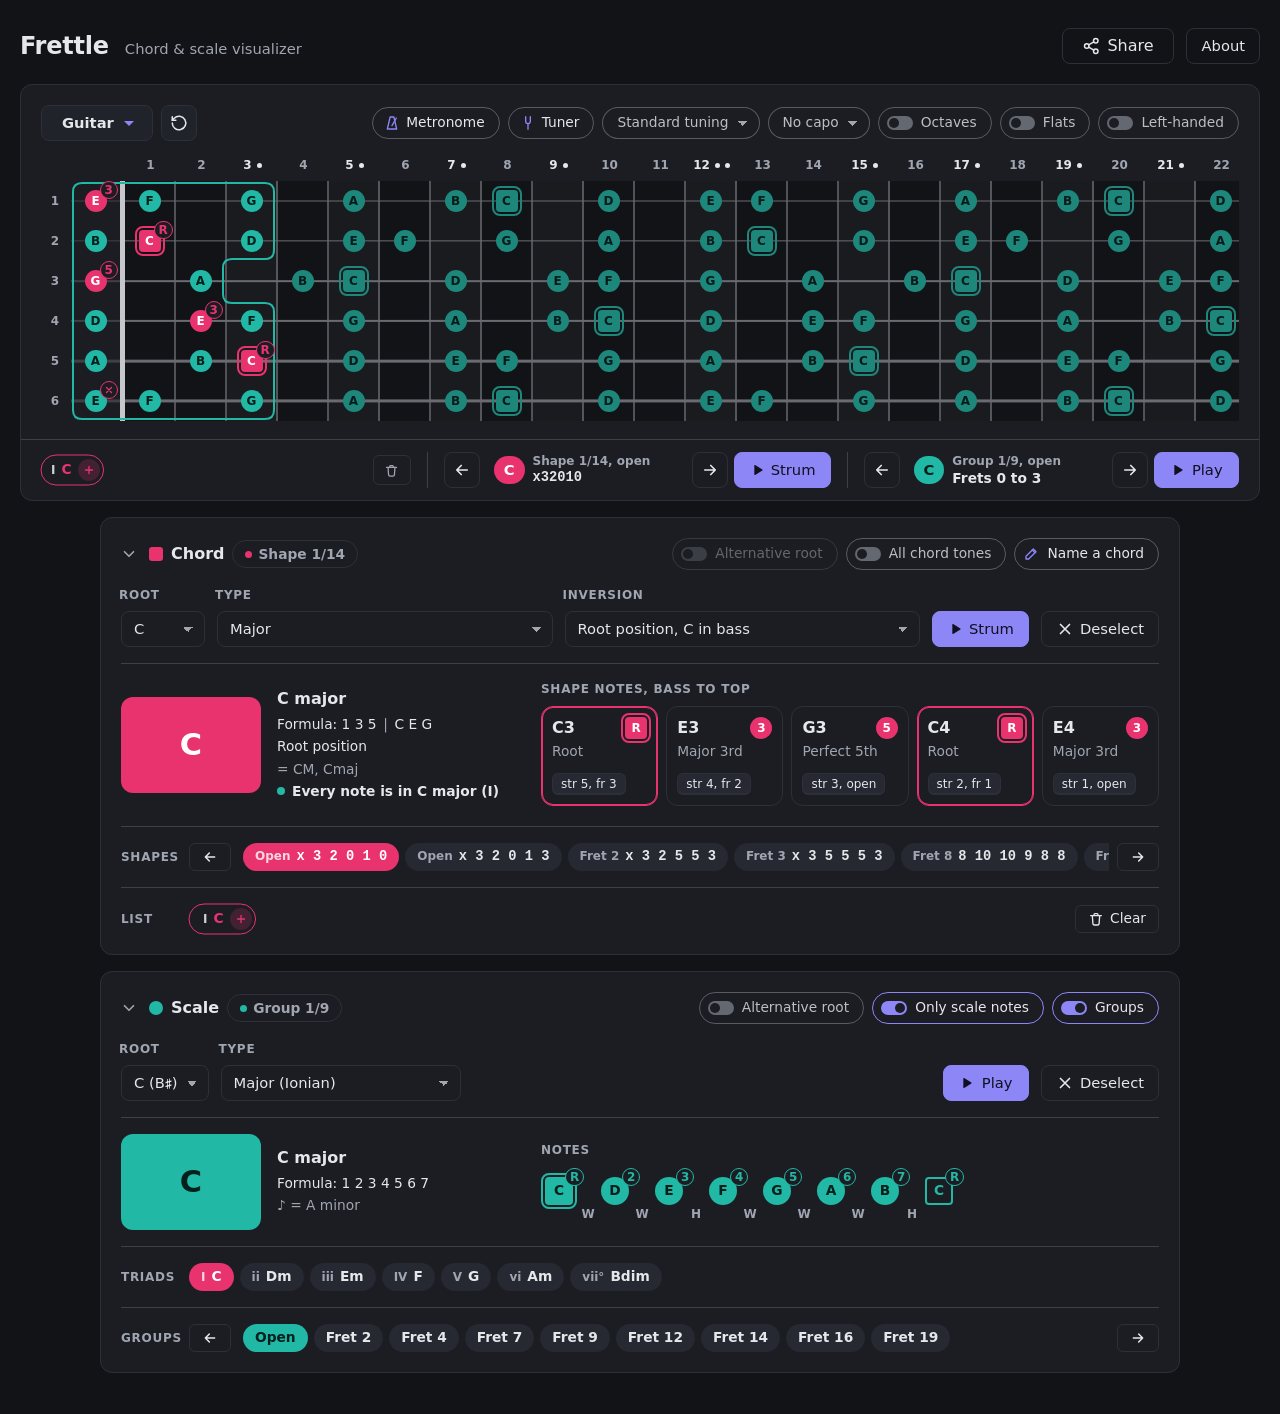
==== commit 01f353ff: "deploy: 8219d07e6594234cfa9d8a5271e9f8c7b491c2e5" ====
--- a/index.html
+++ b/index.html
@@ -4,7 +4,7 @@
   <meta charset="utf-8">
   <meta name="viewport" content="width=device-width, initial-scale=1, viewport-fit=cover">
   <title>Frettle: Chord &amp; Scale Visualizer for Guitar, Bass, Ukulele, Banjo &amp; Piano</title>
-  <meta name="description" content="Free chord and scale visualizer for guitar, bass, ukulele, mandolin, banjo and piano. See every note, chord shape and scale on the neck or the keys, in any tuning, with or without a capo, hear them played, and tune with the built-in tuner.">
+  <meta name="description" content="Free chord and scale visualizer for guitar, bass, ukulele, mandolin, banjo and piano. See every note, chord shape and scale on the neck or the keys, in any tuning, with or without a capo, hear them played, and use the built-in tuner and metronome.">
   <meta name="robots" content="index, follow">
   <link rel="canonical" href="https://frettle.gruvw.com/">
   <meta name="color-scheme" content="dark">
@@ -15,7 +15,7 @@
   <meta property="og:site_name" content="Frettle">
   <meta property="og:url" content="https://frettle.gruvw.com/">
   <meta property="og:title" content="Frettle: Chord &amp; Scale Visualizer for Guitar, Bass, Ukulele, Banjo &amp; Piano">
-  <meta property="og:description" content="Free chord and scale visualizer for guitar, bass, ukulele, mandolin, banjo and piano. See every note, chord shape and scale on the neck or the keys, in any tuning, with or without a capo, hear them played, and tune with the built-in tuner.">
+  <meta property="og:description" content="Free chord and scale visualizer for guitar, bass, ukulele, mandolin, banjo and piano. See every note, chord shape and scale on the neck or the keys, in any tuning, with or without a capo, hear them played, and use the built-in tuner and metronome.">
   <!-- The app icon as the preview picture, as a small thumbnail beside the
        title: 256px, under the 300px wide from which WhatsApp shows it as a
        big picture above it, at least the 200px Facebook asks for -->
@@ -26,7 +26,7 @@
   <meta property="og:image:alt" content="Frettle icon: a pink note on three strings">
   <meta name="twitter:card" content="summary">
   <meta name="twitter:title" content="Frettle: Chord &amp; Scale Visualizer">
-  <meta name="twitter:description" content="Free chord and scale visualizer for guitar, bass, ukulele, mandolin, banjo and piano. See every note, chord shape and scale on the neck or the keys, in any tuning, with or without a capo, hear them played, and tune with the built-in tuner.">
+  <meta name="twitter:description" content="Free chord and scale visualizer for guitar, bass, ukulele, mandolin, banjo and piano. See every note, chord shape and scale on the neck or the keys, in any tuning, with or without a capo, hear them played, and use the built-in tuner and metronome.">
   <meta name="twitter:image" content="https://frettle.gruvw.com/icon-256.png">
   <meta name="twitter:image:alt" content="Frettle icon: a pink note on three strings">
 
@@ -53,7 +53,7 @@
     "@type": "WebApplication",
     "name": "Frettle",
     "alternateName": "Frettle Chord & Scale Visualizer",
-    "description": "Free chord and scale visualizer for guitar, bass, ukulele, mandolin, banjo and piano. See every note, chord shape and scale on the neck or the keys, in any tuning, with or without a capo, hear them played, and tune with the built-in tuner.",
+    "description": "Free chord and scale visualizer for guitar, bass, ukulele, mandolin, banjo and piano. See every note, chord shape and scale on the neck or the keys, in any tuning, with or without a capo, hear them played, and use the built-in tuner and metronome.",
     "applicationCategory": "MusicApplication",
     "operatingSystem": "Any",
     "browserRequirements": "Requires JavaScript",
@@ -67,6 +67,7 @@
       "Scales with their notes, steps and triads",
       "Capo, octave map, left-handed mode and click-to-hear notes",
       "Tuner using the microphone, with the tuning's strings marked or chromatic",
+      "Metronome with tap tempo and time signatures",
       "6 and 7-string guitar, 4 and 5-string bass, ukulele (high or low G), baritone ukulele, mandolin, mandola, 5-string banjo, 88-key piano and 97-key uniso",
       "Alternate tunings: Drop D, DADGAD, open G and more"
     ]
@@ -99,7 +100,7 @@
       <!-- Wide screens: the neck's title is the instrument menu (app.js
            moves it to the header on phones) -->
       <h2 id="instWideSlot" class="neck-title">
-        <button type="button" id="instrumentPicker" class="inst-btn" aria-haspopup="dialog" title="Change instrument"></button>
+        <button type="button" id="instrumentPicker" class="inst-btn" aria-haspopup="dialog" title="Change instrument or reference pitch"></button>
         <!-- Reset: beside the instrument menu (app.js moves both; on
              phones it sits on the left, the menu centred) -->
         <button type="button" id="resetAll" class="btn icon reset-btn" aria-haspopup="dialog" aria-label="Reset"
@@ -110,9 +111,15 @@
            in place before the script runs: on phones this header is hidden. -->
       <div id="settingsWideSlot" class="settings-slot">
         <div id="settings" class="settings">
-          <!-- The tuning menu and the tuner before it (phones: the tuner on the Setup sheet's title row, see placeSettings) -->
+          <!-- The tuning menu, the metronome and the tuner before it (phones: the two side by side under the capo, see placeSettings) -->
           <div class="tuning-row">
-            <button type="button" id="tunerOpen" class="btn icon tuner-btn" aria-haspopup="dialog" aria-label="Tuner"
+            <!-- The metronome; while it plays, its tempo in place of its name and a stop at its end (as a list chip's ×) -->
+            <span id="metroTool" class="tool-wrap">
+              <button type="button" id="metroOpen" class="btn icon tool-btn" aria-haspopup="dialog" aria-label="Metronome"
+                    title="Metronome: keep time"><svg class="ico" viewBox="0 0 24 24" aria-hidden="true" fill="none" stroke="currentColor" stroke-width="2" stroke-linecap="round" stroke-linejoin="round"><path d="M9.2 3h5.6l4.2 18H5z"/><path d="M12 16L18.5 4.5"/></svg><span class="btn-label"><span class="tool-swap"><span class="tool-name">Metronome</span><span class="tool-bpm"><span id="metroShown" class="tool-num"></span><span class="tool-unit">bpm</span></span></span></span></button>
+              <button type="button" id="metroStop" class="tool-stop" aria-label="Stop the metronome" title="Stop the metronome" hidden><svg class="ico" viewBox="0 0 24 24" aria-hidden="true" fill="currentColor"><rect x="6.5" y="6.5" width="11" height="11" rx="1.5"/></svg></button>
+            </span>
+            <button type="button" id="tunerOpen" class="btn icon tool-btn" aria-haspopup="dialog" aria-label="Tuner"
                     title="Tuner: tune the strings with the microphone"><svg class="ico" viewBox="0 0 24 24" aria-hidden="true" fill="none" stroke="currentColor" stroke-width="2" stroke-linecap="round" stroke-linejoin="round"><path d="M8.5 2.5v7a3.5 3.5 0 0 0 7 0v-7"/><path d="M12 13v8.5"/></svg><span class="btn-label">Tuner</span></button>
             <button type="button" id="tuningSelect" class="select-btn pill-select" aria-haspopup="dialog" aria-label="Tuning"
                     title="How the strings are tuned"></button>
@@ -379,13 +386,13 @@
       </button>
     </div>
     <div class="picker-body about-body">
-      <p>Frettle is a free, open source app that shows every note, chord shape and scale on the neck of a guitar, bass, ukulele, mandolin, mandola or banjo, and on the keys of a piano or a uniso.
+      <p>Frettle is a free, open-source app that shows every note, chord shape and scale on the neck of a guitar, bass, ukulele, mandolin, mandola or banjo, and on the keys of a piano or a uniso.
         It has no ads and works offline.</p>
       <p>Pick a chord to see all the ways to play it up the neck, with the root and intervals marked and barres drawn in.
-        Pick a scale to see it across the whole fretboard, in hand-sized groups to step through, and see the chords that fit it.
+        Pick a scale to see it across the whole fretboard, in hand-sized groups to step through.
         Tap any note to hear it, or place notes on the neck to name the chord they make.
-        Tune your strings with the tuner, through the microphone or by ear.</p>
-      <p>It covers 6 and 7-string guitar, 4 and 5-string bass, ukulele (high or low G), baritone ukulele, mandolin, mandola
+        Tune your strings with the tuner, through the microphone or by ear, and keep time with the metronome.</p>
+      <p>Made for 6 and 7-string guitar, 4 and 5-string bass, ukulele (high or low G), baritone ukulele, mandolin, mandola
         and 5-string banjo, in standard tuning, Drop D, DADGAD, open G, double C and other alternate tunings, or custom ones saved by name, with or without a capo,
         as well as the 88 keys of a piano and the 97 keys of a uniso.</p>
     </div>
@@ -427,7 +434,6 @@
     <div class="about-links share-actions">
       <!-- Copy text: the text alone, no link (an icon on phones) -->
       <button type="button" id="shareText" class="btn icon side-action" aria-label="Copy text" title="Copy the text without the link"><svg class="ico" viewBox="0 0 24 24" aria-hidden="true" fill="none" stroke="currentColor" stroke-width="2" stroke-linecap="round" stroke-linejoin="round"><rect x="9" y="9" width="11" height="11" rx="2"/><path d="M15 9V6a2 2 0 0 0-2-2H6a2 2 0 0 0-2 2v7a2 2 0 0 0 2 2h3"/></svg><span class="btn-label">Text</span></button>
-      <button type="button" id="shareCancel" class="btn"><span class="tx">Cancel</span></button>
       <button type="button" id="shareGo" class="btn primary"><span class="tx">Copy link</span></button>
     </div>
   </dialog>
@@ -484,7 +490,6 @@
     <div id="tuneActions" class="about-links share-actions">
       <!-- Save: keep the tuning under a name, in the tuning menu (a bookmark on phones) -->
       <button type="button" id="tuneSave" class="btn icon side-action" aria-label="Save" title="Save this tuning under a name"><svg class="ico" viewBox="0 0 24 24" aria-hidden="true" fill="none" stroke="currentColor" stroke-width="2" stroke-linecap="round" stroke-linejoin="round"><path d="M6.5 4h11a1 1 0 0 1 1 1v15.2l-6.5-4.4-6.5 4.4V5a1 1 0 0 1 1-1z"/></svg><span class="btn-label">Save</span></button>
-      <button type="button" id="tuneCancel" class="btn"><span class="tx">Cancel</span></button>
       <button type="button" id="tuneDone" class="btn primary"><span class="tx">Select</span></button>
     </div>
     <!-- Its name, asked once Save is pressed (in place of the buttons above) -->
@@ -559,6 +564,8 @@
   <dialog id="tuner" class="picker tuner" aria-labelledby="tunerTitle">
     <div class="picker-head">
       <h2 id="tunerTitle">Tuner</h2>
+      <!-- The reference pitch it measures against (set in the instrument menu), when not 440 -->
+      <span id="tunerPitch" class="tuner-pitch" title="Reference pitch: change it in the instrument menu" hidden></span>
       <button type="button" id="tunerClose" class="btn icon" aria-label="Close">
         <svg class="ico" viewBox="0 0 24 24" aria-hidden="true" fill="none" stroke="currentColor" stroke-width="2.2" stroke-linecap="round" stroke-linejoin="round"><path d="M6 6l12 12M18 6L6 18"/></svg>
       </button>
@@ -589,6 +596,39 @@
         <button type="button" id="tunerRetry" class="btn primary"></button>
       </div>
       <p id="tunerHint" class="tuner-hint" aria-live="polite"></p>
+    </div>
+  </dialog>
+
+  <!-- Metronome: ticks until stopped or closed (sound.js: openMetronome) -->
+  <dialog id="metronome" class="picker metronome" aria-labelledby="metroTitle">
+    <div class="picker-head">
+      <h2 id="metroTitle">Metronome</h2>
+      <button type="button" id="metroClose" class="btn icon" aria-label="Close">
+        <svg class="ico" viewBox="0 0 24 24" aria-hidden="true" fill="none" stroke="currentColor" stroke-width="2.2" stroke-linecap="round" stroke-linejoin="round"><path d="M6 6l12 12M18 6L6 18"/></svg>
+      </button>
+    </div>
+    <div class="picker-body metro-body">
+      <!-- Each beat of the bar, the first bigger, the one sounding lit (no time signature: one, lit at every beat); tapped, another grouping.
+           On top, over the tempo: in view while it changes, on landscape phones too (their popup scrolls) -->
+      <button type="button" id="metroBeats" class="metro-beats"></button>
+      <div class="metro-head">
+        <span id="metroTempoLabel" class="label">Tempo (BPM)</span>
+        <button type="button" id="metroTap" class="btn small metro-tap" aria-label="Tap tempo" title="Tap the beat to set the tempo (T)"><span class="tx">Tap</span></button>
+      </div>
+      <div class="metro-tempo">
+        <button type="button" id="metroSlower" class="btn icon metro-step" aria-label="Slower" title="Slower (−)"><svg class="ico" viewBox="0 0 24 24" aria-hidden="true" fill="none" stroke="currentColor" stroke-width="2.2" stroke-linecap="round"><path d="M6 12h12"/></svg></button>
+        <div class="metro-read">
+          <span id="metroBpm" class="metro-num"></span>
+          <span id="metroMarking" class="metro-marking"></span>
+        </div>
+        <button type="button" id="metroFaster" class="btn icon metro-step" aria-label="Faster" title="Faster (+)"><svg class="ico" viewBox="0 0 24 24" aria-hidden="true" fill="none" stroke="currentColor" stroke-width="2.2" stroke-linecap="round"><path d="M6 12h12M12 6v12"/></svg></button>
+      </div>
+      <input type="range" id="metroTempo" class="metro-slider" min="30" max="250" step="1" aria-labelledby="metroTempoLabel">
+      <span id="metroMeterLabel" class="label metro-meter-label">Time signature</span>
+      <div id="metroMeters" class="metro-meters" role="group" aria-labelledby="metroMeterLabel"></div>
+    </div>
+    <div class="about-links metro-actions">
+      <button type="button" id="metroGo" class="btn primary metro-go"></button>
     </div>
   </dialog>
 
--- a/styles.css
+++ b/styles.css
@@ -141,6 +141,7 @@
    which would win over the page's) */
 dialog, button { -webkit-user-select: none; user-select: none; }
 #chordStrum, #dockStrum, #namerPlay { -webkit-touch-callout: none; }   /* (held: the chord arpeggiated, no phone's menu for it) */
+.hold-step { -webkit-touch-callout: none; touch-action: none; }   /* (− and + held, faster and faster: no menu, no scroll to end it) */
 .np-head, .about-body { -webkit-user-select: text; user-select: text; }
 input { -webkit-user-select: text; user-select: text; }   /* (a field you could not type in, on iPhones, otherwise) */
 
@@ -211,10 +212,12 @@
 .inst-slot .reset-btn { position: absolute; left: 0; top: 50%; transform: translateY(-50%); }
 /* (phones: a long name wraps, the tuning on the next line, rather than be cut short) */
 .inst-slot .inst-btn { max-width: calc(100% - 2 * (var(--control-h) + var(--sp-2))); height: auto; min-height: var(--control-h); padding-block: 6px; white-space: normal; }
-.inst-slot .inst-label { display: block; text-align: center; line-height: 1.25; }
+.inst-slot .inst-label { flex-wrap: wrap; justify-content: center; row-gap: 10px; text-align: center; line-height: 1.25; }   /* (as the tuner's: its gap, wrapped under it if need be) */
 .inst-slot .inst-name { overflow: visible; }
 .inst-slot .inst-tuning { display: inline-block; overflow: visible; }   /* (whole, on the next line if need be) */
 .inst-slot .inst-label.stacked { display: grid; justify-items: center; row-gap: 10px; }   /* (under the name: see stackInstLabel) */
+.inst-slot .inst-label.stacked .inst-tuning.split { display: contents; }   /* (the tuning, then the pitch: lines of the stack, see stackInstLabel) */
+.inst-tuning.split .inst-pitch::before { content: none; }
 .inst-slot .inst-btn:has(.inst-label.stacked) { padding-block: 14px; }   /* (as much room above and below its text as on one line: the stacked lines are trimmed to their letters) */
 .neck-title .reset-btn { flex: none; background: color-mix(in srgb, var(--kbd-bg) 50%, var(--panel)); }
 /* Reset's popup: what goes, a line each ("CHORD Dm") */
@@ -317,13 +320,28 @@
   .tune-note:hover { background: var(--kbd-bg); }
 }
 
-/* Share and Load link popups: a little wider than the menus, Cancel and
-   the main button side by side (in Share, Copy text before them: a
-   .side-action, as the tuning popup's Save) */
+/* Share and Load link popups: a little wider than the menus, their
+   buttons side by side (in Share, Copy text before Copy link: a
+   .side-action, as the tuning popup's Save; closed by ×, Escape, outside) */
 .picker.share { width: min(440px, calc(100vw - 24px)); }
 .about-links.share-actions { flex-direction: row; justify-content: center; gap: var(--sp-3); }
 .share-actions .btn:not(.icon) { flex: 0 1 120px; }   /* 120px wide, narrower if there is no room (never than its words) */
 #shareText.failed { color: var(--warn); }
+/* Its side action (Copy text, Save) with its word too, phones included,
+   whenever the row has room for it beside the main button at its widest
+   (in ems: a larger text needing more). Share: "Share link" and its icon,
+   on phones with a share sheet, 221px (from 320px phones); the tuning
+   popup: Select, 179px (all). A link not copied: its words the whole row */
+.about-links.share-actions:has(> .side-action) { container: actions / inline-size; }
+@container actions (min-width: 12.6em) {
+  #tuneActions > .btn.side-action { width: auto; padding: 0 14px; }
+  #tuneActions > .side-action .btn-label { display: inline; }
+}
+@container actions (min-width: 15.2em) {
+  #share .share-actions > .btn.side-action { width: auto; padding: 0 14px; }
+  #share .share-actions > .side-action .btn-label { display: inline; }
+}
+.share-actions.failing > .side-action { display: none; }
 .about-links[hidden] { display: none; }
 
 /* Tuning popup: Save (a .side-action: a bookmark on phones, with its word
@@ -479,6 +497,12 @@
    fill is a touch lighter */
 .neck-title .inst-btn { background: color-mix(in srgb, var(--kbd-bg) 50%, var(--panel)); }
 .inst-tuning { font-weight: 500; color: var(--muted); }
+/* The reference pitch, when not 440, after the tuning: "Drop D · A = 432";
+   whole, on the next line if need be; a long tuning name cut short first */
+.inst-tuning:has(.inst-pitch) { display: inline-flex; flex-wrap: wrap; justify-content: center; column-gap: var(--sp-1); }
+.inst-tname { min-width: 0; overflow: hidden; text-overflow: ellipsis; }
+.inst-pitch { flex: none; white-space: nowrap; }
+.inst-tname + .inst-pitch::before { content: "·"; margin-right: var(--sp-1); font-weight: 800; }   /* (bold: plainer, between two muted names) */
 .inst-btn:focus-visible { outline: 2px solid var(--accent); outline-offset: 2px; }
 @media (hover: hover) { .inst-btn:hover { border-color: color-mix(in srgb, var(--accent) 60%, var(--border)); } }
 
@@ -644,10 +668,17 @@
 .select-btn:focus-visible, .pick:focus-visible, .btn:focus-visible, .pill-toggle:focus-visible, .chip:focus-visible,
 .tab:focus-visible, .dock-shape-info:focus-visible, .np-note:focus-visible, .scale-note:focus-visible, a:focus-visible,
 .lk-row:focus-visible, .tune-step:focus-visible, .tune-note:focus-visible, .tune-num.reset:focus-visible, .recent-clear:focus-visible,
-.tuner-string:focus-visible, .tuner-fold:focus-visible {
+.tuner-string:focus-visible, .tuner-fold:focus-visible, .metro-meter:focus-visible, .metro-slider:focus-visible {
   outline: 2px solid var(--accent);
   outline-offset: 2px;
 }
+/* No ring unless the keyboard is moving the focus (html.keyboard, see
+   app.js: Tab, the arrows): not after a click, a tap or a shortcut key
+   (Space, Escape: the focus put back on a button would show one). A text
+   field keeps its own (.text-input: where the typing goes) */
+html:not(.keyboard) :focus-visible:not(.text-input) { outline: none; }
+html:not(.keyboard) .sheet-close:focus-visible span { outline: none; }
+html:not(.keyboard) .scale-note.root:focus-visible::before { content: none; }
 /* A control that takes the keyboard focus is scrolled into view with its
    ring (app.js), this far from the edge of the row, popup or page */
 button, a { scroll-margin: 6px; }
@@ -656,16 +687,64 @@
 /* Switch-style toggles and the capo button (the neck settings) */
 .settings { display: grid; grid-template-columns: 1fr 1fr; gap: var(--sp-2); }   /* phones: two switches a row */
 .settings .select-btn { grid-column: 1 / -1; }   /* menus full width */
-/* The tuning menu, and on wide screens the tuner before it, a pill as tall
-   as the others (see there); on phones the tuner is on the Setup sheet's
-   title row, as Name a chord is on the Chord sheet's (placeSettings) */
+/* The tuning menu, and on wide screens the tools before it (the metronome,
+   the tuner), pills as tall as the others (see there); on phones the tools
+   are two tiles side by side under the capo, as the switches are
+   (placeSettings), the metronome after Flats on a keyboard */
 .tuning-row { grid-column: 1 / -1; display: flex; gap: var(--sp-2); min-width: 0; }
 .tuning-row .select-btn { flex: 1; min-width: 0; }
-.tuner-btn { color: var(--text); }
-.tuner-btn .ico { color: var(--accent); }   /* (as Name a chord: a button, its icon purple, its words never dimmed) */
-.panel-head > .tuner-btn { width: auto; gap: 10px; padding: 0 12px; font-size: var(--fs-sm); }
-.panel-head > .tuner-btn .ico { width: 16px; height: 16px; }
-.panel-head > .tuner-btn .btn-label { display: inline; }
+.tool-btn { color: var(--text); }
+.tool-btn .ico { color: var(--accent); }   /* (as Name a chord: a button, its icon purple, its words never dimmed) */
+.tool-btn.on, .tuning-row .tool-btn.on { border-color: var(--accent); }   /* (the metronome, on: as a switch that is on) */
+.settings > .tool-btn, .settings > .tool-wrap > .tool-btn { width: auto; justify-content: flex-start; gap: var(--sp-3); padding: 0 14px; font-size: var(--fs-md); }
+.settings > .tool-btn .ico, .settings > .tool-wrap > .tool-btn .ico { width: 26px; height: 18px; }   /* (as wide as a switch's dot: the words in line with the switches') */
+.settings > .tool-btn .btn-label, .settings > .tool-wrap > .tool-btn .btn-label { display: inline; text-box: trim-both cap alphabetic; }
+body.piano .settings > #metroTool { order: 1; }
+/* The metronome and, while it plays, its tempo in place of its name and a
+   stop inside its end (a round button, as the chord list's ×). Its name
+   kept, unseen, under the tempo: the button as wide either way (wide
+   screens; on phones, its tile's own width, the name gone) */
+.tool-wrap { position: relative; display: flex; min-width: 0; }
+.tool-wrap > .tool-btn { flex: 1; min-width: 0; }
+.tool-stop {
+  position: absolute;
+  top: 50%;
+  right: 8px;
+  display: grid;
+  place-items: center;
+  width: 26px;
+  height: 26px;
+  margin-top: -13px;
+  padding: 0;
+  border: 0;
+  border-radius: 50%;
+  background: color-mix(in srgb, var(--accent) 22%, transparent);
+  color: var(--accent);
+  cursor: pointer;
+}
+.tool-stop[hidden] { display: none; }
+.tool-stop .ico { width: 14px; height: 14px; }
+.tool-stop:focus-visible { outline: 2px solid var(--accent); outline-offset: 1px; }
+@media (hover: hover) { .tool-stop:hover { background: color-mix(in srgb, var(--accent) 38%, transparent); } }
+.tool-swap { display: inline-grid; }
+.tool-swap > span { grid-area: 1 / 1; text-align: start; }
+.tool-bpm { visibility: hidden; }
+.tool-wrap.on .tool-name { visibility: hidden; }
+/* The tempo, and "bpm" after it while there is room (on one line: with no
+   room, the unit wraps to the line under it, unseen, the tempo alone), in
+   the middle between the icon and the stop */
+.tool-wrap.on .tool-bpm { visibility: visible; display: flex; flex-wrap: wrap; justify-content: center; align-items: baseline; column-gap: 4px; height: 1em; line-height: 1; overflow: hidden; overflow: visible clip; }   /* (only the line under it hidden: the tempo never cut, at worst a little into the gaps) */
+.tool-num { font-variant-numeric: tabular-nums; }
+.tool-unit { font-size: var(--fs-xs); font-weight: 600; color: var(--muted); }
+.settings > .tool-wrap.on .tool-name { display: none; }
+/* Phones: a name with no room (the narrowest phones) cut short with "…"
+   rather than run out of its tile: one plain line (the tempo there only
+   while it plays) */
+.settings > .tool-btn .btn-label, .settings > .tool-wrap > .tool-btn .btn-label, .settings > .tool-wrap .tool-swap { display: block; min-width: 0; overflow: hidden; text-overflow: ellipsis; white-space: nowrap; }
+.settings > .tool-wrap:not(.on) .tool-bpm { display: none; }
+.settings > .tool-wrap.on > .tool-btn .btn-label, .settings > .tool-wrap.on .tool-swap { overflow: visible; }   /* (the tempo never cut: at worst a little into the gap before the stop) */
+.settings > .tool-wrap.on > .tool-btn { padding-right: 46px; }   /* (8 + 26 + 12: the stop's room, as far from the tempo as the icon) */
+.settings > .tool-wrap.on > .tool-btn .btn-label { flex: 1; text-align: center; }
 .settings .whole, .switch-row .whole { grid-column: 1 / -1; }   /* phones: an odd last switch, the whole row (fitSwitches) */
 .settings-slot:empty { display: none; }
 .pill-toggle {
@@ -1161,7 +1240,7 @@
 /* A keyboard has no tuning, capo, mirror image or octave shading: their
    controls go (its octave numbers always show; its groups, an octave each:
    see keyboardGroups) */
-body.piano .tuning-row, body.piano #tunerOpen, body.piano #tuningSelect, body.piano #capoSelect, body.piano #tglOctaves, body.piano #tglLefty { display: none; }   /* (a keyboard: no tuner either) */
+body.piano .tuning-row:not(:has(#metroOpen)), body.piano #tunerOpen, body.piano #tuningSelect, body.piano #capoSelect, body.piano #tglOctaves, body.piano #tglLefty { display: none; }   /* (a keyboard: no tuner either; the metronome stays, and its row with it) */
 
 /* The strip (app.js): each string's first cell, held at the edge of the
    view once the neck has scrolled past it, over everything on the neck.
@@ -1491,7 +1570,7 @@
 /* The instrument button's two names are cut short with "…", so they clip
    at their edges: cut to the capitals, they keep room around them for
    accents and tails (padding, taken back by the margins) */
-.inst-name, .inst-tuning { text-box: trim-both cap alphabetic; padding: 0.35em 0; margin: -0.35em 0; }
+.inst-name, .inst-tuning, .inst-tuning.split > * { text-box: trim-both cap alphabetic; padding: 0.35em 0; margin: -0.35em 0; }
 
 /* ==========================================================================
    Dock (phones): shape bar + tabs fixed at the bottom; a tab opens its panel
@@ -1535,6 +1614,7 @@
    a swipe starts sideways, past setupDockTouch). Wide screens: in the quick
    bar, part of the page, which scrolls from it as from anywhere. */
 #dock .recent-chips { touch-action: pan-x; }
+.recent-chips li { -webkit-touch-callout: none; }   /* (held: a chip dragged, no iPhone menu for it) */
 /* The dock's row: its scrollbar is hidden (it would push the chips around);
    when the chips do not all fit, a thin bar under them shows how far along
    the row is and that it scrolls (app.js sizes and moves its thumb) */
@@ -2177,6 +2257,8 @@
   /* A long tuning name (a saved one) is cut short in the neck's header */
   #tuningSelect { max-width: 220px; }
   .neck-title .inst-tuning { max-width: 220px; }
+  .neck-title .inst-tuning:has(.inst-pitch) { max-width: none; flex-wrap: nowrap; }   /* (the pitch whole: its tuning's name cut short instead) */
+  .neck-title .inst-tname { max-width: 220px; white-space: nowrap; }
   .bar .push-right { margin-left: auto; }
 
   .panel { padding: 20px; }
@@ -2322,10 +2404,13 @@
   .scale-bar .deselect { order: 4; }
   .scale-bar .push-right { margin-left: 0; }
   .pill-toggle { height: 32px; padding: 0 14px 0 var(--sp-2); gap: var(--sp-2); border-radius: var(--r-pill); border-color: color-mix(in srgb, var(--muted) 45%, transparent); font-size: var(--fs-sm); }
-  .tuning-row .tuner-btn { width: auto; height: 32px; padding: 0 14px 0 11px; gap: 6px; border-radius: var(--r-pill); border-color: color-mix(in srgb, var(--muted) 45%, transparent); color: var(--text); font: 500 var(--fs-sm)/1 var(--font); }   /* (its icon and "Tuner", as a pill) */
-  .tuning-row .tuner-btn .ico { width: 16px; height: 16px; }
+  .tuning-row .tool-btn { width: auto; height: 32px; padding: 0 14px 0 11px; gap: 6px; border-radius: var(--r-pill); border-color: color-mix(in srgb, var(--muted) 45%, transparent); color: var(--text); font: 500 var(--fs-sm)/1 var(--font); }   /* (its icon and its name, as a pill) */
+  .tuning-row .tool-btn .ico { width: 16px; height: 16px; }
+  .tuning-row .tool-wrap { flex: none; }
+  .tuning-row .tool-stop { right: 5px; width: 22px; height: 22px; margin-top: -11px; }   /* (as a list chip's ×, in a 32px pill: over the end of the name's room) */
+  .tuning-row .tool-wrap.on .tool-bpm { padding-right: 19px; }   /* (the room the stop takes from the name's, 13px, and 6 as from the icon: the tempo in the middle of what is left) */
   .tuning-row .select-btn { flex: none; }
-  .tuner-btn:not(:disabled):hover { border-color: var(--accent); }
+  .tool-btn:not(:disabled):hover { border-color: var(--accent); }
   .pill-select {
     width: auto;
     height: 32px;
@@ -2426,6 +2511,31 @@
    ========================================================================== */
 .tuner { --tuner-cell: 50px; }
 .tuner-body { gap: var(--sp-3); padding-bottom: var(--sp-4); }
+/* Its title row: the reference pitch in its middle, quiet */
+.picker.tuner .picker-head { position: relative; }
+.tuner-pitch { position: absolute; left: 50%; top: 50%; transform: translate(-50%, -50%); font-size: var(--fs-sm); font-variant-numeric: tabular-nums; color: var(--muted); white-space: nowrap; cursor: default; }   /* (its tooltip: where to change it) */
+/* The instrument menu's foot: the reference pitch, a setting, not one more
+   family of instruments: under a rule, its label as a field's, Reset always
+   on its line. Wide enough (a computer's popup), all on that line, − and +
+   at its end, Reset just before them; else − and + centred on a line of
+   their own under it. Reset's room kept: nothing moves as it comes and goes */
+.pitch-foot { container-type: inline-size; margin-top: var(--sp-4); padding-top: var(--sp-3); border-top: 1px solid var(--divider); }
+.pitch-grid { display: grid; grid-template-columns: minmax(0, 1fr) auto auto auto minmax(0, 1fr); align-items: center; gap: var(--sp-2) var(--sp-3); }
+.pitch-grid > .label { grid-row: 1; grid-column: 1 / -1; justify-self: start; white-space: nowrap; }
+.pitch-grid > .pitch-reset { grid-row: 1; grid-column: 1 / -1; justify-self: end; }
+.pitch-grid > [data-pitch="-1"] { grid-row: 2; grid-column: 2; }
+.pitch-grid > .pitch-value { grid-row: 2; grid-column: 3; }
+.pitch-grid > [data-pitch="1"] { grid-row: 2; grid-column: 4; }
+.pitch-reset[hidden] { display: inline-flex; visibility: hidden; }
+@container (min-width: 420px) {
+  .pitch-grid { grid-template-columns: minmax(0, 1fr) auto auto auto auto; }
+  .pitch-grid > .label { grid-column: 1; }
+  .pitch-grid > .pitch-reset { grid-column: 2; }
+  .pitch-grid > [data-pitch="-1"] { grid-row: 1; grid-column: 3; }
+  .pitch-grid > .pitch-value { grid-row: 1; grid-column: 4; }
+  .pitch-grid > [data-pitch="1"] { grid-row: 1; grid-column: 5; }
+}
+.pitch-value { min-width: 8ch; text-align: center; white-space: nowrap; font: 600 var(--fs-md)/1 var(--font); font-variant-numeric: tabular-nums; }
 .tuner-body:last-child { padding-bottom: var(--sp-4); }
 .tuner-head { display: flex; align-items: center; justify-content: space-between; gap: var(--sp-2); min-height: 28px; }
 .tuner-tuning { flex: 1 1 auto; flex-wrap: wrap; row-gap: 10px; font: 600 var(--fs-md)/1.2 var(--font); color: var(--text); }   /* (as the instrument menu writes them: its name, then any tuning, muted) */
@@ -2433,6 +2543,7 @@
 .tuner-fold { display: grid; place-items: center; width: 28px; height: 28px; padding: 0; border: 0; border-radius: var(--r-sm); background: transparent; color: var(--muted); cursor: pointer; }
 .tuner-fold .ico { transition: transform 150ms ease; transform: rotate(180deg); }   /* open: the arrow up, to fold */
 .tuner-head.folded .tuner-fold .ico { transform: none; }
+.tuner-head.folded { cursor: pointer; }   /* (a click on it unfolds it, as a folded panel) */
 .tuner-fold[hidden] { display: none; }
 .tuner-clear { display: inline-flex; align-items: center; gap: 4px; height: 28px; margin-left: auto; padding: 0 8px; border: 0; border-radius: var(--r-sm); background: transparent; color: var(--muted); font: 500 var(--fs-sm)/1 var(--font); cursor: pointer; }
 .tuner-clear .ico { width: 14px; height: 14px; }
@@ -2586,3 +2697,88 @@
 .tuner-message p[hidden] { display: none; }
 .tuner-message-title { color: var(--text); font-size: var(--fs-md); font-weight: 600; }
 .tuner-message .btn[hidden] { display: none; }
+
+/* ==========================================================================
+   Metronome popup: the tempo (its number between − and +, its Italian
+   name, a slider; Tap on its label's row), the time signatures as tiles
+   (the menus'), the bar's beats, Start / Stop under them
+   ========================================================================== */
+.picker.metronome { width: min(440px, calc(100vw - 24px)); }
+.metro-body { gap: var(--sp-3); }
+.metro-head { display: flex; align-items: center; justify-content: space-between; gap: var(--sp-2); min-height: 32px; }
+.metro-tap { touch-action: manipulation; }
+.metro-tap.tapped { animation: metro-tap 180ms ease-out; }
+@keyframes metro-tap { from { border-color: var(--accent); background: var(--accent-soft); } }
+.metro-tempo { display: grid; grid-template-columns: auto minmax(0, 1fr) auto; align-items: center; gap: var(--sp-3); width: 100%; max-width: 260px; margin-inline: auto; }   /* (− and + near the number) */
+.metro-step { user-select: none; -webkit-user-select: none; }   /* (held: see .hold-step) */
+.metro-read { display: grid; justify-items: center; gap: 8px; }
+.metro-num { display: block; font: 700 2.75rem/1 var(--font); font-variant-numeric: tabular-nums; letter-spacing: -0.02em; text-box: trim-both cap alphabetic; }
+.metro-marking { font-size: var(--fs-sm); font-style: italic; color: var(--muted); }
+/* The slider: a thin track, purple up to its knob */
+.metro-slider {
+  --f: 0.5;
+  -webkit-appearance: none;
+  appearance: none;
+  display: block;
+  width: 100%;
+  height: 28px;
+  margin: 0;
+  border-radius: var(--r-pill);
+  background: transparent;
+  cursor: pointer;
+}
+.metro-slider::-webkit-slider-runnable-track { height: 4px; border-radius: 2px; background: linear-gradient(to right, var(--accent) calc(10px + (100% - 20px) * var(--f)), var(--border) 0); }
+.metro-slider::-webkit-slider-thumb { -webkit-appearance: none; appearance: none; width: 20px; height: 20px; margin-top: -8px; border: 0; border-radius: 50%; background: var(--accent); box-shadow: 0 0 0 3px var(--panel); }
+.metro-slider::-moz-range-track { height: 4px; border-radius: 2px; background: var(--border); }
+.metro-slider::-moz-range-progress { height: 4px; border-radius: 2px; background: var(--accent); }
+.metro-slider::-moz-range-thumb { width: 20px; height: 20px; border: 0; border-radius: 50%; background: var(--accent); box-shadow: 0 0 0 3px var(--panel); }
+.metro-meter-label { margin-top: var(--sp-2); }
+.metro-meters { display: grid; grid-template-columns: repeat(5, minmax(0, 1fr)); gap: var(--sp-2); }   /* (in quarters, then in eighths) */
+/* A time signature as written on a score: one number over the other */
+.metro-meter {
+  display: grid;
+  justify-items: center;
+  align-content: center;
+  row-gap: 4px;   /* (between its two numbers) */
+  height: 56px;
+  padding: 0;
+  border: 1px solid var(--border);
+  border-radius: var(--r-md);
+  background: var(--kbd-bg);
+  color: var(--text);
+  font: 700 var(--fs-lg)/1.05 var(--font);
+  font-variant-numeric: tabular-nums;
+  cursor: pointer;
+  transition: border-color 100ms, background-color 100ms;
+}
+.metro-meter[aria-pressed="true"] { background: var(--accent-soft); border-color: var(--accent); box-shadow: inset 0 0 0 1px var(--accent); }
+@media (hover: hover) { .metro-meter:hover { border-color: var(--accent); } }
+/* The beats, on top (over the tempo, nearer its line than the rest are
+   to one another): a dot each, the first bigger, a group's first a little apart
+   (and a little bigger); the one heard lit at once, fading quickly, out
+   before the next. Each in a cell as wide as the row allows (up to 20px:
+   12/8 on the narrowest phones). The row a button: tapped, another
+   grouping (none to choose: still) */
+.metro-beats { display: flex; justify-content: center; align-items: center; width: fit-content; min-width: 0; max-width: 100%; margin: 0 auto -6px; height: 32px; padding: 0 min(var(--sp-3), 2.5vw); border: 0; border-radius: var(--r-md); background: transparent; color: inherit; cursor: pointer; touch-action: manipulation; }
+.metro-beats:disabled { cursor: default; }
+.metro-beats:focus-visible { outline: 2px solid var(--accent); outline-offset: 2px; }
+@media (hover: hover) { .metro-beats:not(:disabled):hover { background: color-mix(in srgb, var(--muted) 10%, transparent); } }
+.metro-cell { flex: 0 1 auto; width: 20px; min-width: 0; display: grid; place-items: center; }   /* (a width, not a basis: the row as wide as 20px each, then narrower as it must) */
+.metro-cell.group { width: 22px; margin-left: min(12px, 3vw); }
+.metro-cell:first-child { width: 24px; }   /* (the bigger dots, more room: lit, their glow clear of the next) */   /* (both a little less on the narrowest phones: 12/8 in the row) */
+.metro-beat { flex: none; width: 12px; height: 12px; border-radius: 50%; background: color-mix(in srgb, var(--muted) 35%, var(--panel)); }   /* (solid, as seen on the popup: lit, it fades back to it evenly, not purple to the end) */
+.metro-beat.first { width: 17px; height: 17px; }   /* (12, 14, 17: as 1, 1.2, 1.4, in whole pixels) */
+.metro-cell.group .metro-beat { width: 14px; height: 14px; }   /* (as it sounds: the bar's first loudest, a group's a little less, the others least) */
+.metro-beat.on { background: var(--accent); box-shadow: 0 0 0 3px color-mix(in srgb, var(--accent) 45%, transparent); }   /* (a border: each dot lit 6px bigger, whatever its size, not grown) */
+/* A bar too crowded for them (12/8 on a narrow phone: see fitMetroBeats):
+   each dot a little smaller (10, 12, 14), or, still too crowded, smaller
+   again (8, 10, 11, its border thinner): as 1, 1.2, 1.4 each time */
+.metro-beats.smaller .metro-beat { width: 10px; height: 10px; }
+.metro-beats.smaller .metro-cell.group .metro-beat { width: 12px; height: 12px; }
+.metro-beats.smaller .metro-beat.first { width: 14px; height: 14px; }
+.metro-beats.smallest .metro-beat { width: 8px; height: 8px; }
+.metro-beats.smallest .metro-cell.group .metro-beat { width: 10px; height: 10px; }
+.metro-beats.smallest .metro-beat.first { width: 11px; height: 11px; }
+.metro-beats.smallest .metro-beat.on { box-shadow: 0 0 0 2px color-mix(in srgb, var(--accent) 45%, transparent); }
+.metro-beat.on.ending { background: color-mix(in srgb, var(--muted) 35%, var(--panel)); box-shadow: 0 0 0 0 transparent; transition: background-color var(--fade, 80ms) ease-out, box-shadow var(--fade, 80ms) ease-out; }   /* (over a moment before the next beat: see metroFrame) */
+.metro-go { width: 100%; max-width: 280px; }
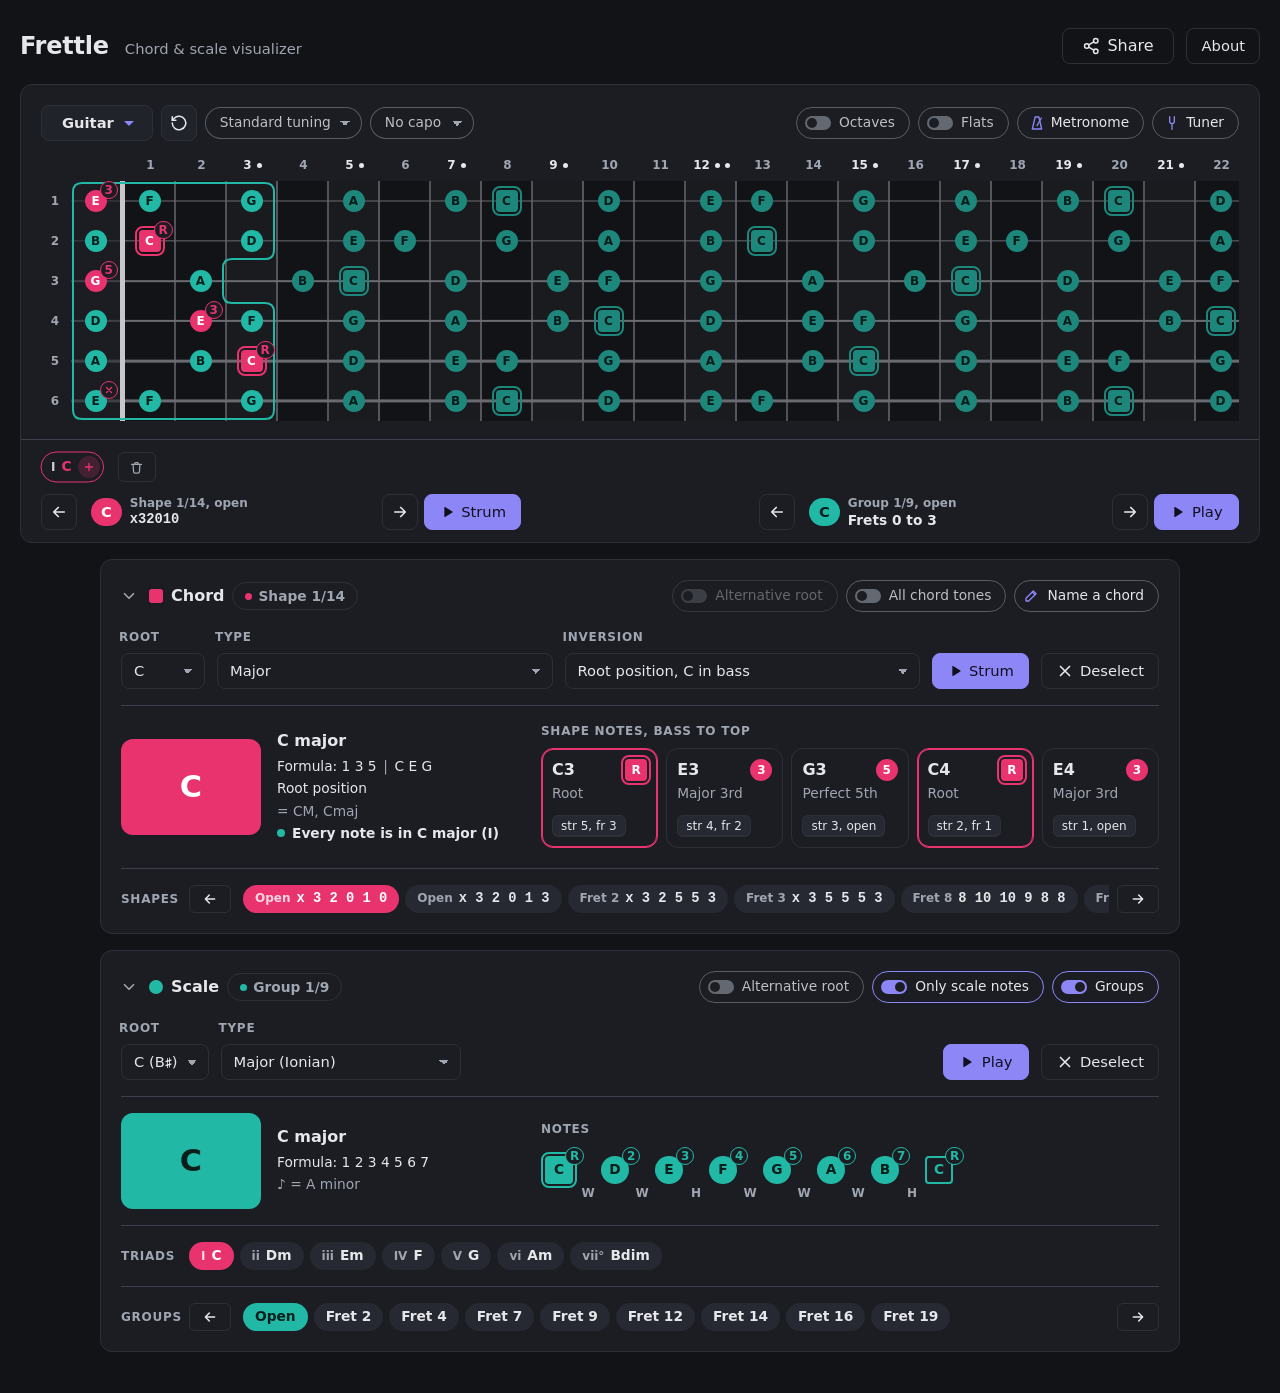
==== commit 115f0ab4: "deploy: 0b087f53543352fbdfbfc74d20c8cdbf5bd61b76" ====
--- a/index.html
+++ b/index.html
@@ -96,11 +96,11 @@
   </header>
 
   <section class="panel neck-panel" aria-label="Fretboard">
-    <div class="panel-head neck-head">
+    <div id="neckHead" class="panel-head neck-head">
       <!-- Wide screens: the neck's title is the instrument menu (app.js
            moves it to the header on phones) -->
       <h2 id="instWideSlot" class="neck-title">
-        <button type="button" id="instrumentPicker" class="inst-btn" aria-haspopup="dialog" title="Change instrument or reference pitch"></button>
+        <button type="button" id="instrumentPicker" class="inst-btn" aria-haspopup="dialog" title="Change instrument, reference pitch or left-handed"></button>
         <!-- Reset: beside the instrument menu (app.js moves both; on
              phones it sits on the left, the menu centred) -->
         <button type="button" id="resetAll" class="btn icon reset-btn" aria-haspopup="dialog" aria-label="Reset"
@@ -111,8 +111,8 @@
            in place before the script runs: on phones this header is hidden. -->
       <div id="settingsWideSlot" class="settings-slot">
         <div id="settings" class="settings">
-          <!-- The tuning menu, the metronome and the tuner before it (phones: the two side by side under the capo, see placeSettings) -->
-          <div class="tuning-row">
+          <!-- The tuning menu; on wide screens, the metronome and the tuner instead (phones: the two side by side under the capo; see placeSettings, fitNeckHead) -->
+          <div id="tuningRow" class="tuning-row">
             <!-- The metronome; while it plays, its tempo in place of its name and a stop at its end (as a list chip's ×) -->
             <span id="metroTool" class="tool-wrap">
               <button type="button" id="metroOpen" class="btn icon tool-btn" aria-haspopup="dialog" aria-label="Metronome"
@@ -133,10 +133,6 @@
           <button type="button" id="tglFlats" class="pill-toggle" aria-pressed="false"
                   title="Use flats when either name would do (D♭, not C♯): the notes shown when no scale or chord decides, and a root that makes as easy a key both ways (G♭ major, not F♯)">
             <span class="pill-dot" aria-hidden="true"></span><span class="pill-label">Flats</span>
-          </button>
-          <button type="button" id="tglLefty" class="pill-toggle" aria-pressed="false"
-                  title="Mirror the neck for left-handed players">
-            <span class="pill-dot" aria-hidden="true"></span><span class="pill-label">Left-handed</span>
           </button>
         </div>
       </div>
@@ -633,6 +629,13 @@
   </dialog>
 
   <!-- Picker popup for every menu: instrument, tuning, capo, roots, chord and scale types, inversion -->
+  <!-- Left-handed: a preference, in the instrument menu (moved there as it opens) -->
+  <div id="prefsHold" hidden>
+    <button type="button" id="tglLefty" class="pill-toggle" aria-pressed="false" title="Mirror the neck for left-handed players">
+      <span class="pill-dot" aria-hidden="true"></span><span class="pill-label">Left-handed</span>
+    </button>
+  </div>
+
   <dialog id="picker" class="picker" aria-labelledby="pickerTitle">
     <div class="picker-head">
       <h2 id="pickerTitle"></h2>
--- a/styles.css
+++ b/styles.css
@@ -222,7 +222,8 @@
 .neck-title .reset-btn { flex: none; background: color-mix(in srgb, var(--kbd-bg) 50%, var(--panel)); }
 /* Reset's popup: what goes, a line each ("CHORD Dm") */
 body.naming .reset-btn { display: none; }   /* (not while naming a chord) */
-.reset-what { display: grid; grid-template-columns: auto minmax(0, 1fr); align-items: baseline; gap: var(--sp-2) var(--sp-4); }
+.reset-what { display: grid; grid-template-columns: auto minmax(0, 1fr); align-items: center; gap: var(--sp-3) var(--sp-4); }   /* (a label in the middle of its name's line) */
+.reset-what > * { text-box: trim-both cap alphabetic; }   /* (centred by their capitals, not their line boxes) */
 
 /* About popup: the picker's look, sized to its one line */
 .picker-body.about-body { gap: var(--sp-4); }
@@ -560,7 +561,7 @@
 @media (max-width: 359px) { .chord-bar .switch-row, .scale-bar .switch-row { grid-template-columns: 1fr; } }
 .pill-toggle.namer-open { color: var(--text); }   /* (a button, not a switch: never dimmed like one that is off) */
 .namer-open .ico { flex: none; width: 16px; height: 16px; color: var(--accent); }
-.switch-row .pill-toggle, .panel-head > .pill-toggle, .picker-tools > .pill-toggle { justify-content: flex-start; gap: 10px; padding: 0 12px; font-size: var(--fs-sm); white-space: nowrap; }
+.switch-row .pill-toggle, .panel-head > .pill-toggle, .picker-tools > .pill-toggle, .pref-slot > .pill-toggle { justify-content: flex-start; gap: 10px; padding: 0 12px; font-size: var(--fs-sm); white-space: nowrap; }
 
 /* Buttons that open a picker popup, styled as menus */
 .select-btn {
@@ -1653,6 +1654,7 @@
 .chip.recent.selected { background: var(--chord); color: var(--chord-text); }
 /* Phones: a little tighter, so eight short chords fit on most screens */
 .dock-recent .recent-chips { gap: 5px; }
+.dock-recent .recent-clear { margin-left: var(--sp-2); }   /* (a little apart from the chips: not taken for one more of them) */
 .dock-recent .chip.recent { padding: 0 10px; }
 .dock-recent li.on .chip.recent, .dock-recent li.trail .chip.recent { padding-right: 6px; }
 /* The chord on screen: its chip and an × to remove it, as one pink pill
@@ -1748,7 +1750,7 @@
   cursor: pointer;
 }
 .recent-clear .ico { width: 15px; height: 15px; }
-.recent-line { display: none; }   /* phones: the dock has the chord list and the recent chords */
+.recent-line { display: none; }   /* (the chord list and the recent chords: the dock's on phones, the quick bar's on wide screens) */
 .quick-bar { display: none; }   /* phones: the dock is the quick bar */
 .dock-shape { display: flex; align-items: center; gap: 6px; margin-bottom: var(--sp-1); }
 .dock-shape[hidden] { display: none; }   /* no chord selected, nor scale groups: only the tabs */
@@ -2254,11 +2256,15 @@
   .btn-label { display: inline; }
   .btn.share-btn { width: auto; min-width: 112px; padding: 0 14px; }   /* icon and "Share", like Strum, Deselect, Play (wide enough for "Copied") */
   .btn.side-action { width: auto; padding: 0 14px; }   /* the bookmark and "Save", the copy icon and "Text" */
-  /* A long tuning name (a saved one) is cut short in the neck's header */
-  #tuningSelect { max-width: 220px; }
-  .neck-title .inst-tuning { max-width: 220px; }
-  .neck-title .inst-tuning:has(.inst-pitch) { max-width: none; flex-wrap: nowrap; }   /* (the pitch whole: its tuning's name cut short instead) */
-  .neck-title .inst-tname { max-width: 220px; white-space: nowrap; }
+  /* In the neck's header: the capo menu as wide as its widest choice
+     (fitPills), so choosing one moves nothing; the tuning menu as wide as
+     its name, at most 22 characters (TUNING_CHARS) */
+  #capoSelect { flex: none; width: var(--pill-w, auto); }
+  #tuningSelect { flex: none; }
+  /* The neck's title: the instrument, and the reference pitch when not 440
+     ("Guitar  A = 432"): the tuning menu beside it names the tuning */
+  .neck-title .inst-tname, .neck-title .inst-tuning:not(:has(.inst-pitch)) { display: none; }
+  .neck-title .inst-pitch::before { content: none; }
   .bar .push-right { margin-left: auto; }
 
   .panel { padding: 20px; }
@@ -2331,57 +2337,66 @@
 
   .sheet .panel { scroll-margin-top: var(--sp-3); }   /* a stepper's middle button, its panel with no card (no chord, no scale): scrolled to its top, with this room above (see showPanel) */
   /* Room for it: the list on its own row, the steppers under it, side by
-     side (one row when there is room, below) */
+     side (one row when the list still has room enough there, below) */
   .quick-inner { display: grid; grid-template-columns: minmax(0, 1fr) auto minmax(0, 1fr); align-items: center; gap: var(--sp-3) var(--sp-4); }
   .quick-inner .dock-recent { grid-column: 1 / -1; margin: 0; --row-lift: calc((var(--sp-3) - 3px) / 2); }   /* (the quick bar's padding: see .scroll-hint) */
+  .quick-inner .recent-scroll { flex: 0 1 auto; }   /* (as wide as its chips, the bin right after them; scrolling once they no longer fit) */
   /* The two steppers share their row, half each, a thin line between them
      (placed there, see order): the shape (or group) takes what its arrows
      and button leave, a width set by the window, not by the name, so the
      arrows keep their places */
-  .quick-inner .dock-shape { min-width: 0; margin: 0; }
+  .quick-inner .dock-shape { min-width: 0; width: 100%; max-width: 480px; margin: 0; }   /* (no wider: on a wide window, one at each end) */
   .quick-inner .dock-shape-info { flex: 1 1 0; width: auto; }
-  .quick-inner #dockShapeBar { grid-column: 1; order: 1; }
-  .quick-inner #quickGroupBar { grid-column: 3; order: 3; }
+  .quick-inner #dockShapeBar { grid-column: 1; order: 1; justify-self: start; }
+  .quick-inner #quickGroupBar { grid-column: 3; order: 3; justify-self: end; }
   /* Alone on its row, a stepper is at the left, its shape 200px wide */
-  .quick-inner #dockShapeBar:has(+ #quickGroupBar[hidden]), .quick-inner #dockShapeBar[hidden] + #quickGroupBar { grid-column: 1 / -1; justify-self: start; }
+  .quick-inner #dockShapeBar:has(+ #quickGroupBar[hidden]), .quick-inner #dockShapeBar[hidden] + #quickGroupBar { grid-column: 1 / -1; justify-self: start; width: auto; }
   .quick-inner #dockShapeBar:has(+ #quickGroupBar[hidden]) .dock-shape-info, .quick-inner #dockShapeBar[hidden] + #quickGroupBar .dock-shape-info { flex: none; width: 200px; }
   .quick-inner::after { content: ""; grid-column: 2; order: 2; width: 1px; height: 28px; background: var(--divider); }
   .quick-inner:has(> #dockShapeBar[hidden], > #quickGroupBar[hidden])::after { display: none; }
-  /* One row: the list, then the steppers, each after a thin line. With
-     both steppers, once everything fits at its full width; with only one,
-     on narrower windows already (a phone on its side), rather than leave
-     half of the second row empty */
-  @container (min-width: 1100px) {
+  @container (min-width: 1101px) { .quick-inner::after { visibility: hidden; } }   /* (each at its full width, well apart, more than 140px: no line between them) */
+  /* One row: the list, then the steppers, each after a thin line, once the
+     list keeps room enough there (the only chord list on wide screens):
+     about 500px, beside both steppers or one. Strum and Play square at
+     first (their icons), their words back once there is room for them too */
+  @container (min-width: 1214px) {
     .quick-inner { display: flex; gap: var(--sp-4); }
     .quick-inner::after { display: none; }   /* the lines are the steppers' own */
     .quick-inner .dock-recent { flex: 1 1 0; min-width: 0; --row-lift: 0px; }
     .quick-inner .scroll-hint { bottom: -8px; }   /* (sharing the row: lower, see .scroll-hint) */
     .quick-inner #dockShapeBar, .quick-inner #quickGroupBar,
     .quick-inner #dockShapeBar[hidden] + #quickGroupBar { flex: none; padding-left: var(--sp-4); border-left: 1px solid var(--divider); }
+    .quick-inner .dock-shape { width: auto; max-width: none; }
     .quick-inner .dock-shape-info { flex: none; width: 200px; }
     .quick-inner #dockRecent[hidden] + #dockShapeBar,
     .quick-inner #dockRecent[hidden] + #dockShapeBar[hidden] + #quickGroupBar { padding-left: 0; border-left: 0; }   /* first in the row: no line */
   }
-  @container (min-width: 600px) {
+  @container (min-width: 842px) {
     .quick-inner:has(> .dock-shape[hidden]) { display: flex; gap: var(--sp-4); }
     .quick-inner:has(> .dock-shape[hidden])::after { display: none; }   /* the lines are the steppers' own */
     .quick-inner:has(> .dock-shape[hidden]) .dock-recent { flex: 1 1 0; min-width: 0; --row-lift: 0px; }
     .quick-inner:has(> .dock-shape[hidden]) .scroll-hint { bottom: -8px; }
     .quick-inner:has(> .dock-shape[hidden]) #dockShapeBar, .quick-inner:has(> .dock-shape[hidden]) #quickGroupBar,
     .quick-inner:has(> .dock-shape[hidden]) #dockShapeBar[hidden] + #quickGroupBar { flex: none; padding-left: var(--sp-4); border-left: 1px solid var(--divider); }
+    .quick-inner:has(> .dock-shape[hidden]) .dock-shape { width: auto; max-width: none; }
     .quick-inner:has(> .dock-shape[hidden]) .dock-shape-info { flex: none; width: 200px; }
     .quick-inner:has(> .dock-shape[hidden]) #dockRecent[hidden] + #dockShapeBar,
     .quick-inner:has(> .dock-shape[hidden]) #dockRecent[hidden] + #dockShapeBar[hidden] + #quickGroupBar { padding-left: 0; border-left: 0; }   /* first in the row: no line */
   }
   /* Short of room (a small window, a phone on its side): Strum and Play
-     become square buttons, as on phones held upright. With both steppers, when they no
-     longer fit side by side at their full width; with one, while it shares
-     its row with the list */
+     become square buttons, as on phones held upright, when both steppers no
+     longer fit side by side at their full width */
   @container (max-width: 779px) {
     .quick-inner:not(:has(> .dock-shape[hidden])) .strum-label { display: none; }
     .quick-inner:not(:has(> .dock-shape[hidden])) .dock-shape .btn.primary { width: var(--control-h); padding: 0; }
   }
-  @container (min-width: 600px) and (max-width: 699px) {
+  /* ... and while they share the list's row with too little room for their
+     words (Strum 58px more, Play 48: see the one-row widths above) */
+  @container (min-width: 1214px) and (max-width: 1319.98px) {
+    .quick-inner:not(:has(> .dock-shape[hidden])):has(> #dockRecent:not([hidden])) .strum-label { display: none; }
+    .quick-inner:not(:has(> .dock-shape[hidden])):has(> #dockRecent:not([hidden])) .dock-shape .btn.primary { width: var(--control-h); padding: 0; }
+  }
+  @container (min-width: 842px) and (max-width: 899.98px) {
     .quick-inner:has(> .dock-shape[hidden]):has(> #dockRecent:not([hidden])) .strum-label { display: none; }
     .quick-inner:has(> .dock-shape[hidden]):has(> #dockRecent:not([hidden])) .dock-shape .btn.primary { width: var(--control-h); padding: 0; }
   }
@@ -2396,6 +2411,31 @@
      ones (from the right) on the next line when they do not all fit, on the
      right too (a narrow screen on its side) */
   .panel-head .switch-row, .neck-head .settings-slot, .neck-head .settings { display: contents; }
+  /* The neck's header (fitNeckHead): the title, the tuning and the capo on
+     the left; the switches, then the tools, on the right. On two lines
+     (.two): the title and the tools; the tuning, the capo and the switches.
+     Its lines 12px apart (half of it about each item: none about the line
+     break, which takes a line of its own) */
+  .neck-panel .neck-head { row-gap: 0; margin-top: -6px; margin-bottom: 6px; }
+  .neck-head > .neck-title, .neck-head .settings > * { margin-block: 6px; }
+  .neck-panel .neck-head > .neck-title { flex: none; margin-right: 0; }   /* (not pushed away from the tuning, as a panel's title is from what follows it; never squeezed: cut short instead, see fitNeckHead) */
+  .neck-title .inst-label { min-width: 0; }
+  .neck-title .inst-name { flex: 0 1 auto; min-width: 0; }   /* (here the name gives way, "…", the pitch kept whole: the tuning is not in it) */
+  .neck-title .inst-tuning { flex: none; }
+  .neck-head #tglOctaves, body.piano .neck-head #tglFlats, .neck-head.two .tuning-row { margin-left: auto; }
+  /* The chord and scale panels' title rows on two lines (.two, see
+     fitPanelHeads): the title, its count and the panel's button (Name a
+     chord; Groups); the switches under them, at the right. Folded, no
+     Alternative root: a folded panel's root is not in view to rename */
+  .panel-head > .theory-title { flex: none; min-width: 0; }   /* (never squeezed: cut short instead, see fitPanelHeads) */
+  .theory-title .fold-value { min-width: 0; overflow: hidden; text-overflow: ellipsis; white-space: nowrap; }
+  .theory-title .tx, .theory-title .swatch, .theory-title .panel-fold { flex: none; }
+  .panel-head.two { row-gap: 0; }
+  .panel-head.two::after { content: ""; order: 2; flex-basis: 100%; height: 0; }
+  .panel-head.two .switch-row > * { order: 3; margin-top: var(--sp-3); }
+  .panel-head.two .switch-row > #namerOpen, .panel-head.two .switch-row > #tglScaleGroups { order: 1; margin-top: 0; }
+  .panel.folded #tglChordAlt, .panel.folded #tglScaleAlt { display: none; }
+  .neck-break { flex-basis: 100%; height: 0; margin: 0 !important; }
   .panel-head { justify-content: flex-end; column-gap: var(--sp-2); }
   .panel-head > .neck-title, .panel-head > .theory-title:has(+ .status[hidden]), .panel-head > .status, .panel-head > h2:only-child { margin-right: auto; }   /* (the title, and the count beside it: on the left) */
   /* Scale bar: Root, Type, then Play and Deselect at the end (as Strum and
@@ -2466,7 +2506,6 @@
   .chord-bar .field.grow { flex-basis: 150px; }
   .chord-bar .field.grow.inversion { order: 0; flex-basis: 170px; }
   .shapes-line { display: flex; }
-  .recent-line:not([hidden]) { display: flex; }
   .chord-count:not([hidden]), .group-count:not([hidden]) { display: inline-flex; }
 
   /* Rows: label on the left */
@@ -2514,14 +2553,18 @@
 /* Its title row: the reference pitch in its middle, quiet */
 .picker.tuner .picker-head { position: relative; }
 .tuner-pitch { position: absolute; left: 50%; top: 50%; transform: translate(-50%, -50%); font-size: var(--fs-sm); font-variant-numeric: tabular-nums; color: var(--muted); white-space: nowrap; cursor: default; }   /* (its tooltip: where to change it) */
-/* The instrument menu's foot: the reference pitch, a setting, not one more
-   family of instruments: under a rule, its label as a field's, Reset always
-   on its line. Wide enough (a computer's popup), all on that line, − and +
-   at its end, Reset just before them; else − and + centred on a line of
-   their own under it. Reset's room kept: nothing moves as it comes and goes */
-.pitch-foot { container-type: inline-size; margin-top: var(--sp-4); padding-top: var(--sp-3); border-top: 1px solid var(--divider); }
+/* The instrument menu's foot: your preferences, set once, not one more
+   family of instruments: under a rule, a label as a field's, Left-handed a
+   switch as the others at its line's end (under it if there is no room).
+   The reference pitch, its name on the left: Reset always on its line; wide
+   enough (a computer's popup), − and + at that line's end, Reset just
+   before them; else − and + centred on a line of their own under it (Reset's
+   room kept: nothing moves as it comes and goes) */
+.pitch-foot { container-type: inline-size; display: grid; gap: var(--sp-3); margin-top: var(--sp-4); padding-top: var(--sp-3); border-top: 1px solid var(--divider); }
+.prefs-head { display: flex; flex-wrap: wrap; align-items: center; justify-content: space-between; gap: var(--sp-2) var(--sp-3); }
+.pref-name { font: 500 var(--fs-sm)/1.2 var(--font); color: color-mix(in srgb, var(--text) 85%, transparent); white-space: nowrap; }
 .pitch-grid { display: grid; grid-template-columns: minmax(0, 1fr) auto auto auto minmax(0, 1fr); align-items: center; gap: var(--sp-2) var(--sp-3); }
-.pitch-grid > .label { grid-row: 1; grid-column: 1 / -1; justify-self: start; white-space: nowrap; }
+.pitch-grid > .pref-name { grid-row: 1; grid-column: 1 / -1; justify-self: start; }
 .pitch-grid > .pitch-reset { grid-row: 1; grid-column: 1 / -1; justify-self: end; }
 .pitch-grid > [data-pitch="-1"] { grid-row: 2; grid-column: 2; }
 .pitch-grid > .pitch-value { grid-row: 2; grid-column: 3; }
@@ -2529,7 +2572,7 @@
 .pitch-reset[hidden] { display: inline-flex; visibility: hidden; }
 @container (min-width: 420px) {
   .pitch-grid { grid-template-columns: minmax(0, 1fr) auto auto auto auto; }
-  .pitch-grid > .label { grid-column: 1; }
+  .pitch-grid > .pref-name { grid-column: 1; }
   .pitch-grid > .pitch-reset { grid-column: 2; }
   .pitch-grid > [data-pitch="-1"] { grid-row: 1; grid-column: 3; }
   .pitch-grid > .pitch-value { grid-row: 1; grid-column: 4; }
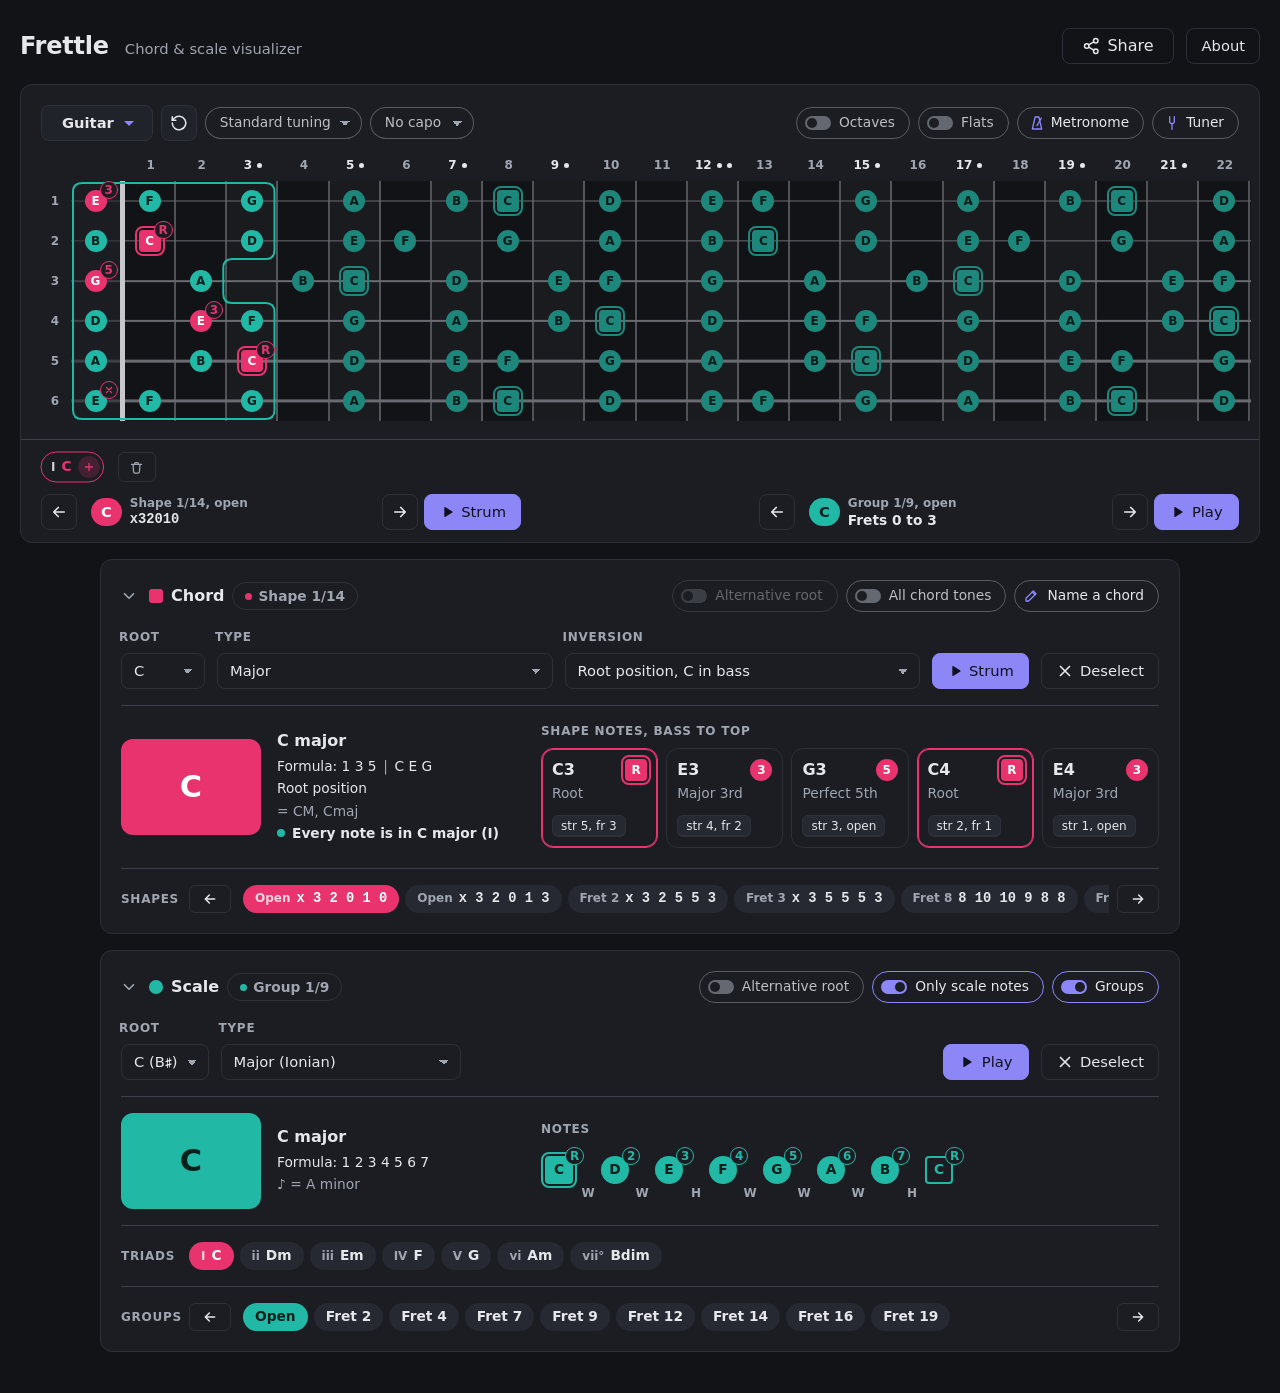
==== commit 01c00ff7: "deploy: 012ae94b557b619ebc367d92817378137774e1f0" ====
--- a/index.html
+++ b/index.html
@@ -393,7 +393,7 @@
         as well as the 88 keys of a piano and the 97 keys of a uniso.</p>
     </div>
     <div class="about-links">
-      <a class="btn about-link" href="https://github.com/gruvw/frettle" target="_blank" rel="noopener"><span class="tx">Source code on GitHub</span></a>
+      <a class="btn about-link" href="https://github.com/gruvw/frettle" target="_blank" rel="noopener" title="Frettle's source code on GitHub"><svg class="ico" viewBox="0 0 24 24" aria-hidden="true" fill="none" stroke="currentColor" stroke-width="2.2" stroke-linecap="round" stroke-linejoin="round"><path d="M8 7.5L3.5 12 8 16.5M16 7.5l4.5 4.5-4.5 4.5M13.5 5l-3 14"/></svg><span class="tx">See on GitHub</span></a>
       <a class="btn about-link support" href="https://ko-fi.com/gruvw" target="_blank" rel="noopener"><svg class="ico heart" viewBox="0 0 24 24" aria-hidden="true" fill="none" stroke="currentColor" stroke-width="2.2" stroke-linejoin="round"><path d="M12 20.5s-7.5-4.6-7.5-10.2A4.3 4.3 0 0 1 12 7.6a4.3 4.3 0 0 1 7.5 2.7c0 5.6-7.5 10.2-7.5 10.2z"/></svg><span class="tx">Support Frettle</span></a>
     </div>
   </dialog>
--- a/styles.css
+++ b/styles.css
@@ -141,7 +141,7 @@
    which would win over the page's) */
 dialog, button { -webkit-user-select: none; user-select: none; }
 #chordStrum, #dockStrum, #namerPlay { -webkit-touch-callout: none; }   /* (held: the chord arpeggiated, no phone's menu for it) */
-.hold-step { -webkit-touch-callout: none; touch-action: none; }   /* (− and + held, faster and faster: no menu, no scroll to end it) */
+.hold-step { -webkit-touch-callout: none; }   /* (− and + held, faster and faster: no menu; a swipe from one still scrolls, see holdStep) */
 .np-head, .about-body { -webkit-user-select: text; user-select: text; }
 input { -webkit-user-select: text; user-select: text; }   /* (a field you could not type in, on iPhones, otherwise) */
 
@@ -229,7 +229,7 @@
 .picker-body.about-body { gap: var(--sp-4); }
 .about-body p { margin: 0; color: color-mix(in srgb, var(--text) 85%, transparent); }
 /* The links stay in view under the text (which scrolls on short screens):
-   stacked on phones, side by side on wide screens */
+   side by side, one under the other only if they do not fit (a narrow phone) */
 .about-links {
   flex: none;
   display: flex;
@@ -239,6 +239,7 @@
   padding: var(--sp-3) var(--sp-4);
   border-top: 1px solid var(--divider);
 }
+#about .about-links { flex-direction: row; flex-wrap: wrap; justify-content: center; column-gap: 6px; }   /* (6: side by side on a 390px phone too) */
 .about-link { text-decoration: none; display: inline-flex; align-items: center; gap: var(--sp-2); }
 .about-link.support { border-color: var(--chord); }   /* Support Frettle: a pink outline and heart */
 .about-link .heart { color: var(--chord); }
@@ -2193,7 +2194,7 @@
    Keep in sync with WIDE_QUERY in app.js.
    ========================================================================== */
 @media (min-width: 900px), (orientation: landscape) and (min-width: 640px) {
-  .about-links { flex-direction: row; justify-content: center; gap: var(--sp-4); }
+  .about-links, #about .about-links { flex-direction: row; justify-content: center; gap: var(--sp-4); }
   body { --dock-h: 0px; }   /* no dock bar: the panels are part of the page */
   .recent-remove, .recent-pin { width: 22px; height: 22px; }   /* (in a 28px chip; see .recent-remove) */
   :root {
@@ -2276,6 +2277,11 @@
   .neck-panel .panel-head { margin-bottom: var(--sp-3); min-height: 32px; }
   .neck-panel h2 { font-size: var(--fs-lg); }
   .neck-scroll { padding-bottom: var(--scroll-gap); }
+  /* Room past the neck's right end for a degree badge there (one hangs past
+     its note: "♭13" on the last fret), taken from the panel's padding: the
+     neck ends where it did, the badge whole and where it belongs, and it no
+     longer makes the neck scroll (see fitScroll) */
+  .neck-scroll:has(> .neck.horizontal) { padding-right: 12px; margin-right: -12px; }
   /* Before app.js draws the neck, its room is kept (six strings, the
      usual case), so the panels below do not jump down when it appears */
   .neck:empty { min-height: calc(var(--ruler-row) + 6 * var(--row-h)); }
@@ -2769,6 +2775,7 @@
   border-radius: var(--r-pill);
   background: transparent;
   cursor: pointer;
+  touch-action: pan-y;   /* a finger across it scrolls (see onSlide) */
 }
 .metro-slider::-webkit-slider-runnable-track { height: 4px; border-radius: 2px; background: linear-gradient(to right, var(--accent) calc(10px + (100% - 20px) * var(--f)), var(--border) 0); }
 .metro-slider::-webkit-slider-thumb { -webkit-appearance: none; appearance: none; width: 20px; height: 20px; margin-top: -8px; border: 0; border-radius: 50%; background: var(--accent); box-shadow: 0 0 0 3px var(--panel); }
